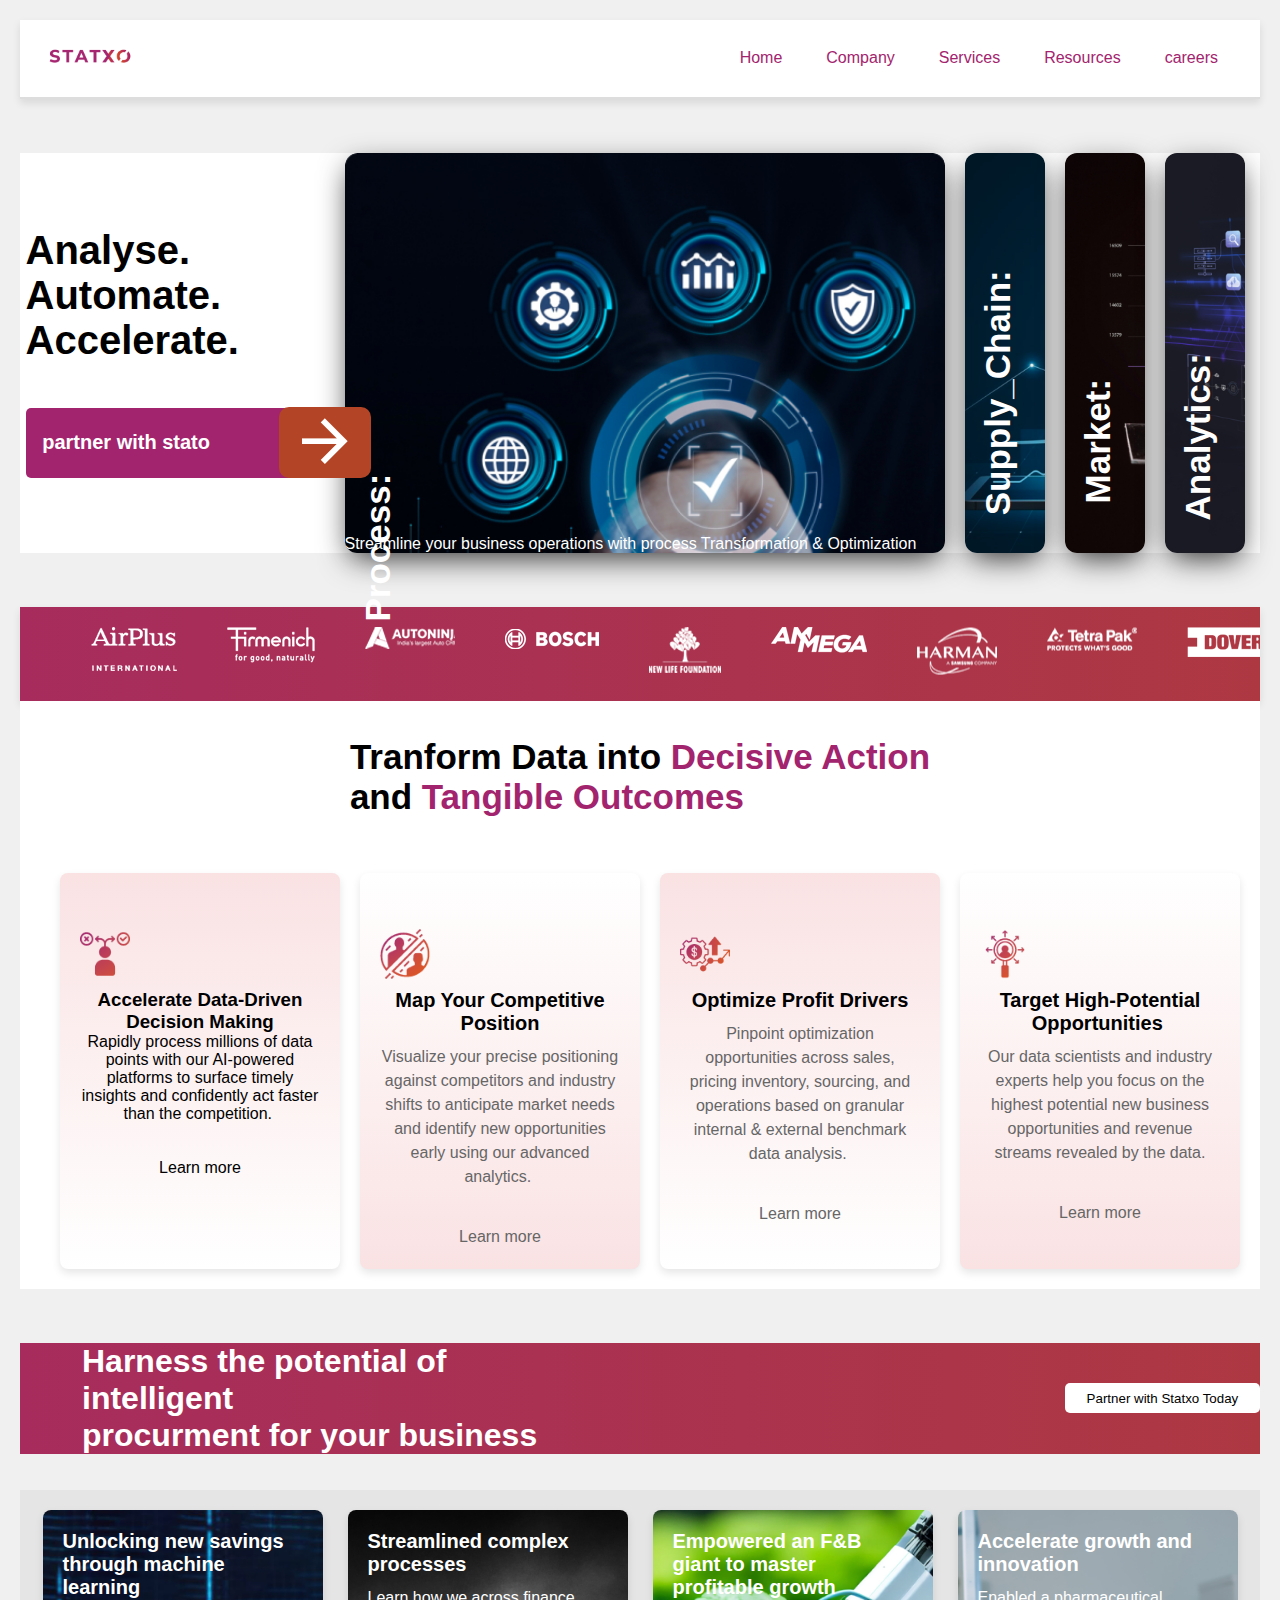
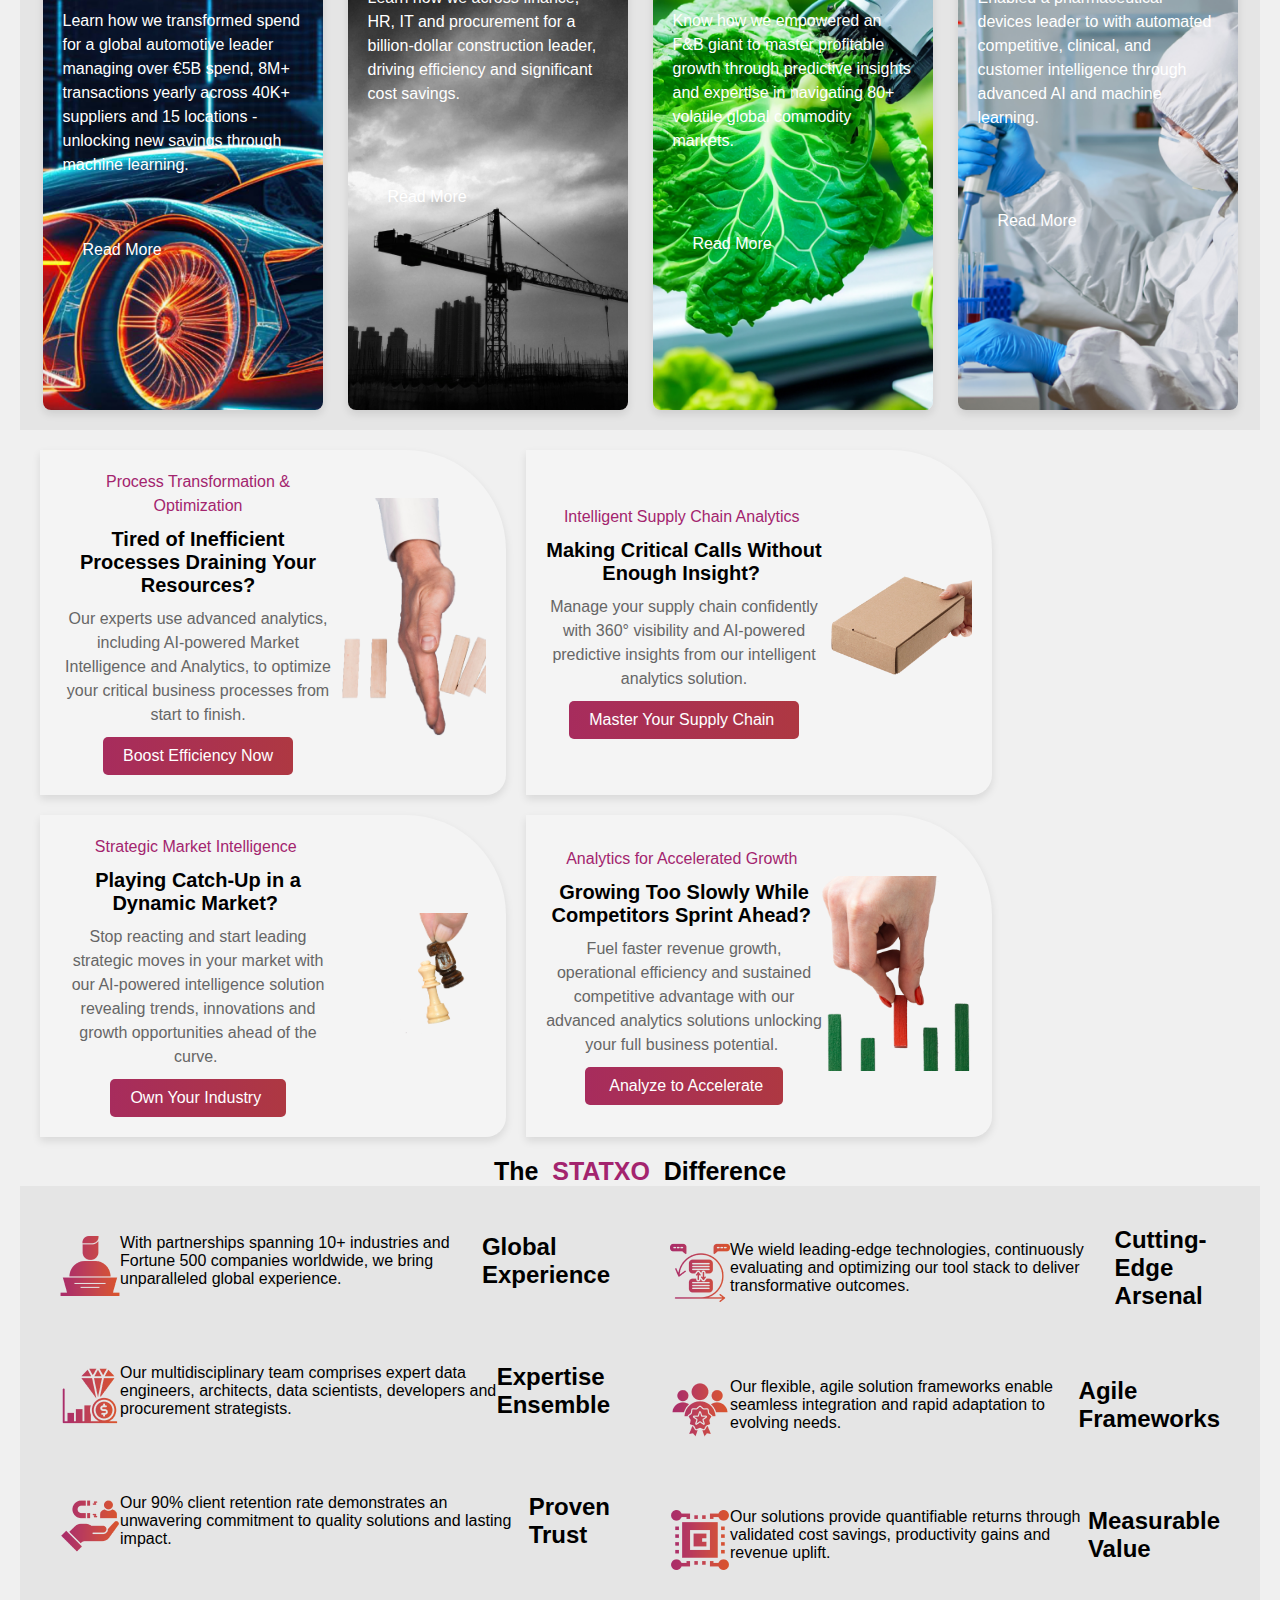
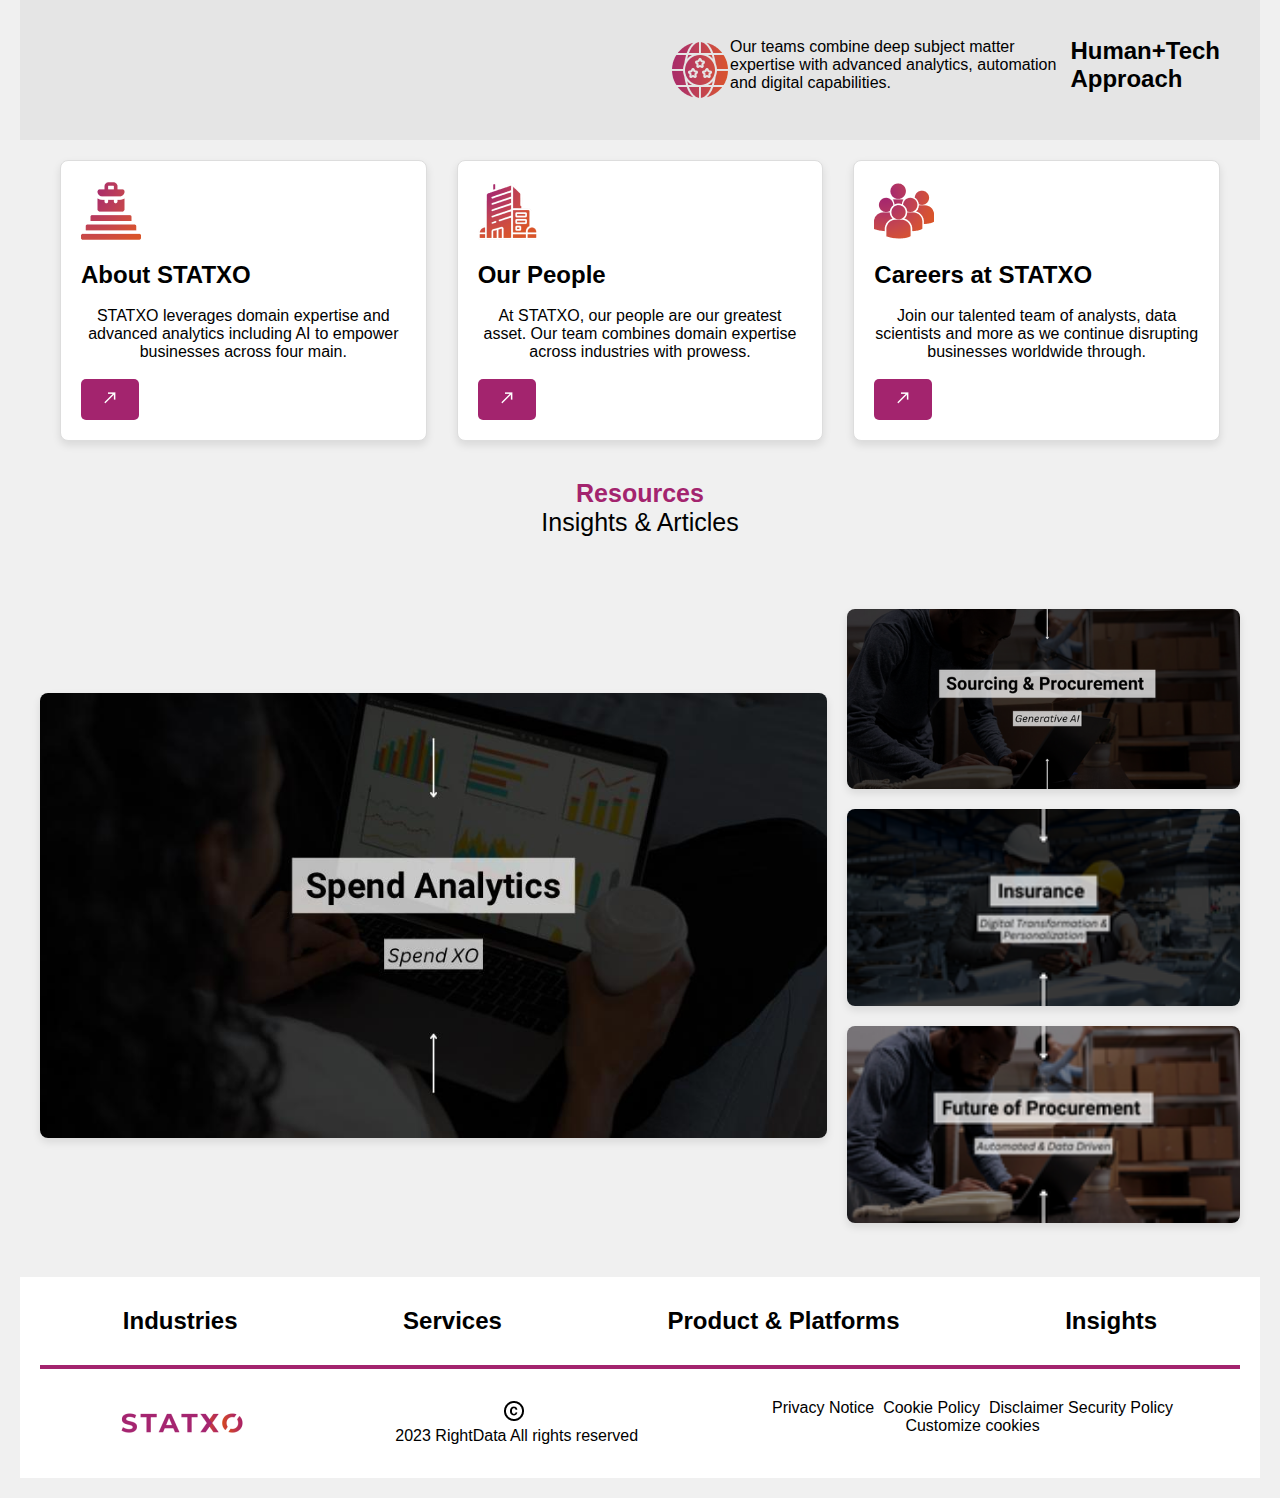
==== index.html @ 5c9d4c52 "Update index.html" ====
<!DOCTYPE html>
<html lang="en">
  <head>
    <meta charset="UTF-8" />
    <meta name="viewport" content="width=device-width, initial-scale=1.0" />
    <title>Responsive Header</title>
    <link rel="stylesheet" href="styles.css" />
  </head>
  <body>
    <!-- header section -->
    <header>    
      <div class="logo">
        <img src="./assets/logo.png" alt="STATX" />
      </div>
      <nav>
        <ul>
          <li><a href="#home">Home</a></li>
          <li><a href="#company">Company</a></li>
          <li><a href="./service.html">Services</a></li>
          <li><a href="#resources">Resources</a></li>
          <li><a href="#resources">careers</a></li>
        </ul>
      </nav>
    </header>
  <br>
  <br>
  <br>


    <!-- animation cards in second container -->
    <div>
      <div class="container">
        <br />
        <br />
        <br />
        <h1 style="font-size: 40px">
          Analyse.
          <br />
          Automate.
          <br />
          Accelerate.

          <br />
          <br />
          <button class="part_button">&nbsp;&nbsp;&nbsp;partner with stato <button class="part_button1"><img src="./assets/arrow_upward.png" alt="STATX" /></button></button>
        </h1>

      
        <label style="width: 600px;" for="c1" class="card">
          <div class="row">
            <div class="icon" id="icon1">Process:</div>
        <p>Streamline your business operations with process Transformation & Optimization</p>
            
          
          </div>
        </label>
        <input type="radio" name="slide" id="c2" />
        <label for="c2" class="card">
          <div class="row">
            <div class="icon" id="icon2">Supply_Chain:</div>
          
                <p class="more-text">Take control of procurement and supply chain tasks with AI-powered intelligence and analytics.</p>
         

         
          </div>
        </label>
        <input type="radio" name="slide" id="c3" />
        <label for="c3" class="card">
          <div class="row">
            <div class="icon" id="icon3">Market:</div>
          
                <p style="display: none;">Gain a competitive edge with AI-Powered Market Intelligence.</p>
        
 
           
          </div>
        </label>
        <input type="radio" name="slide" id="c4" />
        <label for="c4" class="card">
          <div class="row">
            <div class="icon" id="icon4">Analytics:</div>
       
                <p style="display: none;">Uncover hidden insights and boost revenue, efficiency, and innovation with Advanced Analytics & Automation</p>
           
          

          </div>
        </label>
      </div>
    </div>
    <br />
    <br />
    <br />

    <!-- scrolling container -->
    <div class="scrolling-container">
      <div class="scrolling-text">
        <span> <img src="./com-logo/GRADIENT LOGOS.png"  /></span>
        <span> <img src="./com-logo/Layer 1.png"  /></span>
        
        <span> <img src="./com-logo/Layer 11.png"  /></span>
        <span> <img src="./com-logo/Layer 13.png"  /></span>
       
        <span> <img src="./com-logo/Layer 2.png"  /></span>
        <span> <img src="./com-logo/Layer 3.png"  /></span>
        <span> <img src="./com-logo/Layer 4.png"  /></span>
        <span> <img src="./com-logo/Layer 6.png"  /></span>
        <span> <img src="./com-logo/Layer 7.png"  /></span>
        <span> <img src="./com-logo/Layer 8.png"  /></span>
       
        <span> <img src="./com-logo/Layer 9.png"  /></span>


      </div>
    </div>
  


    <!-- heading tag after scrolling -->
    <div class="data_heading">
        <br />
        <br />
      
      <p style="font-size: 35px; font-weight: bold;">
        Tranform Data into <span style="color: #a3246e;">Decisive Action</span> <br />
        and <span style="color: #a3246e;">Tangible Outcomes</span>
      </p>
      <br>
<br>
    </div>

    <!-- static cards container without animation -->
    <div class="cards-containers">
        <br>
        <br>
      <div class="cards">
        <br>
        <br>

        <div class="cards-logo">
          <img src="./assets/decision-making_11253598 1.png" alt="Logo 1" />
        </div>
        <div class="card-content">
          <h3>Accelerate Data-Driven Decision Making</h3>
          <p>Rapidly process millions of data points with our AI-powered platforms to surface timely insights and confidently act faster than the competition. </p>
      <br>
      <br>
     
      
          <p>Learn more</p>
        </div>
      </div>
      <div class="cards1">
        <br>
        <br>
        <div class="cards-logo">
          <img src="./assets/competitor_1642042 1.png" alt="Logo 2" />
        </div>
        <div class="cards-content">
          <h3>Map Your Competitive Position</h3>
          <p>Visualize your precise positioning against competitors and industry shifts to anticipate market needs and identify new opportunities early using our advanced analytics.   </p>
          <br>
          <br>
        
          <p>Learn more</p>
        
        </div>
      </div>
      <div class="cards">
        <br>
        <br>
        <div class="cards-logo">
          <img src="./assets/management_10842609 1.png" alt="Logo 3" />
        </div>
        <div class="cards-content">
          <h3>Optimize Profit Drivers</h3>
          <p>Pinpoint optimization opportunities across sales, pricing inventory, sourcing, and operations based on granular internal & external benchmark data analysis. </p>
          <br>
          <br>
     
          <p>Learn more</p>
       
        </div>
      </div>
      <div class="cards1">
        <br>
        <br>
        <div class="cards-logo">
          <img src="./assets/expansion_12366949 1.png" alt="Logo 4" />
        </div>
        <div class="cards-content">
          <h3>Target High-Potential Opportunities </h3>
          <p>Our data scientists and industry experts help you focus on the highest potential new business opportunities and revenue streams revealed by the data.</p>
          <br>
          <br>
         
          <p>Learn more</p>
       
        </div>
      </div>
    </div>
<br>
<br>
<br>

    <div class="harness">
      <br />
      <br />
      <h1 style="margin-left: 5%">Harness the potential of intelligent <br />procurment for your business</h1>
      <button style="margin-left: 38%; background-color: white; border: none; border-radius: 5px; width: 200px;
      height: 30px;">Partner with Statxo Today</button>
    </div>
    <br />
    <br />
    <!-- container animation -->
    <div class="container_anim">
      <div class="card_anim">
        <div class="card-image_anim" style="background-image: url('./assets/Rectangle\ 185.png')">
          <div class="card-content_anim">
            <h3>Unlocking new savings through machine learning </h3>
            <p>Learn how we transformed spend for a global automotive leader managing over €5B spend, 8M+ transactions yearly across 40K+ suppliers and 15 locations - unlocking new savings through machine learning. </p>
            <br>
            <br>
            <br>
            <a href="#link4" class="read-more-btn">Read More</a>
            <br>
            <br>
            <br>
            <br>
          </div>
        </div>
      </div>
      <div class="card_anim">
        <div class="card-image_anim" style="background-image: url('./assets/Rectangle\ 190.png')">
          <div class="card-content_anim">
            <h3>Streamlined complex processes</h3>
            <p>Learn how we across finance, HR, IT and procurement for a billion-dollar construction leader, driving efficiency and significant cost savings. </p>
            <br>
            <br>
            <br>
            <br>
            <a href="#link4" class="read-more-btn">Read More</a>
            <br>
            <br>
            <br>
            <br>
          </div>
        </div>
      </div>
      <div class="card_anim">
        <div class="card-image_anim" style="background-image: url('./assets/Rectangle\ 191.png')">
          <div class="card-content_anim">
          
            <h3>Empowered an F&B giant to master profitable growth  </h3>
            <p>Know how we empowered an F&B giant to master profitable growth through predictive insights and expertise in navigating 80+ volatile global commodity markets.</p>
            <br>
            <br>
            <br>
            <br>
            <a href="#link4" class="read-more-btn">Read More</a>
            <br>
            <br>
            <br>
            <br>
          </div>
        </div>
      </div>
      <div class="card_anim">
        <div class="card-image_anim" style="background-image: url('./assets/Rectangle\ 192.png')">
          <div class="card-content_anim">
            <h3>Accelerate growth and innovation</h3>
            <p>Enabled a pharmaceutical devices leader to with automated competitive, clinical, and customer intelligence through advanced AI and machine learning.</p>
            <br>
            <br>
            <br>
            <br>
            <a href="#link4"  class="read-more-btn">Read More</a>
            <br>
            <br>
            <br>
            <br>
          </div>
        </div>
      </div>
    </div>
    <!-- container border -->
    <div class="card-container_border">
      <div class="card_border">
        <div class="card-logo_border">
          <img src="./assets/chess1.png" alt="Logo 1" />
        </div>
        <div class="card-content_border">
            <p style="color: #a3246e;">Process Transformation & Optimization</p>
          <h3>Tired of Inefficient Processes Draining Your Resources?</h3>
          <p>Our experts use advanced analytics, including AI-powered Market Intelligence and Analytics, to optimize your critical business processes from start to finish.</p>
          <a href="#link1" class="read-more-btn_border">Boost Efficiency Now</a>
        </div>
      </div>
      <div class="card_border">
        <div class="card-logo_border">
          <img src="./assets/hand1.png" alt="Logo 2" />
        </div>
        <div class="card-content_border">
            <p style="color: #a3246e;">Intelligent Supply Chain Analytics </p>

          <h3>Making Critical Calls Without Enough Insight? </h3>
          <p>Manage your supply chain confidently with 360° visibility and AI-powered predictive insights from our intelligent analytics solution.</p>
          <a href="#link2" class="read-more-btn_border">Master Your Supply Chain </a>
        </div>
      </div>
      <div class="card_border">
        <div class="card-logo_border">
          <img src="./assets/chess.png" alt="Logo 3" />
        </div>
        <div class="card-content_border">
            <p style="color: #a3246e;">Strategic Market Intelligence </p>

          <h3>Playing Catch-Up in a Dynamic Market? </h3>
          <p>Stop reacting and start leading strategic moves in your market with our AI-powered intelligence solution revealing trends, innovations and growth opportunities ahead of the curve. </p>
          <a href="#link3" class="read-more-btn_border">Own Your Industry </a>
        </div>
      </div>
      <div class="card_border">
        <div class="card-logo_border">
          <img src="./assets/chess2.png" alt="Logo 4" />
        </div>
        <div class="card-content_border">
            <p style="color: #a3246e;">Analytics for Accelerated Growth </p>

          <h3>Growing Too Slowly While Competitors Sprint Ahead? </h3>
          <p>Fuel faster revenue growth, operational efficiency and sustained competitive advantage with our advanced analytics solutions unlocking your full business potential. </p>
          <a href="#link4" class="read-more-btn_border"> Analyze to Accelerate</a>
        </div>
      </div>
    </div>


<!-- single container with 4 titles -->
<p class="stat-head">The  &nbsp; <span style="color: #a3246e;">STATXO</span> &nbsp;  Difference</p>
    <div class="single-container">
      
        <div class="left-side">
            <div class="item">
                <h2>Global Experience</h2>
                <p>With partnerships spanning 10+ industries and Fortune 500 companies worldwide, we bring unparalleled global experience.</p>
                <img src="./single-container-asset/icon1.png" >
            </div>
            <div class="item">
                <h2>Expertise Ensemble</h2>
                <p>Our multidisciplinary team comprises expert data engineers, architects, data scientists, developers and procurement strategists.</p>
                <img src="./single-container-asset/icon2.png" >
            </div>
            <div class="item">
                <h2>Proven Trust</h2>
                <p>Our 90% client retention rate demonstrates an unwavering commitment to quality solutions and lasting impact.</p>
                <img src="./single-container-asset/icon3.png" >
            </div>
        </div>
        <div class="right-side">
            <div class="item">
                <h2>Cutting-Edge Arsenal</h2>
                <p>We wield leading-edge technologies, continuously evaluating and optimizing our tool stack to deliver transformative outcomes.</p>
                <img src="./single-container-asset/icon4.png" >
            </div>
            <div class="item">
                <h2>Agile Frameworks</h2>
                <p>Our flexible, agile solution frameworks enable seamless integration and rapid adaptation to evolving needs.</p>
                <img src="./single-container-asset/icon5.png" >
            </div>
            <div class="item">
                <h2>Measurable Value</h2>
                <p>Our solutions provide quantifiable returns through validated cost savings, productivity gains and revenue uplift.</p>
                <img src="./single-container-asset/icon6.png" >
            </div>
            <div class="item">
                <h2>Human+Tech Approach</h2>
                <p>Our teams combine deep subject matter expertise with advanced analytics, automation and digital capabilities.</p>
                <img src="./single-container-asset/icon7.png" >
            </div>
        </div>
    </div>

    <!-- threee footer container -->
    <div class="three-container">
        <div class="three-card">
            <img src="./assets/career-promotion_4033745 1.png" alt="Logo 1" class="three-logo">
            <h2>About STATXO </h2>
            <br>

            <p>STATXO leverages domain expertise and advanced analytics including AI to empower businesses across four main.</p>
            <br>

            <button class="three-button"><img src="./assets/call_made.png" /></button>
        </div>
        <div class="three-card">
            <img src="./assets/office-building_4300059 1.png" alt="Logo 2" class="three-logo">
            <h2>Our People</h2>
            <br>

            <p>At STATXO, our people are our greatest asset. Our team combines domain expertise across industries with prowess.</p>
            <br>

            <button class="three-button"><img src="./assets/call_made.png" /></button>
        </div>
        <div class="three-card">
            <img src="./assets/users-group_32441 1.png" alt="Logo 3" class="three-logo">
            <h2>Careers at STATXO </h2>
            <br>
            <p>Join our talented team of analysts, data scientists and more as we continue disrupting businesses worldwide through.</p>
            <br>
            <button class="three-button"><img src="./assets/call_made.png" /></button>
        </div>
    </div>
    <!-- image footer container -->
    <div>
        <br>
        <p class="stats-head">  <span style="color: #a3246e;">Resources</span> </p>
        <p class="stats-heads">Insights & Articles</p>
        <br>
        <br>
        <br>
        <br>

        <div class="image-footer-container">

            <div class="image-footer-left-side">
                <img src="./assets/Rectangle 22.png" alt="Big Image" class="big-image">
                
                 
               
            </div>
          
            <div class="image-footer-right-side">
                <img src="./assets/Rectangle 23.png" alt="Small Image 1" class="small-image">
                <img src="./assets/Rectangle 24.png" alt="Small Image 2" class="small-image">
                <img src="./assets/Rectangle 43.png" alt="Small Image 3" class="small-image">
            </div>
    </div>
   <br>
   <br>
   <br>
</div>
    <!-- Main content of the page -->
    <footer class="footer">
        <div class="footer-top">
            <h2> Industries</h2>
            <h2>Services</h2>
            <h2> Product & Platforms</h2>
            <h2> Insights</h2>
        </div>
        <div class="footer-line"></div>
        <div class="footer-bottom">
           <img src="./assets/logo.png"/>
           <div class="copyright">
            <img src="./assets/copyright.png" />  <p> 2023 RightData All rights reserved</p>
           </div>
            
         
            <p> Privacy Notice &nbsp;Cookie Policy &nbsp;Disclaimer&nbsp;Security Policy<br>Customize cookies</p>
         
        </div>
    </footer>
  </body>
</html>
---- styles.css ----
/* styles.css */
* {
    box-sizing: border-box;
    margin: 0;
    padding: 0;
  }
  body,
  html {
    margin: 0;
    padding: 0;
    font-family: Arial, sans-serif,;
    background-color: #fff;
  }
  .wrapper {
    display: flex;
    justify-content: center;
    align-items: center;
    height: 100vh;
  }
  
  header {
    display: flex;
    justify-content: space-between;
    align-items: center;
    background-color: #fff;
    padding: 20px 20px;
    color: #a3246e;
    /* Border around the header */
    border-bottom: 2px solid #ddd;
    box-shadow: 0 4px 8px rgba(0, 0, 0, 0.1);
  }
  h1 {
    display: flex;
    flex-direction: column;
    justify-content: center;
  }
  .part_button {
    display: flex;
    width: 309px;
    height: 70px;
    justify-content: flex-start;
    align-items: center;
    color: white;
    font-size: 20px;
    font-weight: bold;
    background-color: #a3246e;
    border-radius: 5px;
    border: none;
  }
  .part_button1 {
    margin-left: 82%;
    margin-left: 82%;
    margin-top: -23%;
    width: 92px;
    height: 71px;
    z-index: 1;
    border-radius: 10px;
    color: white;
    font-size: 20px;
    border: none;
    background-color: #b34526;
  }
  .wrapper {
    width: 100%;
    height: 100vh;
    display: flex;
    align-items: center;
    justify-content: center;
  }
  
  .container {
    height: 400px;
    display: flex;
    flex-wrap: nowrap;
    justify-content: center;
    background-color: white;
  }
  
  .card {
    width: 80px;
    border-radius: 0.75rem;
    background-size: cover;
    cursor: pointer;
    overflow: hidden;
    /* border-radius: 2rem; */
    margin: 0 10px;
    display: flex;
    align-items: flex-end;
    transition: 0.6s cubic-bezier(0.28, -0.03, 0, 0.99);
    box-shadow: 0px 10px 30px -5px rgba(0, 0, 0, 0.8);
  }
  
  .card > .row {
    color: white;
    display: flex;
    flex-wrap: nowrap;
  }
  
  .card > .row > .icon {
    background: transparent;
    color: white;
    /* border-radius: 50%; */
    width: 50px;
    font-size: 35px;
    font-weight: bold;
    display: flex;
    justify-content: center;
    align-items: center;
    margin: 15px;
  }

  input {
    display: none;
  }
  
  input:hover + label {
    width: 600px;
    transition-delay: 0.25s;
    
  }
.more-text {
    display: none;
    color: #fff;
 
}
  .card:hover + .more-text  {
   display: block;
    
  }

  #icon1 {
    position: absolute;
  
    transform: translate(-15%, -56%) rotate(-90deg);
    transform-origin: center;
    transition: transform 0.5s ease; /* Adding transition for smooth effect */
  }
  
  .card:hover #icon1 {
    transform: translate(125%, -400%) rotate(0deg);
    transition-delay: 0.25s;
  }
  #icon2 {
    position: absolute;
  
    transform: translate(-15%, -488%) rotate(-90deg);
    transform-origin: center;
    transition: transform 0.5s ease; /* Adding transition for smooth effect */
  }
  
  .card:hover #icon2 {
    transform: translate(190%, -400%) rotate(0deg);
    transition-delay: 0.25s;
  }
  #icon3 {
    position: absolute;
  
    transform: translate(-15%, -367%) rotate(-90deg);
    transform-origin: center;
    transition: transform 0.5s ease; /* Adding transition for smooth effect */
  }
  
  .card:hover #icon3 {
    transform: translate(125%, -400%) rotate(0deg);
    transition-delay: 0.25s;
  }
  #icon4 {
    position: absolute;
  
    transform: translate(-15%, -378%) rotate(-90deg);
    transform-origin: center;
    transition: transform 0.5s ease; /* Adding transition for smooth effect */
  }
  
  .card:hover #icon4 {
    transform: translate(125%, -400%) rotate(0deg);
    transition-delay: 0.25s;
  }
  
  input:checked + label .description {
    opacity: 1 !important;
    transform: translateY(0) !important;
  }
  .card[for="c1"] {
    background-image: url(./assets/process.png);
  }
  
  .card[for="c2"] {
    background-image: url(./assets/supplychain.png);
  }
  
  .card[for="c3"] {
    background-image: url(./assets/market.png);
  }
  
  .card[for="c4"] {
    background-image: url(./assets/analytics.png);
  }
  
  /* header section */
  
  .logo img {
    max-width: 100px;
    height: auto;
  }
  
  nav ul {
    list-style: none;
    margin: 0;
    padding: 0;
    display: flex;
  }
  
  nav ul li {
    margin: 0 10px;
  }
  
  nav ul li a {
    color: #a3246e;
    text-decoration: none;
    padding: 8px 12px;
    transition: background-color 0.3s ease;
  }
  
  nav ul li a:hover {
    background-color: #555;
    border-radius: 4px;
  }
  
  /* scrolling container */
  .scrolling-container {
    width: 100%;
    overflow: hidden;
background-color: #fff;
         /*  border: 1px solid #ccc; */
    box-shadow: 0 4px 8px rgba(0, 0, 0, 0.1);
    padding: 20px;
    box-sizing: border-box;
    background-color: #a72c5d; /* For browsers that do not support gradients */
    background-image: linear-gradient(to right, #a72c5d, #ae3842);
  }
  
  .scrolling-text {
    display: flex;
    animation: scroll 20s linear infinite;
  }
  
  .scrolling-text span {
    margin-right: 50px;
    white-space: nowrap;
    font-size: 1.5em;
  }
  
  @keyframes scroll {
    0% {
      transform: translateX(100%);
    }
    100% {
      transform: translateX(-100%);
    }
  }
  
  /* heading tag data after scrolling content */
  .data_heading {
    background-color: white;
    display: flex;
    flex-direction: column;
    align-items: center;
  }
  
  /* staic card container*/
  .cards-containers {
    display: flex;
    flex-wrap: wrap;
    justify-content: center;
    gap: 20px;
    background-color: #fff;
    padding: 20px;
  }
  
  .cards {
    background-color: #fff; /* For browsers that do not support gradients */
    background-image: linear-gradient(to bottom, #fae2e3, #fff);
  
    border-radius: 8px;
    box-shadow: 0 4px 8px rgba(0, 0, 0, 0.1);
    width: calc(25% - 20px);
    padding: 20px;
    box-sizing: border-box;
    text-align: center;
  }
  
  .cards1 {
    background-color: #fff; /* For browsers that do not support gradients */
    background-image: linear-gradient(to top, #fae2e3, #fff);
  
    border-radius: 8px;
    box-shadow: 0 4px 8px rgba(0, 0, 0, 0.1);
    width: calc(25% - 20px);
    padding: 20px;
    box-sizing: border-box;
    text-align: center;
  }

  .cards-logo img {
    max-width: 50px;
    margin-bottom: 10px;
    display: flex;
  }
  
  .cards-content h3 {
    margin-bottom: 10px;
    font-size: 1.25em;
  }
  
  .cards-content p {
    color: #666;
    line-height: 1.5;
  }
  
  /* harness */
  .harness {
    background-color: #a72c5d; /* For browsers that do not support gradients */
    background-image: linear-gradient(to right, #a72c5d, #ae3842);
    display: flex;
    color: white;
    height: auto;
    align-items: center;
  }
  
  /* card_anim */
  .container_anim {
    display: flex;
    flex-wrap: wrap;
    justify-content: space-around;
    gap: 20px;
    padding: 20px;
    background-color: #e5e5e5;
  }
  
  .card_anim {
    background-color: #f3efef;
    border-radius: 8px;
    box-shadow: 0 4px 8px rgba(0, 0, 0, 0.1);
    overflow: hidden;
    /* height: 400px; */
    width: calc(25% - 20px);
    transition: transform 0.3s ease;
  }
  
  .card_anim:hover {
    transform: translateY(-10px);
    transition-delay: 0.25s;
    transform: scale(1.1); /* Zoom in */
  }
  
  .card-image_anim {
    height: 100%;
    background-size: cover;
    background-position: center;
  }
  
  .card-content_anim {
    padding: 20px;
    color: white;
    height: 500px;
  }
  
  .card_anim h3 {
    margin-bottom: 10px;
    font-size: 1.25em;
    color: white;
  }
  
  .card_anim p {
    color: #fff;
    line-height: 1.5;
  }
  /* Read more button */
  .read-more-btn {
    display: inline-block;
    padding: 10px 20px;
    background-color: transparent;
    color: white;
    text-decoration: none;
    border: white;
    border-radius: 5px;
    transition: background-color 0.3s ease;
  }
  
  /* card boder 2x2 */
  
  .card-container_border {
    display: grid;
    grid-template-columns: repeat(2, 1fr);
    gap: 20px;
    padding: 20px;
    width: 80%;
    max-width: 1200px;
    
  }
  
  .card_border {
    display: flex;
    align-items: center;
    flex-direction: row-reverse;
    background-color: #f4f4f4;
    border-radius: 0 100px 20px 0;
    box-shadow: 0 4px 8px rgba(0, 0, 0, 0.1);
    padding: 20px;
    box-sizing: border-box;
    text-align: center;
    transition: transform 0.3s ease;
  }
  
  /* .card_border:hover {
      transform: translateY(-10px);
  } */
  
  .card-logo_border img {
    max-width: 150px;
  
  }
  
  .card-content_border h3 {
    margin-bottom: 10px;
    font-size: 1.25em;
  }
  
  .card-content_border p {
    color: #666;
    line-height: 1.5;
    margin-bottom: 10px;
  }
  
  .read-more-btn_border {
    display: inline-block;
    padding: 10px 20px;
    background-color: #a72c5d; /* For browsers that do not support gradients */
    background-image: linear-gradient(to right, #a72c5d, #ae3842);
    color: white;
    text-decoration: none;
    border-radius: 5px;
    transition: background-color 0.3s ease;
  }
  
  .read-more-btn_border:hover {
    background-color: #a72c5d; /* For browsers that do not support gradients */
    background-image: linear-gradient(to right, #a72c5d, #ae3842);
  }
  
  /* mobile view */
  @media (max-width: 768px) {
    header {
      flex-direction: column;
    }
    nav ul {
      flex-direction: column;
      align-items: center;
    }
    nav ul li {
      margin: 5px 0;
    }
    .cards {
      width: calc(50% - 20px);
    }
    .cards1 {
        width: calc(50% - 20px);
      }
    .card_anim {
      width: calc(50% - 20px);
    }
    .card-container_border {
      grid-template-columns: 1fr;
    }
  }
  
  /* ipad view */
  @media (max-width: 480px) {
    .card {
      width: 100%;
    }
    .card_anim {
      width: 100%;
    }
  }

  /* single container */

  /* styles.css */
.stat-head{
    display: flex;
    font-size: 25px;
    font-weight: bold;
    justify-content: center;
}
.single-container {
    display: grid;
    grid-template-columns: 1fr 1fr; /* Two equal columns */
    gap: 20px; /* Space between columns */
    padding: 20px;
    justify-items: center;
    background-color: #e5e5e5;
}

.left-side,
.right-side {
    display: flex;
    flex-direction: column;
    gap: 20px; /* Space between items */
}

.item {
    background-color: #e5e5e5;
    padding: 20px;
    display: flex;
    flex-direction: row-reverse;
    align-items: center;
  
}
.item > h2{
    display: flex;
}
.item img {
    max-width: 100%;
    height: auto;
    display: block;
    margin-top: 10px;
}

/* three footer container ---- flex end */
.three-container {
    display: flex;
    justify-content: space-between; /* Space between cards */
    gap: 20px; /* Space between cards */
    padding: 20px;
    max-width: 1200px;
    margin: 0 auto; /* Center container horizontally */
}

.three-card {
    display: grid;
    justify-items: start;
    background-color: #fff;
    padding: 20px;
    border: 1px solid #ddd;
    border-radius: 8px;
    box-shadow: 0 4px 8px rgba(0, 0, 0, 0.1);
    width: calc(33.333% - 20px); /* Adjust width to fit 3 cards in one row with space between */
    box-sizing: border-box; /* Ensure padding and border are included in the width */
    text-align: center;
    transition: transform 0.3s ease;
}
.three-card:hover{
    transform: translateY(-10px);
    transition-delay: 0.25s;
    transform: scale(1.1); /* Zoom in */
}
.three-logo {
    max-width: 100px;
    height: auto;
    margin-bottom: 20px;
}

.three-button {
    background-color:#a3246e;
    color: white;
    border: none;
    padding: 10px 20px;
    border-radius: 5px;
    cursor: pointer;
    transition: background-color 0.3s ease;
}
/* image footer conatainer */

/* styles.css */

body {
    font-family: Arial, sans-serif;
    margin: 0;
    padding: 20px;
    background-color: #f0f0f0;
}

.image-footer-container {
    display: grid;
    grid-template-columns: 2fr 1fr; /* Two columns: left side 2/3, right side 1/3 */
    gap: 20px; /* Space between columns */
    max-width: 1200px;
    margin: 0 auto; /* Center the container horizontally */
    align-items: center; /* Vertically align items */
}

.image-footer-left-side {
    display: flex;
    align-items: center;
    justify-content: center;
}

.big-image {
    max-width: 100%;
    height: auto;
    border-radius: 8px;
    box-shadow: 0 4px 8px rgba(0, 0, 0, 0.1);
}

.image-footer-right-side {
    display: flex;
    flex-direction: column;
    gap: 20px; /* Space between small images */
}

.small-image {
    width: 100%;
    height: auto;
    border-radius: 8px;
    box-shadow: 0 4px 8px rgba(0, 0, 0, 0.1);
}
.stats-head{
    display: flex;
    font-size: 25px;
    font-weight: bold;
    justify-content: center;
}
.stats-heads{
    display: flex;
    font-size: 25px;
    /* font-weight: bold; */
    justify-content: center;
}
/* footer bar main contetn */
.footer {
    background-color: #fff;
    color: black;
    padding: 20px;
    text-align: center;
}

.footer-top, .footer-bottom {
    display: flex;
    justify-content: space-around;
    padding: 10px 0;
}

.footer-line {
    border-top: 4px solid #a3246e;
    margin: 20px 0;
}
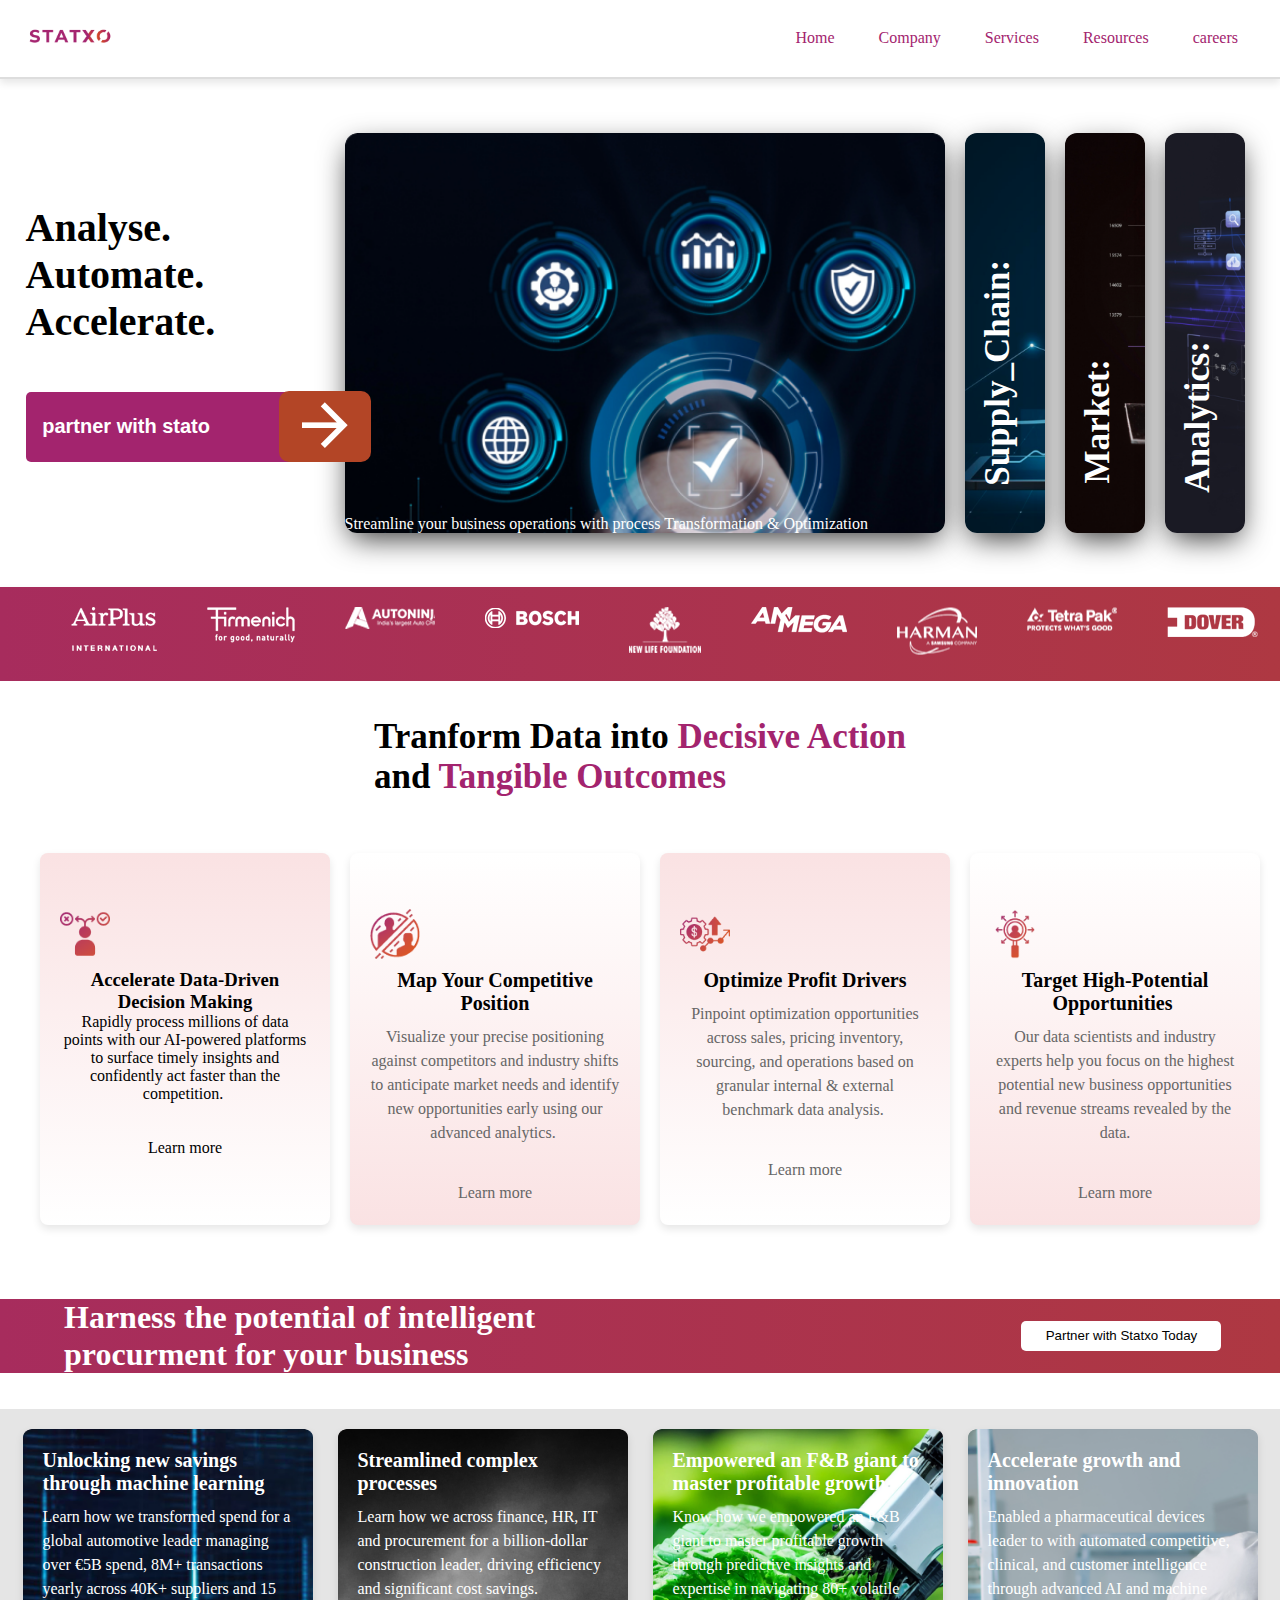
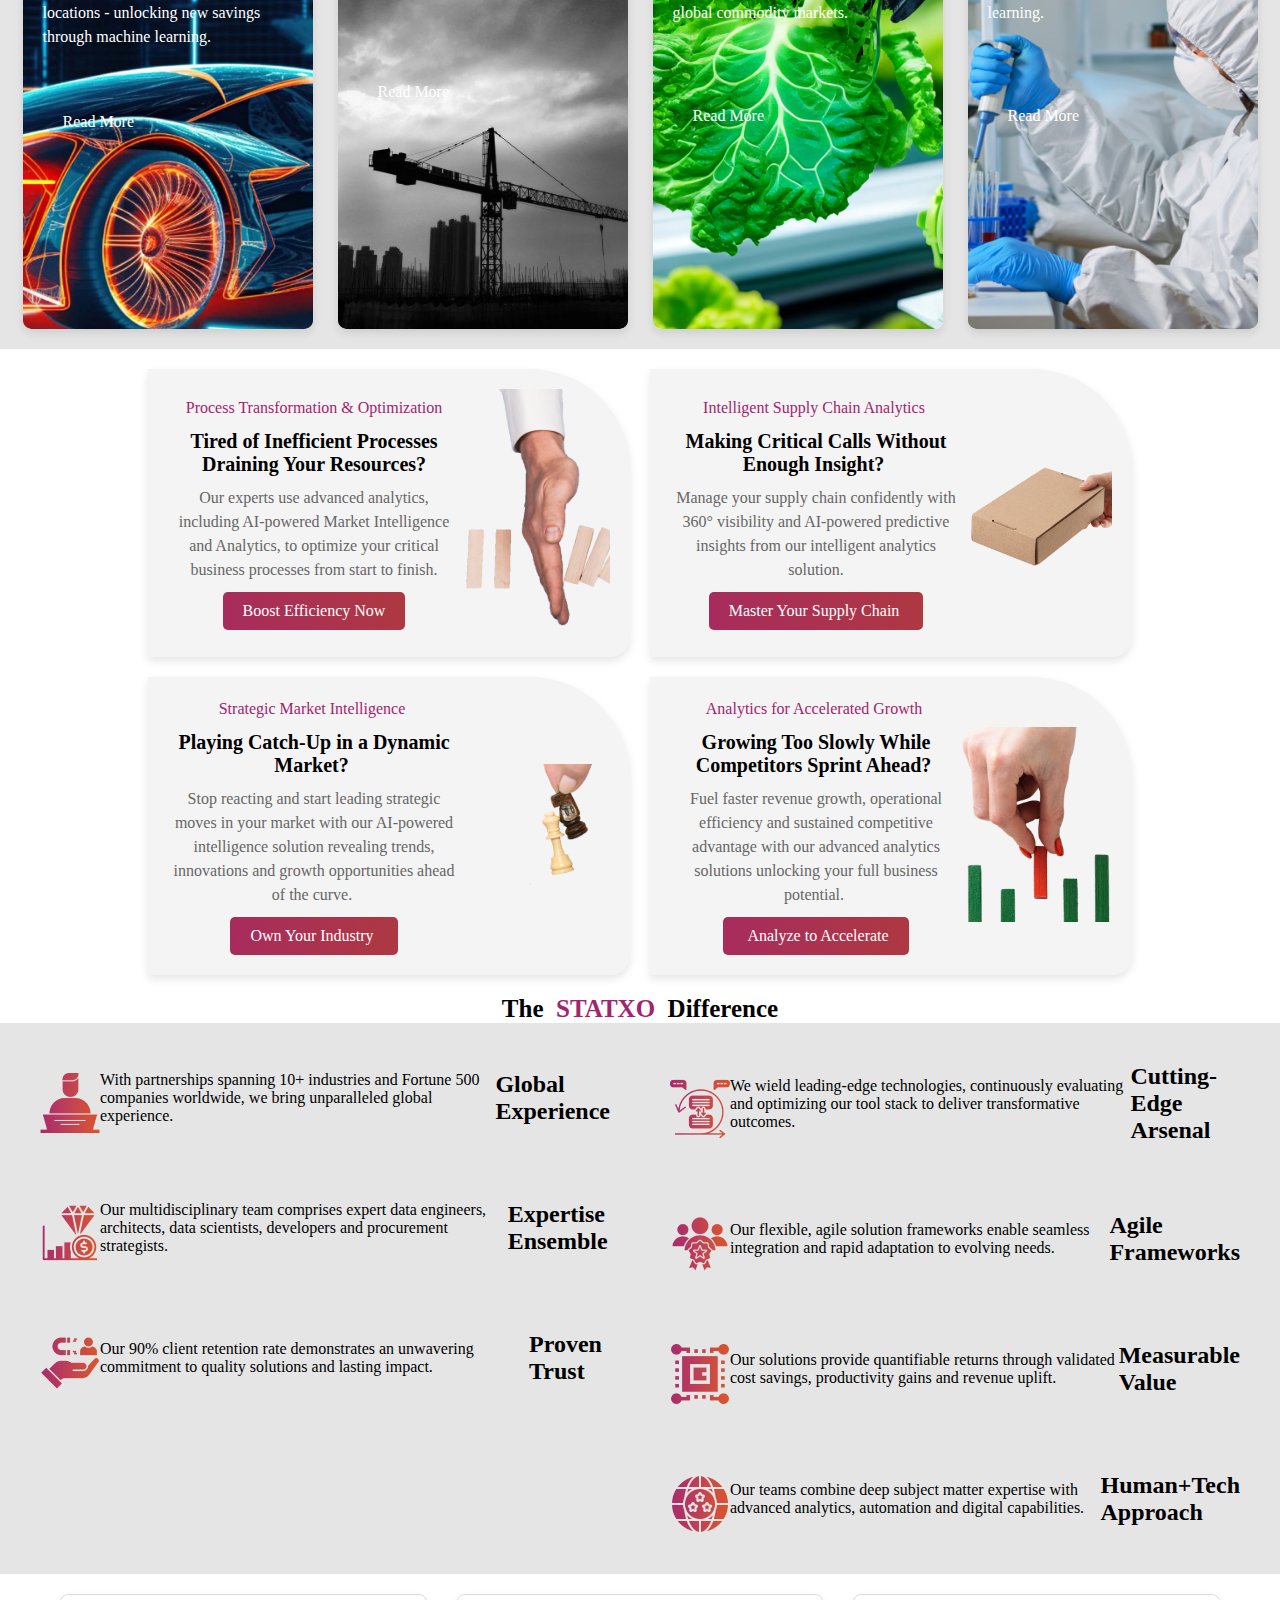
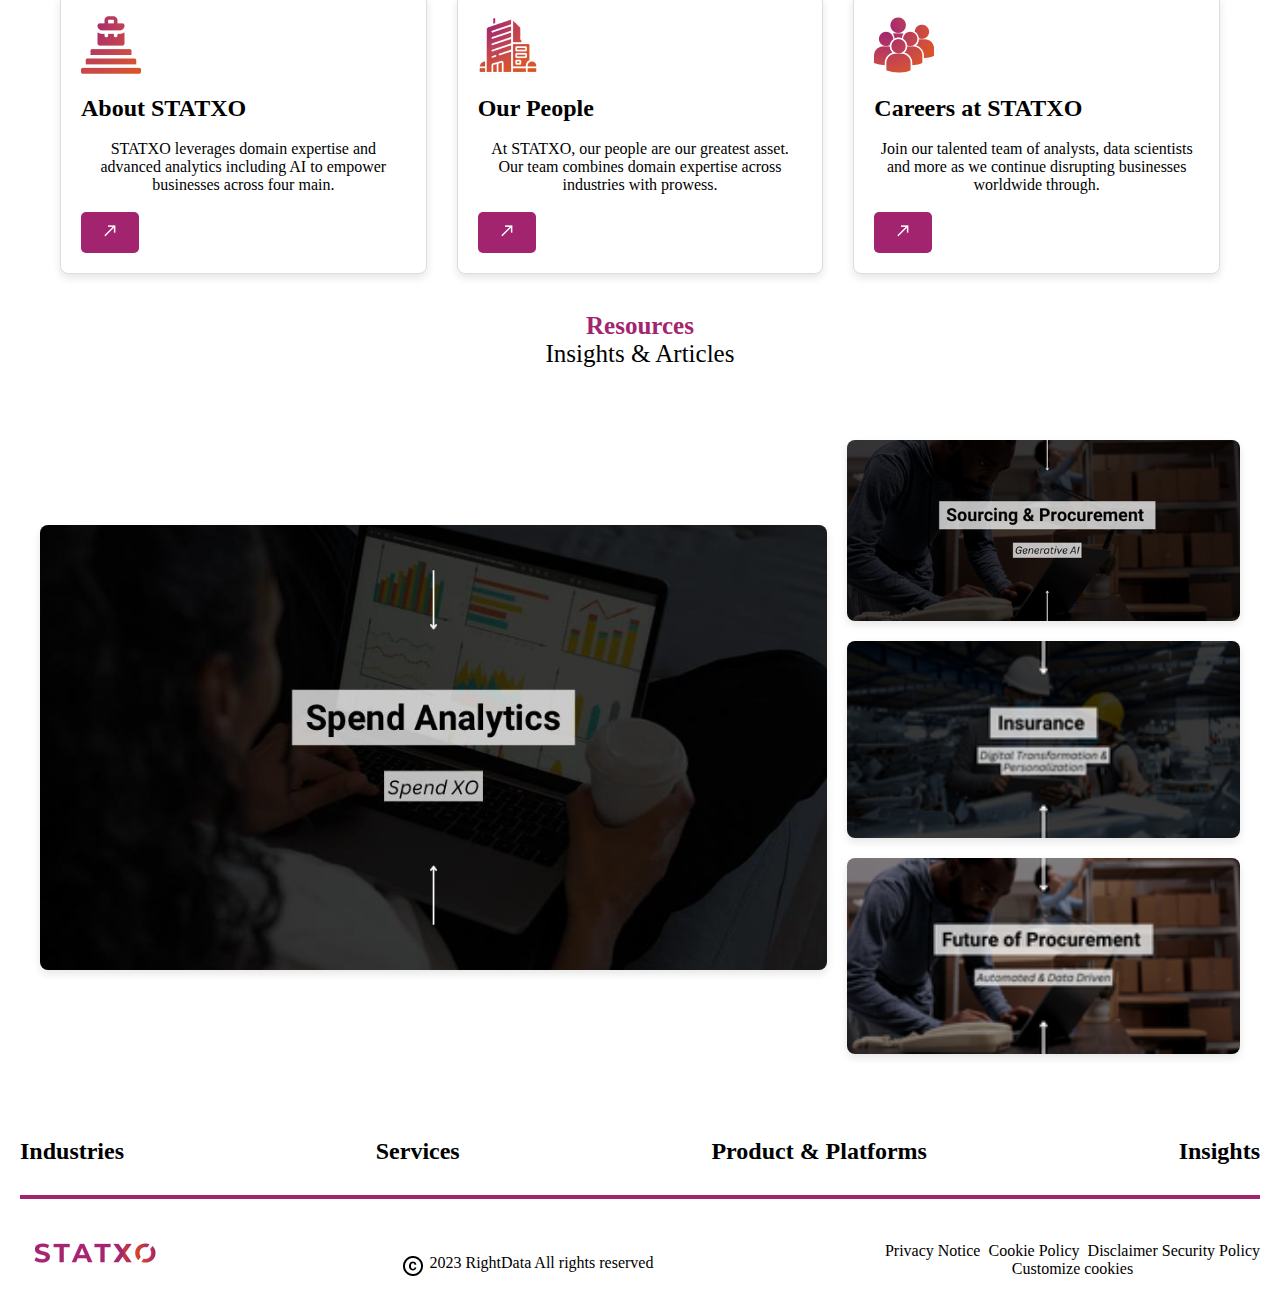
==== commit 765b53fa: "Update index.html" ====
--- a/index.html
+++ b/index.html
@@ -48,7 +48,7 @@
       
         <label style="width: 600px;" for="c1" class="card">
           <div class="row">
-            <div class="icon" id="icon1">Process:</div>
+            <div class="icon" id="icon1"></div>
         <p>Streamline your business operations with process Transformation & Optimization</p>
             
           
--- a/styles.css
+++ b/styles.css
@@ -29,6 +29,37 @@
     border-bottom: 2px solid #ddd;
     box-shadow: 0 4px 8px rgba(0, 0, 0, 0.1);
   }
+   /* header section */
+  
+   .logo img {
+    max-width: 100px;
+    height: auto;
+  }
+  
+  nav ul {
+    list-style: none;
+    margin: 0;
+    padding: 0;
+    display: flex;
+  }
+  
+  nav ul li {
+    margin: 0 10px;
+  }
+  
+  nav ul li a {
+    color: #a3246e;
+    text-decoration: none;
+    padding: 8px 12px;
+    transition: background-color 0.3s ease;
+  }
+  
+  /* nav ul li a:hover {
+    background-color: #555;
+    border-radius: 4px;
+  } */
+
+  /* scrolling container */
   h1 {
     display: flex;
     flex-direction: column;
@@ -118,6 +149,8 @@
     transition-delay: 0.25s;
     
   }
+
+  
 .more-text {
     display: none;
     color: #fff;
@@ -197,35 +230,7 @@
     background-image: url(./assets/analytics.png);
   }
   
-  /* header section */
-  
-  .logo img {
-    max-width: 100px;
-    height: auto;
-  }
-  
-  nav ul {
-    list-style: none;
-    margin: 0;
-    padding: 0;
-    display: flex;
-  }
-  
-  nav ul li {
-    margin: 0 10px;
-  }
-  
-  nav ul li a {
-    color: #a3246e;
-    text-decoration: none;
-    padding: 8px 12px;
-    transition: background-color 0.3s ease;
-  }
-  
-  nav ul li a:hover {
-    background-color: #555;
-    border-radius: 4px;
-  }
+ 
   
   /* scrolling container */
   .scrolling-container {
@@ -394,6 +399,7 @@
     display: grid;
     grid-template-columns: repeat(2, 1fr);
     gap: 20px;
+    margin: 0 auto;
     padding: 20px;
     width: 80%;
     max-width: 1200px;
@@ -448,42 +454,7 @@
     background-color: #a72c5d; /* For browsers that do not support gradients */
     background-image: linear-gradient(to right, #a72c5d, #ae3842);
   }
-  
-  /* mobile view */
-  @media (max-width: 768px) {
-    header {
-      flex-direction: column;
-    }
-    nav ul {
-      flex-direction: column;
-      align-items: center;
-    }
-    nav ul li {
-      margin: 5px 0;
-    }
-    .cards {
-      width: calc(50% - 20px);
-    }
-    .cards1 {
-        width: calc(50% - 20px);
-      }
-    .card_anim {
-      width: calc(50% - 20px);
-    }
-    .card-container_border {
-      grid-template-columns: 1fr;
-    }
-  }
-  
-  /* ipad view */
-  @media (max-width: 480px) {
-    .card {
-      width: 100%;
-    }
-    .card_anim {
-      width: 100%;
-    }
-  }
+
 
   /* single container */
 
@@ -575,12 +546,6 @@
 
 /* styles.css */
 
-body {
-    font-family: Arial, sans-serif;
-    margin: 0;
-    padding: 20px;
-    background-color: #f0f0f0;
-}
 
 .image-footer-container {
     display: grid;
@@ -638,11 +603,56 @@
 
 .footer-top, .footer-bottom {
     display: flex;
-    justify-content: space-around;
+    justify-content: space-between;
     padding: 10px 0;
+    align-items: flex-end;
 }
 
 .footer-line {
     border-top: 4px solid #a3246e;
     margin: 20px 0;
 }
+
+
+.copyright{
+    display: flex;
+}
+
+
+/* **********Mobile View******** */
+
+
+  @media (max-width: 768px) {
+    header {
+      flex-direction: column;
+    }
+    nav ul {
+      flex-direction: column;
+      align-items: center;
+    }
+    nav ul li {
+      margin: 5px 0;
+    }
+    .cards {
+      width: calc(50% - 20px);
+    }
+    .cards1 {
+        width: calc(50% - 20px);
+      }
+    .card_anim {
+      width: calc(50% - 20px);
+    }
+    .card-container_border {
+      grid-template-columns: 1fr;
+    }
+  }
+  
+  /* ipad view */
+  @media (max-width: 480px) {
+    .card {
+      width: 100%;
+    }
+    .card_anim {
+      width: 100%;
+    }
+  }
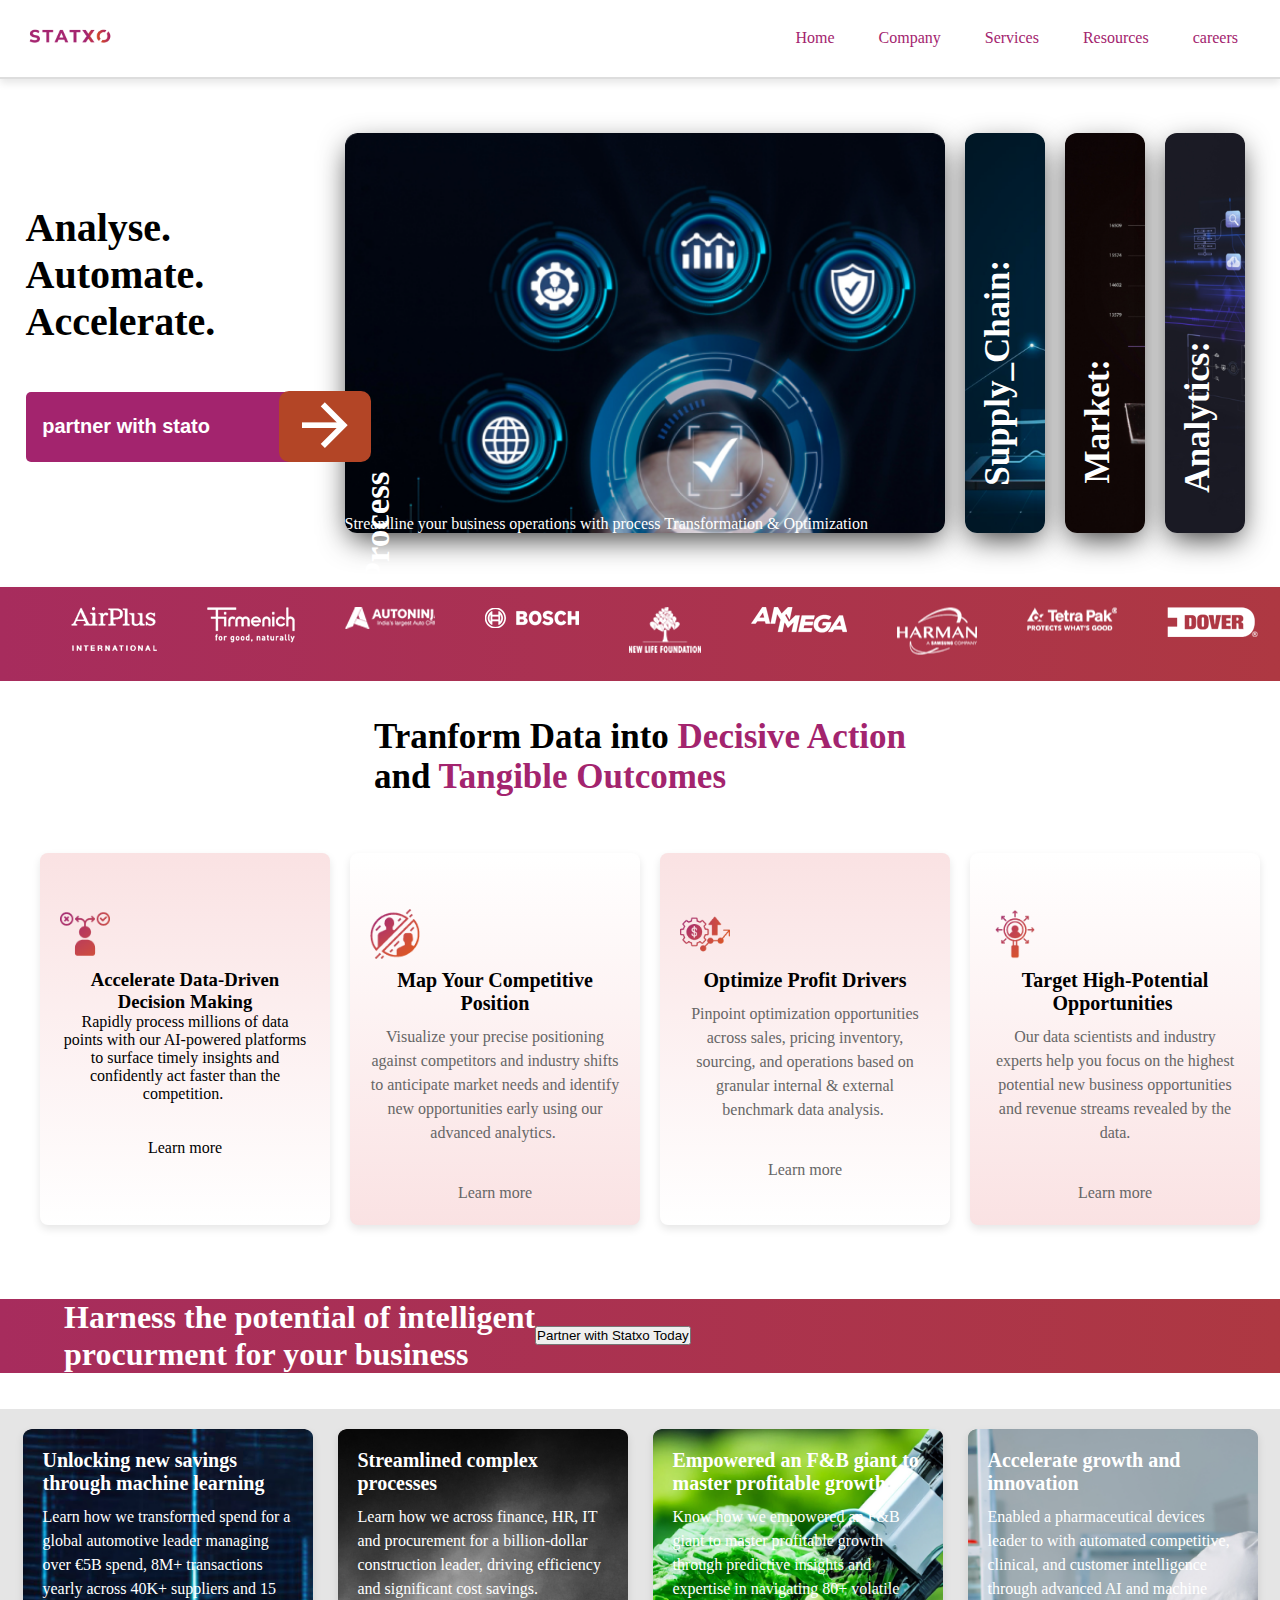
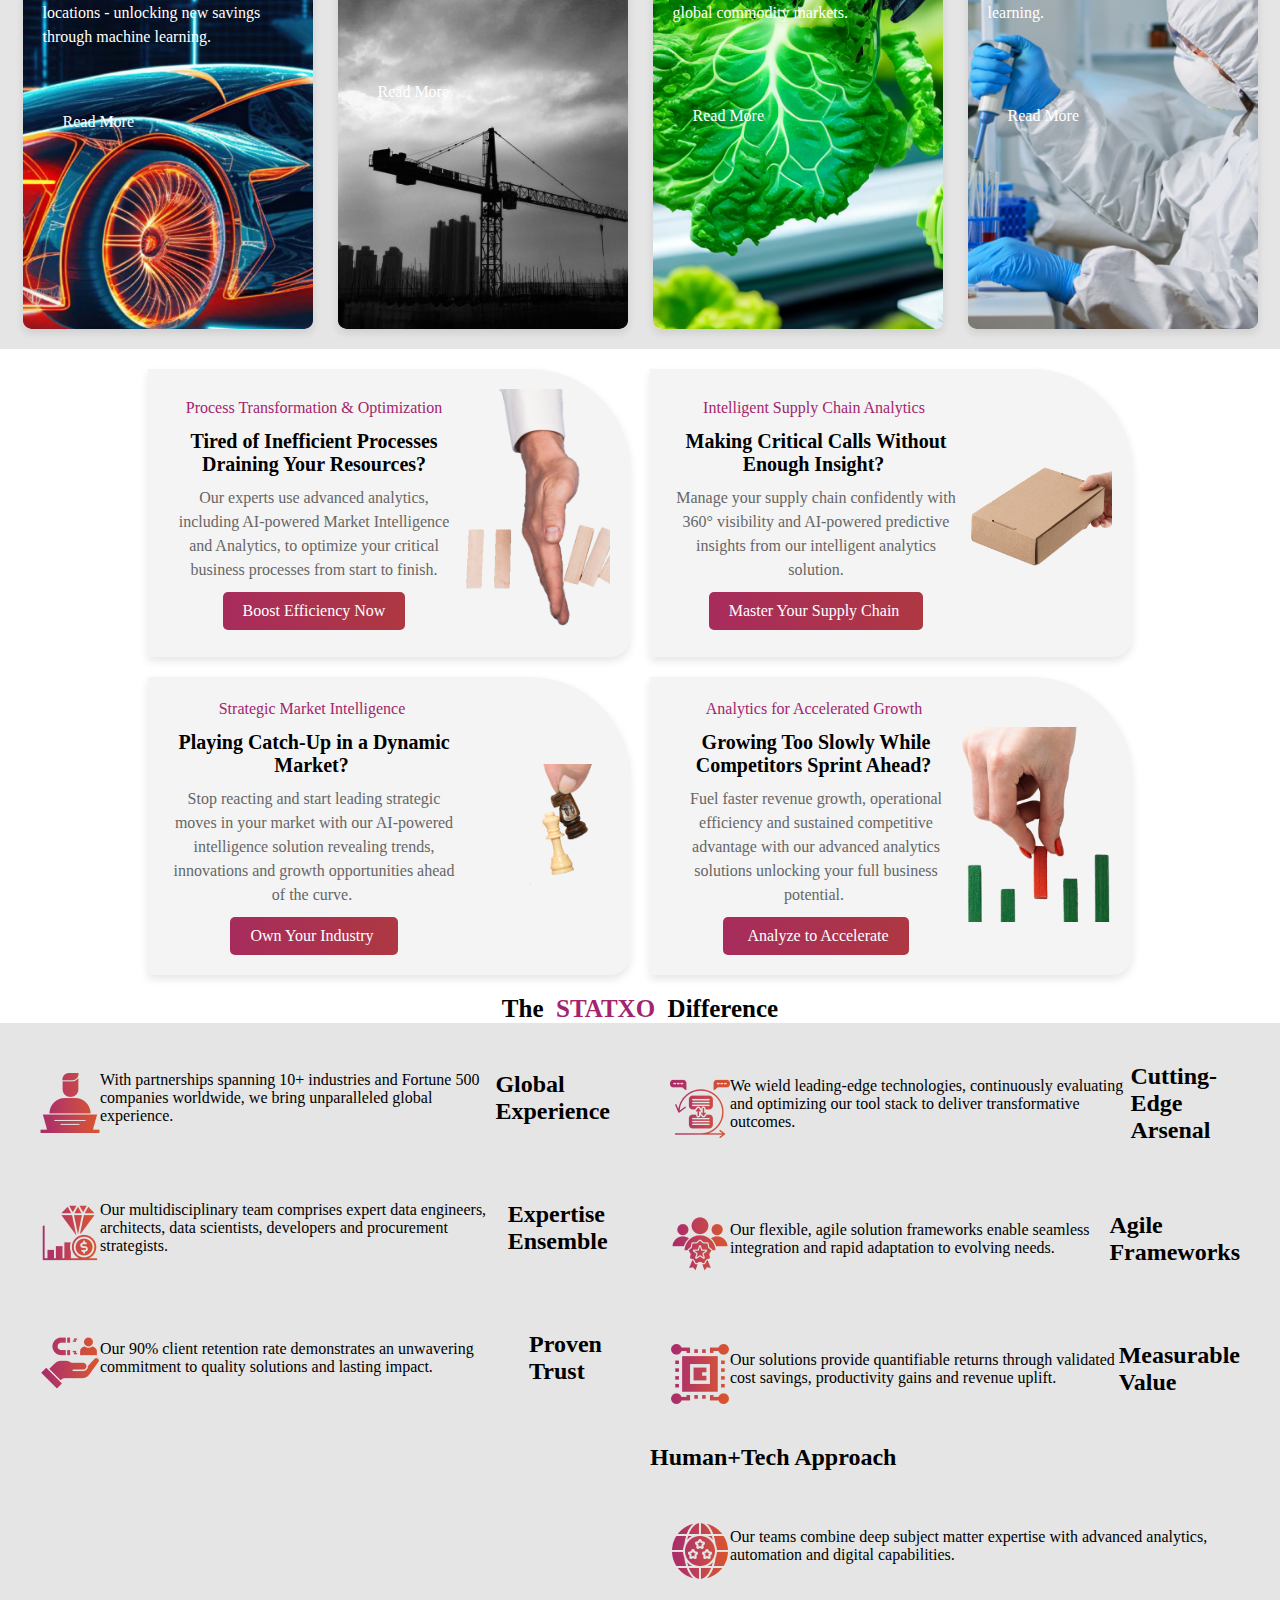
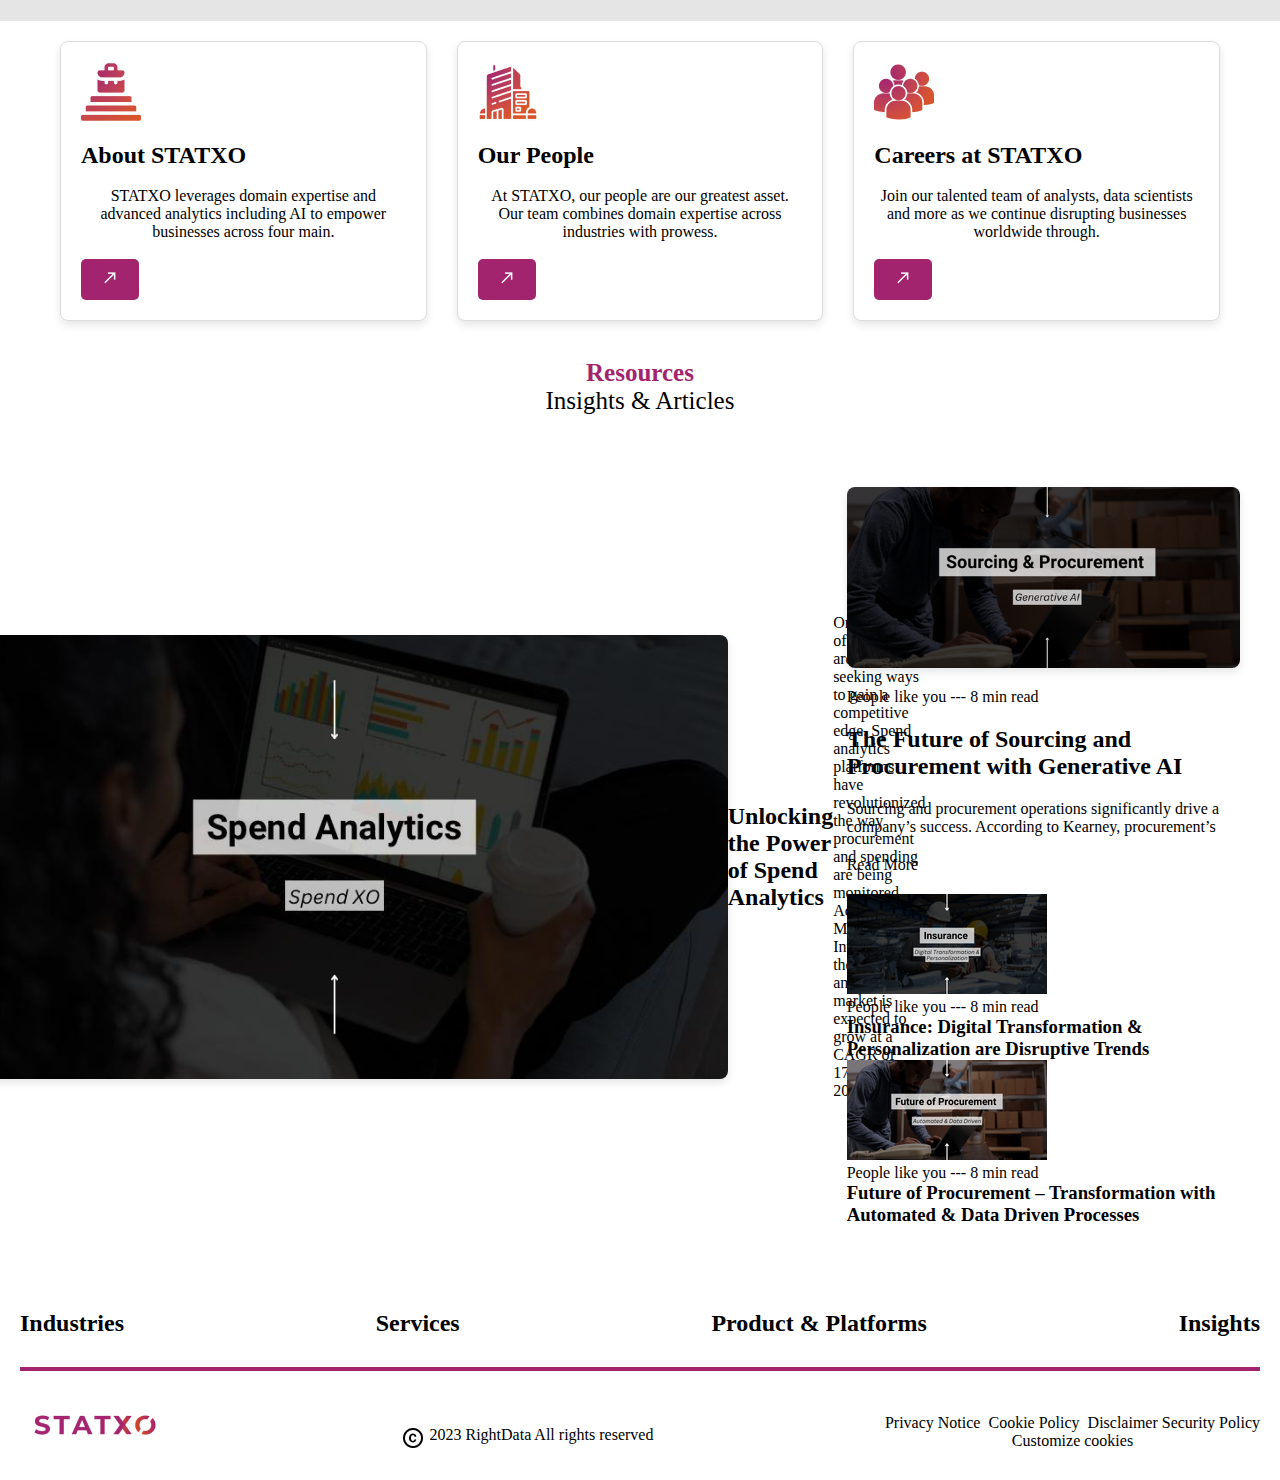
==== commit 846a0beb: "Update index.html" ====
--- a/index.html
+++ b/index.html
@@ -4,9 +4,11 @@
     <meta charset="UTF-8" />
     <meta name="viewport" content="width=device-width, initial-scale=1.0" />
     <title>Responsive Header</title>
+    <link href="https://api.fontshare.com/v2/css?f[]=satoshi@400,500,700&display=swap" rel="stylesheet">
     <link rel="stylesheet" href="styles.css" />
   </head>
   <body>
+    <!-- <script src="script.js"></script> -->
     <!-- header section -->
     <header>    
       <div class="logo">
@@ -45,43 +47,44 @@
           <button class="part_button">&nbsp;&nbsp;&nbsp;partner with stato <button class="part_button1"><img src="./assets/arrow_upward.png" alt="STATX" /></button></button>
         </h1>
 
-      
-        <label style="width: 600px;" for="c1" class="card">
+
+        <label style="width: 600px;" for="c1" id="cards" class="card">
           <div class="row">
-            <div class="icon" id="icon1"></div>
-        <p>Streamline your business operations with process Transformation & Optimization</p>
+            <div class="icon" id="icon1">Process</div>
+        <p id="displayText">Streamline your business operations with process Transformation & Optimization</p>
             
           
           </div>
         </label>
         <input type="radio" name="slide" id="c2" />
-        <label for="c2" class="card">
+        <label for="c2" id="cards1" class="card">
           <div class="row">
             <div class="icon" id="icon2">Supply_Chain:</div>
           
-                <p class="more-text">Take control of procurement and supply chain tasks with AI-powered intelligence and analytics.</p>
+               
+
          
-
+          </div>
+          <p id="displayText1" style="display: none; color: #fff;">Take control of procurement and supply chain tasks with AI-powered intelligence and analytics.</p>
          
-          </div>
         </label>
         <input type="radio" name="slide" id="c3" />
-        <label for="c3" class="card">
+        <label for="c3" id="cards2" class="card">
           <div class="row">
             <div class="icon" id="icon3">Market:</div>
           
-                <p style="display: none;">Gain a competitive edge with AI-Powered Market Intelligence.</p>
+                <p id="displayText2"   style="display: none; color: #fff;">Gain a competitive edge with AI-Powered Market Intelligence.</p>
         
  
            
           </div>
         </label>
         <input type="radio" name="slide" id="c4" />
-        <label for="c4" class="card">
+        <label for="c4" id="cards3" class="card">
           <div class="row">
             <div class="icon" id="icon4">Analytics:</div>
        
-                <p style="display: none;">Uncover hidden insights and boost revenue, efficiency, and innovation with Advanced Analytics & Automation</p>
+                <p id="displayText3" style="display: none; color: #fff;">Uncover hidden insights and boost revenue, efficiency, and innovation with Advanced Analytics & Automation</p>
            
           
 
@@ -208,8 +211,7 @@
       <br />
       <br />
       <h1 style="margin-left: 5%">Harness the potential of intelligent <br />procurment for your business</h1>
-      <button style="margin-left: 38%; background-color: white; border: none; border-radius: 5px; width: 200px;
-      height: 30px;">Partner with Statxo Today</button>
+      <button class="partner-button">Partner with Statxo Today</button>
     </div>
     <br />
     <br />
@@ -373,8 +375,9 @@
                 <p>Our solutions provide quantifiable returns through validated cost savings, productivity gains and revenue uplift.</p>
                 <img src="./single-container-asset/icon6.png" >
             </div>
-            <div class="item">
-                <h2>Human+Tech Approach</h2>
+            <h2>Human+Tech Approach</h2>
+            <div class="item">
+              
                 <p>Our teams combine deep subject matter expertise with advanced analytics, automation and digital capabilities.</p>
                 <img src="./single-container-asset/icon7.png" >
             </div>
@@ -426,15 +429,30 @@
 
             <div class="image-footer-left-side">
                 <img src="./assets/Rectangle 22.png" alt="Big Image" class="big-image">
-                
-                 
+                <div></div>
+                 <br>
+                 <br>
                
-            </div>
-          
+                <h2>Unlocking the Power of Spend Analytics</h2>
+                <p> Organizations of all scales are constantly seeking ways to gain a competitive edge. Spend analytics platforms have revolutionized the way procurement and spending are being monitored. According to Mordor Intelligence, the spend analytics market is expected to grow at a CAGR of 17.9% from 2022 to 2027.</p>
+            </div>
+            
             <div class="image-footer-right-side">
                 <img src="./assets/Rectangle 23.png" alt="Small Image 1" class="small-image">
-                <img src="./assets/Rectangle 24.png" alt="Small Image 2" class="small-image">
-                <img src="./assets/Rectangle 43.png" alt="Small Image 3" class="small-image">
+                <p>People like you --- 8 min read</p>
+                <h2>The Future of Sourcing and Procurement with Generative AI</h2>
+                <p>Sourcing and procurement operations significantly drive a company’s success. According to Kearney, procurement’s</p>
+                <p>Read More</p>
+                <div class="image-footer-right-side-down">
+                    <img src="./assets/Rectangle 24.png" alt="Small Image 2" class="small-image-down">
+                    <p>People like you --- 8 min read</p>
+                    <h3>Insurance: Digital Transformation & Personalization are Disruptive Trends</h3>
+                    <img src="./assets/Rectangle 43.png" alt="Small Image 3" class="small-image-down">
+                    <p>People like you --- 8 min read</p>
+
+                    <h3>Future of Procurement – Transformation with Automated & Data Driven Processes</h3>
+                </div>
+            
             </div>
     </div>
    <br>
@@ -460,6 +478,80 @@
             <p> Privacy Notice &nbsp;Cookie Policy &nbsp;Disclaimer&nbsp;Security Policy<br>Customize cookies</p>
          
         </div>
+
+        <script>
+
+            const process = document.getElementById('icon1');
+            const button = document.getElementById('cards');
+
+            const button1 = document.getElementById('cards1');
+            const button2 = document.getElementById('cards2');
+            const button3 = document.getElementById('cards3');
+            const displayText= document.getElementById('displayText');
+
+            const displayText1= document.getElementById('displayText1');
+            const displayText2 = document.getElementById('displayText2');
+            const displayText3 = document.getElementById('displayText3');
+
+            button.addEventListener('mouseover', function() {
+                displayText.style.display = 'block';
+          
+            });
+    
+            button1.addEventListener('mouseover', function() {
+                displayText1.style.display = 'block';
+                displayText.style.display = 'none';
+                process.style.transform ='translate(-15%, -488%) rotate(-90deg)';
+                button.style.width='100px';
+            });
+    
+            button2.addEventListener('mouseover', function() {
+                displayText2.style.display = 'block';
+                displayText.style.display = 'none';
+                process.style.transform ='translate(-15%, -488%) rotate(-90deg)';
+
+                button.style.width='100px';
+
+            });
+            button3.addEventListener('mouseover', function() {
+                displayText3.style.display = 'block';
+                displayText.style.display = 'none';
+                process.style.transform ='translate(-15%, -488%) rotate(-90deg)';
+
+                button.style.width='100px';
+
+            });
+
+            button.addEventListener('mouseout', function() {
+                displayText.style.display = 'block';
+          
+            });
+
+            button1.addEventListener('mouseout', function() {
+                displayText1.style.display = 'none';
+                button.style.width='600px';
+                process.style.transform ='translate(125%, -488%) rotate(0deg)';
+                displayText.style.display = 'block';
+
+
+
+            });
+    
+            button2.addEventListener('mouseout', function() {
+                displayText2.style.display = 'none';
+                process.style.transform ='translate(125%, -488%) rotate(0deg)';
+                displayText.style.display = 'block';
+
+                button.style.width='600px';
+            });
+            button3.addEventListener('mouseout', function() {
+                displayText3.style.display = 'none';
+                process.style.transform ='translate(125%, -488%) rotate(0deg)';
+                displayText.style.display = 'block';
+
+                button.style.width='600px';
+            });
+        </script>
     </footer>
   </body>
 </html>
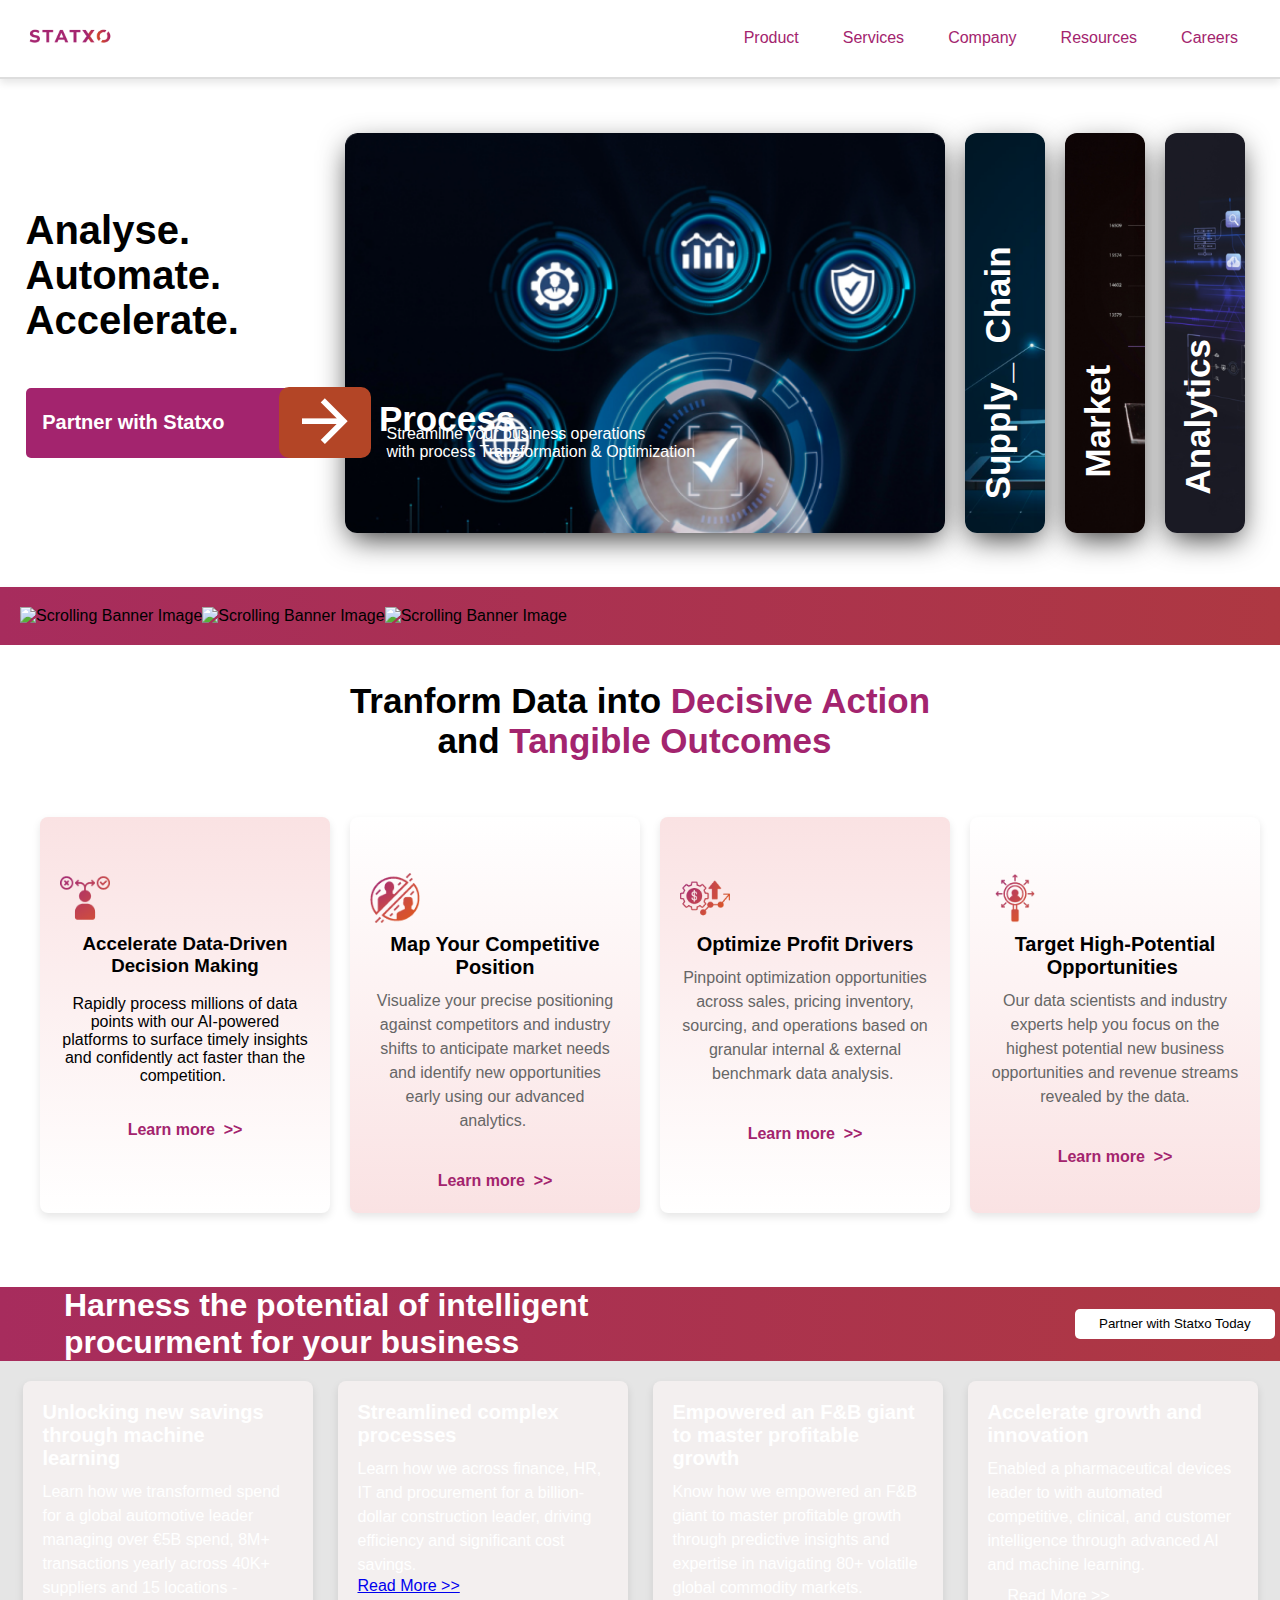
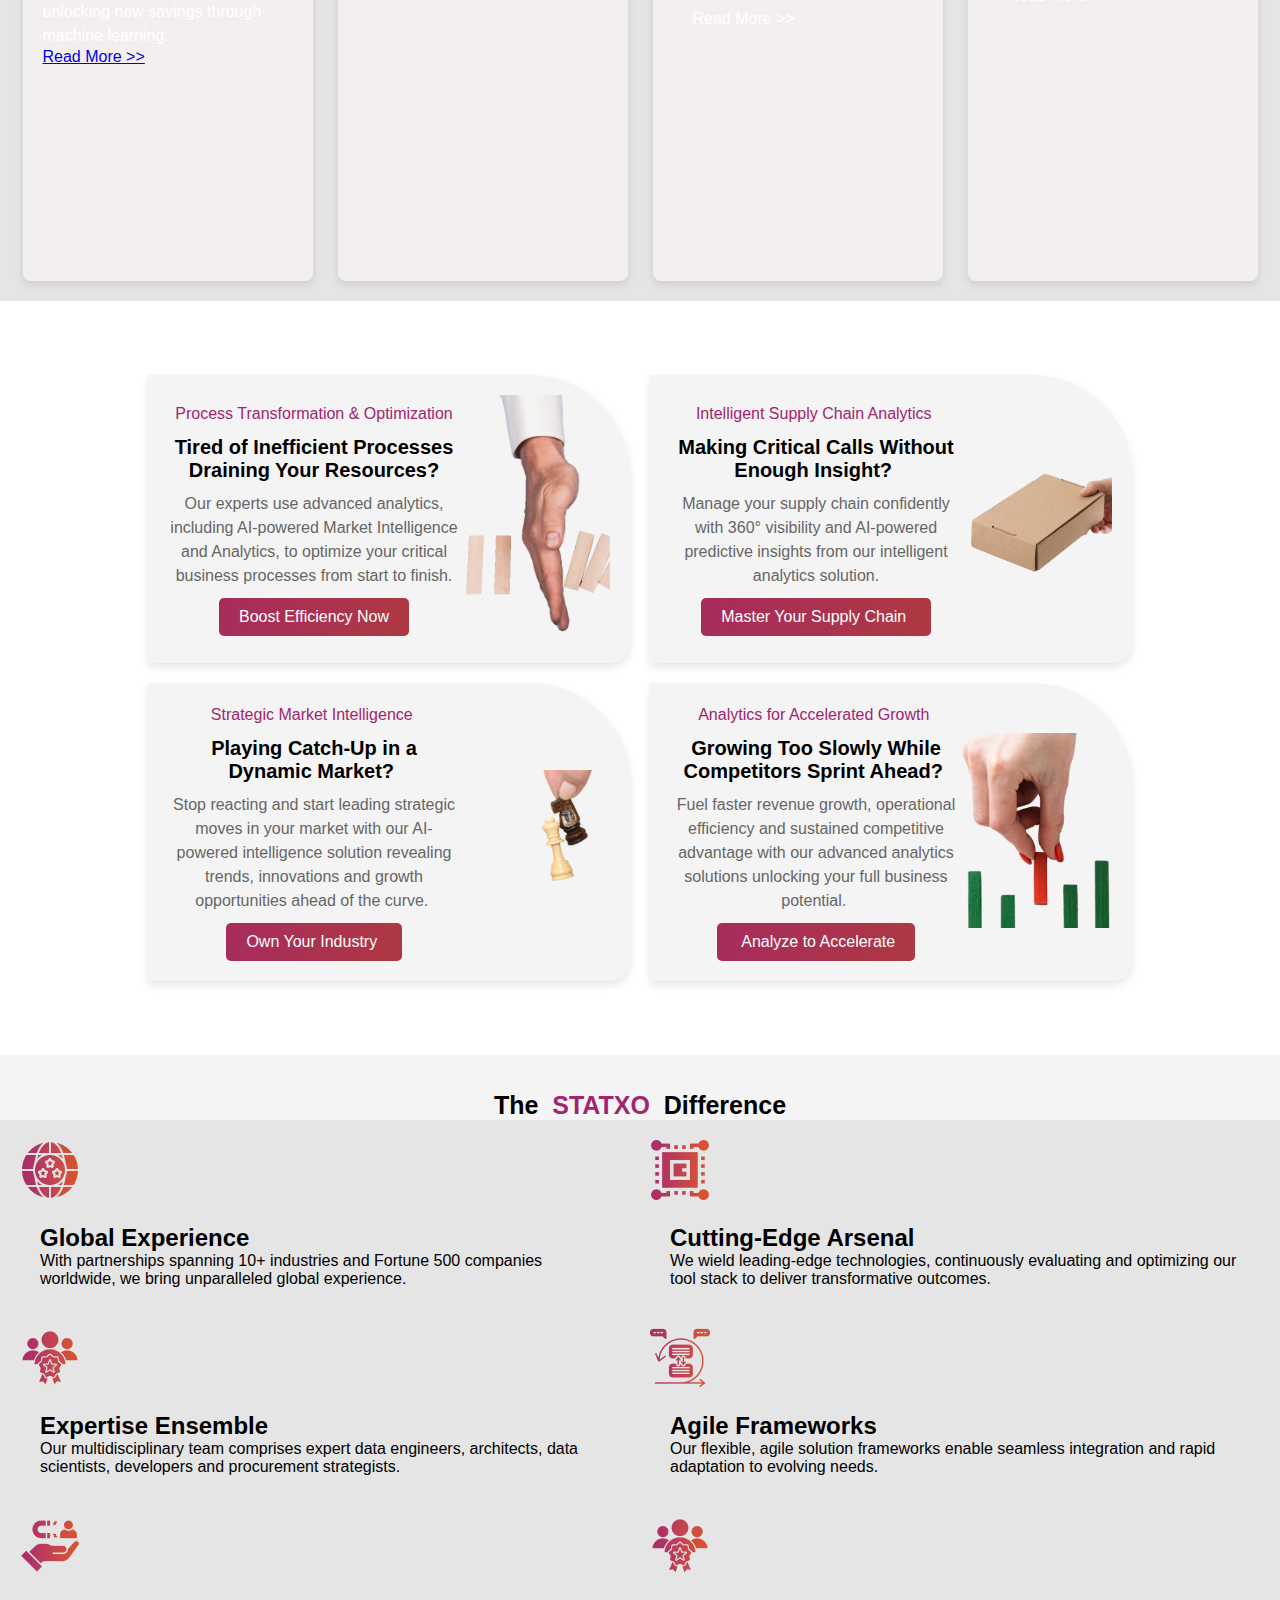
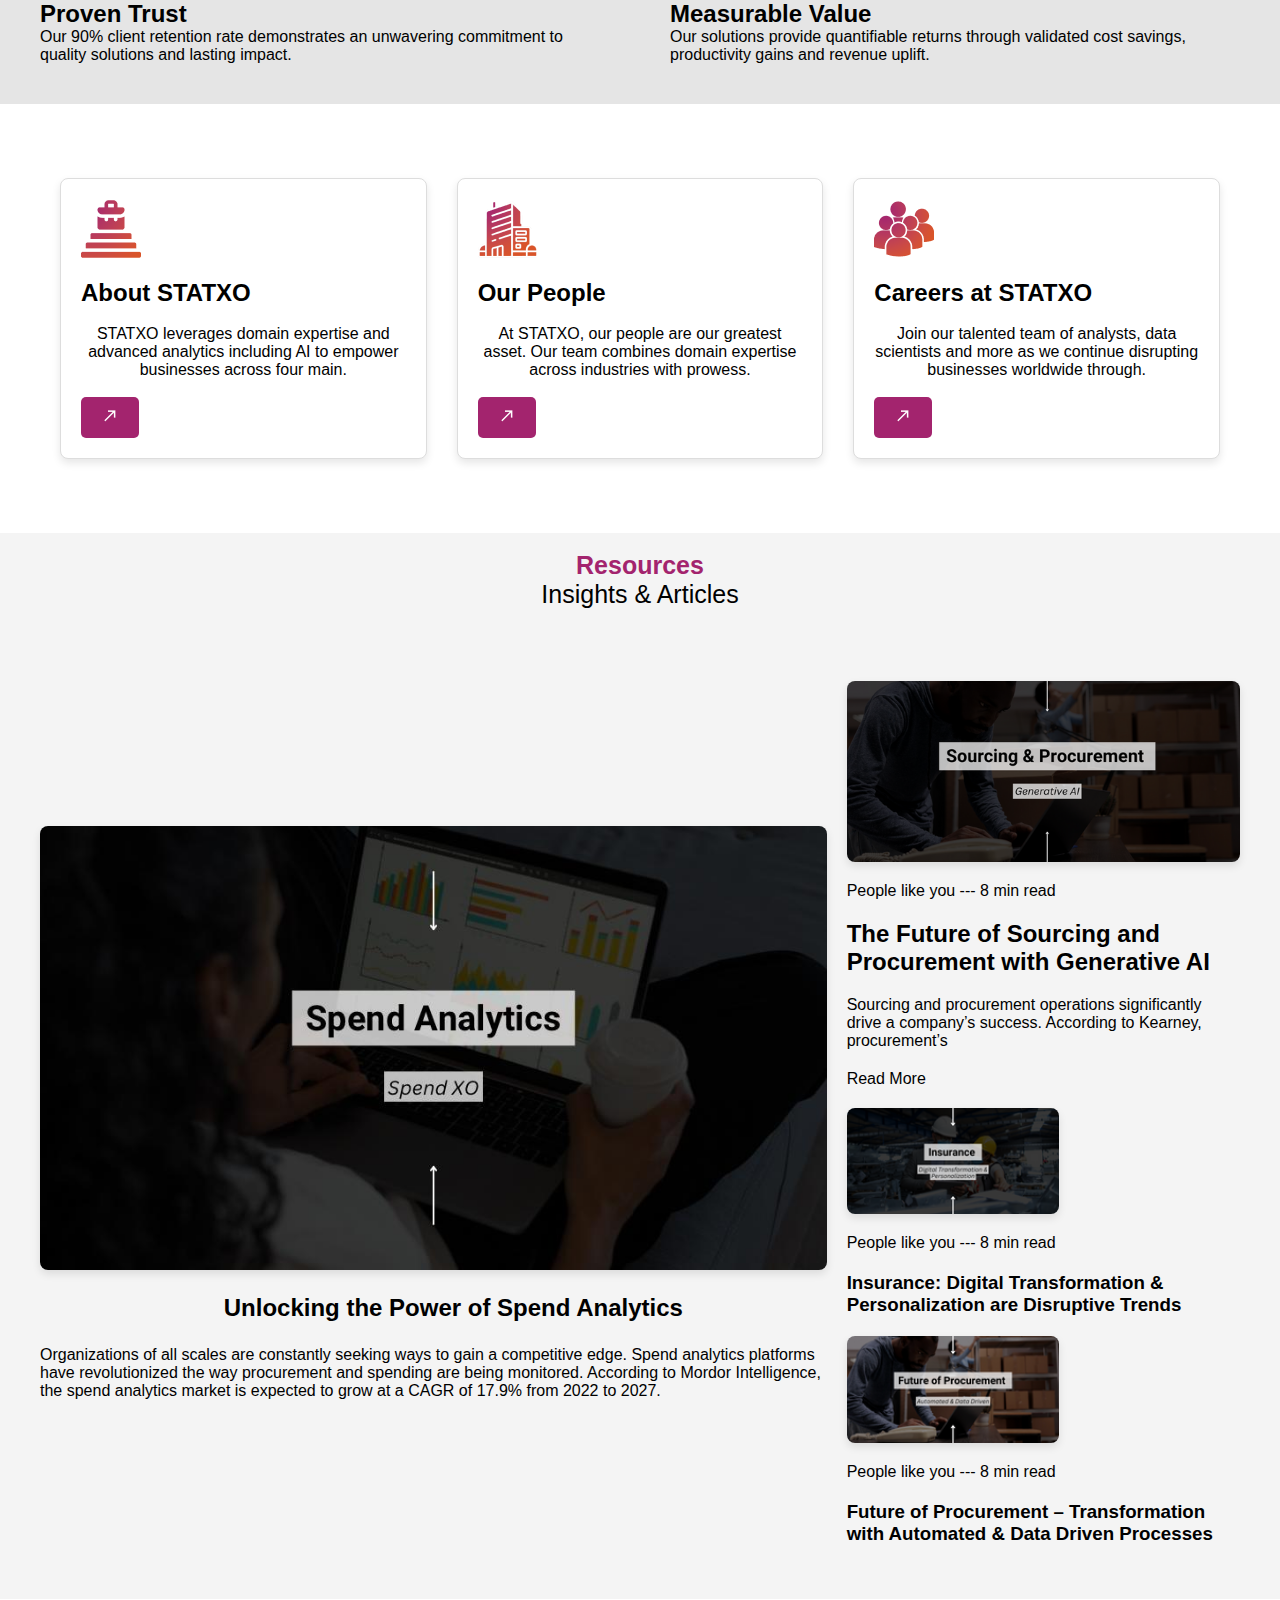
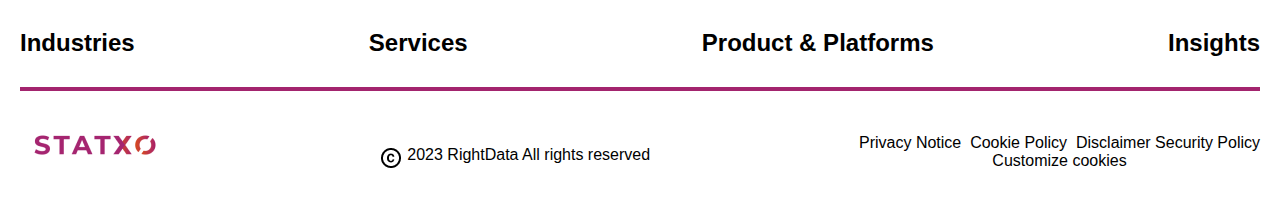
==== commit 6e6a04d5: "Update index.html" ====
--- a/index.html
+++ b/index.html
@@ -16,11 +16,11 @@
       </div>
       <nav>
         <ul>
-          <li><a href="#home">Home</a></li>
+          <li><a href="#home">Product</a></li>
+          <li><a href="./service.html">Services</a></li>
           <li><a href="#company">Company</a></li>
-          <li><a href="./service.html">Services</a></li>
           <li><a href="#resources">Resources</a></li>
-          <li><a href="#resources">careers</a></li>
+          <li><a href="#resources">Careers</a></li>
         </ul>
       </nav>
     </header>
@@ -44,51 +44,51 @@
 
           <br />
           <br />
-          <button class="part_button">&nbsp;&nbsp;&nbsp;partner with stato <button class="part_button1"><img src="./assets/arrow_upward.png" alt="STATX" /></button></button>
+          <button class="part_button">&nbsp;&nbsp;&nbsp;Partner with Statxo <button class="part_button1"><img src="./assets/arrow_upward.png" alt="STATX" /></button></button>
         </h1>
 
 
         <label style="width: 600px;" for="c1" id="cards" class="card">
           <div class="row">
-            <div class="icon" id="icon1">Process</div>
-        <p id="displayText">Streamline your business operations with process Transformation & Optimization</p>
+            <div class="icon" id="icon1" style="transform: translate(125%,-372%);" >Process</div>
+                </div>
+                <p id="displayText" style="margin-bottom: 12%;
+                margin-left: 7%;color: white;" >Streamline your business operations <br>with process Transformation & Optimization</p>
             
           
-          </div>
+
         </label>
         <input type="radio" name="slide" id="c2" />
-        <label for="c2" id="cards1" class="card">
+        <label  for="c2" id="cards1" class="card">
           <div class="row">
-            <div class="icon" id="icon2">Supply_Chain:</div>
+            <div class="icon" id="icon2">Supply<span class="hidden-letter">_</span>&nbsp;&nbsp;Chain</div>
           
                
 
          
           </div>
-          <p id="displayText1" style="display: none; color: #fff;">Take control of procurement and supply chain tasks with AI-powered intelligence and analytics.</p>
+          <p id="displayText1" style="display: none; color: #fff; margin-bottom: 13%;
+                margin-left: 7%;">Take control of procurement and supply chain tasks with AI-powered intelligence and analytics.</p>
          
         </label>
         <input type="radio" name="slide" id="c3" />
         <label for="c3" id="cards2" class="card">
           <div class="row">
-            <div class="icon" id="icon3">Market:</div>
-          
-                <p id="displayText2"   style="display: none; color: #fff;">Gain a competitive edge with AI-Powered Market Intelligence.</p>
-        
+            <div class="icon" id="icon3">Market</div>
+          
  
-           
-          </div>
+          </div>
+          <p id="displayText2"   style="display: none; color: #fff; margin-bottom: 13%;
+          margin-left: 7%;">Gain a competitive edge with AI-Powered Market Intelligence.</p>
         </label>
         <input type="radio" name="slide" id="c4" />
         <label for="c4" id="cards3" class="card">
           <div class="row">
-            <div class="icon" id="icon4">Analytics:</div>
-       
-                <p id="displayText3" style="display: none; color: #fff;">Uncover hidden insights and boost revenue, efficiency, and innovation with Advanced Analytics & Automation</p>
-           
-          
-
-          </div>
+            <div class="icon" id="icon4">Analytics</div>
+            
+          </div>
+          <p id="displayText3" style="display: none; color: #fff; margin-bottom: 13%;
+          margin-left: 7%;">Uncover hidden insights and boost revenue, efficiency, and innovation with Advanced Analytics & Automation</p>
         </label>
       </div>
     </div>
@@ -99,8 +99,12 @@
     <!-- scrolling container -->
     <div class="scrolling-container">
       <div class="scrolling-text">
-        <span> <img src="./com-logo/GRADIENT LOGOS.png"  /></span>
-        <span> <img src="./com-logo/Layer 1.png"  /></span>
+      <img src="./assets/Component 45.png" alt="Scrolling Banner Image">
+      <img src="./assets/Component 45.png" alt="Scrolling Banner Image">
+      <img src="./assets/Component 45.png" alt="Scrolling Banner Image">
+
+        <!-- <span> <img src="./com-logo/GRADIENT LOGOS.png"  /></span>
+      <span> <img src="./com-logo/Layer 1.png"  /></span>
         
         <span> <img src="./com-logo/Layer 11.png"  /></span>
         <span> <img src="./com-logo/Layer 13.png"  /></span>
@@ -112,8 +116,7 @@
         <span> <img src="./com-logo/Layer 7.png"  /></span>
         <span> <img src="./com-logo/Layer 8.png"  /></span>
        
-        <span> <img src="./com-logo/Layer 9.png"  /></span>
-
+        <span> <img src="./com-logo/Layer 9.png"  /></span> -->
 
       </div>
     </div>
@@ -127,7 +130,7 @@
       
       <p style="font-size: 35px; font-weight: bold;">
         Tranform Data into <span style="color: #a3246e;">Decisive Action</span> <br />
-        and <span style="color: #a3246e;">Tangible Outcomes</span>
+        &nbsp;&nbsp;&nbsp;&nbsp;&nbsp;&nbsp;&nbsp;&nbsp;&nbsp;and <span style="color: #a3246e;">Tangible Outcomes</span>
       </p>
       <br>
 <br>
@@ -146,12 +149,13 @@
         </div>
         <div class="card-content">
           <h3>Accelerate Data-Driven Decision Making</h3>
+          <br>
           <p>Rapidly process millions of data points with our AI-powered platforms to surface timely insights and confidently act faster than the competition. </p>
       <br>
       <br>
      
       
-          <p>Learn more</p>
+          <p style="color: #a3246e; font-weight: bold;">Learn more &nbsp;>></p>
         </div>
       </div>
       <div class="cards1">
@@ -166,7 +170,7 @@
           <br>
           <br>
         
-          <p>Learn more</p>
+          <p style="color: #a3246e; font-weight: bold;">Learn more &nbsp;>></p>
         
         </div>
       </div>
@@ -182,7 +186,7 @@
           <br>
           <br>
      
-          <p>Learn more</p>
+          <p style="color: #a3246e; font-weight: bold;">Learn more &nbsp;>></p>
        
         </div>
       </div>
@@ -198,7 +202,7 @@
           <br>
           <br>
          
-          <p>Learn more</p>
+          <p style="color: #a3246e; font-weight: bold;">Learn more &nbsp;>></p>
        
         </div>
       </div>
@@ -212,85 +216,69 @@
       <br />
       <h1 style="margin-left: 5%">Harness the potential of intelligent <br />procurment for your business</h1>
       <button class="partner-button">Partner with Statxo Today</button>
-    </div>
-    <br />
-    <br />
+      
+    </div>
+
     <!-- container animation -->
     <div class="container_anim">
+  
       <div class="card_anim">
-        <div class="card-image_anim" style="background-image: url('./assets/Rectangle\ 185.png')">
+        <div class="card-image_anim" style="background-image: url('./assets/1.jpg')">
+         
           <div class="card-content_anim">
             <h3>Unlocking new savings through machine learning </h3>
             <p>Learn how we transformed spend for a global automotive leader managing over €5B spend, 8M+ transactions yearly across 40K+ suppliers and 15 locations - unlocking new savings through machine learning. </p>
-            <br>
-            <br>
-            <br>
-            <a href="#link4" class="read-more-btn">Read More</a>
-            <br>
-            <br>
-            <br>
-            <br>
+          
+            <a href="#link4" class="read-more-btn1">Read More >></a>
+       
           </div>
         </div>
       </div>
       <div class="card_anim">
-        <div class="card-image_anim" style="background-image: url('./assets/Rectangle\ 190.png')">
+        <div class="card-image_anim" style="background-image: url('./assets/3.jpg')">
           <div class="card-content_anim">
             <h3>Streamlined complex processes</h3>
             <p>Learn how we across finance, HR, IT and procurement for a billion-dollar construction leader, driving efficiency and significant cost savings. </p>
-            <br>
-            <br>
-            <br>
-            <br>
-            <a href="#link4" class="read-more-btn">Read More</a>
-            <br>
-            <br>
-            <br>
-            <br>
+          
+            <a href="#link4" class="read-more-btn2">Read More >></a>
+           
           </div>
         </div>
       </div>
       <div class="card_anim">
-        <div class="card-image_anim" style="background-image: url('./assets/Rectangle\ 191.png')">
+        <div class="card-image_anim" style="background-image: url('./assets/2.jpg')">
           <div class="card-content_anim">
           
             <h3>Empowered an F&B giant to master profitable growth  </h3>
             <p>Know how we empowered an F&B giant to master profitable growth through predictive insights and expertise in navigating 80+ volatile global commodity markets.</p>
-            <br>
-            <br>
-            <br>
-            <br>
-            <a href="#link4" class="read-more-btn">Read More</a>
-            <br>
-            <br>
-            <br>
-            <br>
+          
+            <a href="#link4" class="read-more-btn">Read More >></a>
+           
           </div>
         </div>
       </div>
       <div class="card_anim">
-        <div class="card-image_anim" style="background-image: url('./assets/Rectangle\ 192.png')">
+        <div class="card-image_anim" style="background-image: url('./assets/4.jpg')">
           <div class="card-content_anim">
             <h3>Accelerate growth and innovation</h3>
             <p>Enabled a pharmaceutical devices leader to with automated competitive, clinical, and customer intelligence through advanced AI and machine learning.</p>
-            <br>
-            <br>
-            <br>
-            <br>
-            <a href="#link4"  class="read-more-btn">Read More</a>
-            <br>
-            <br>
-            <br>
-            <br>
-          </div>
-        </div>
-      </div>
-    </div>
+           
+
+            <a href="#link4"  class="read-more-btn">Read More >></a>
+          
+          </div>
+        </div>
+      </div>
+    </div>
+    <br>
+    <br>
+    
+    <br>
     <!-- container border -->
     <div class="card-container_border">
       <div class="card_border">
         <div class="card-logo_border">
-          <img src="./assets/chess1.png" alt="Logo 1" />
+          <img class="img1" src="./assets/chess1.png" alt="Logo 1" />
         </div>
         <div class="card-content_border">
             <p style="color: #a3246e;">Process Transformation & Optimization</p>
@@ -301,7 +289,7 @@
       </div>
       <div class="card_border">
         <div class="card-logo_border">
-          <img src="./assets/hand1.png" alt="Logo 2" />
+          <img class="img2" src="./assets/hand1.png" alt="Logo 2" />
         </div>
         <div class="card-content_border">
             <p style="color: #a3246e;">Intelligent Supply Chain Analytics </p>
@@ -313,7 +301,7 @@
       </div>
       <div class="card_border">
         <div class="card-logo_border">
-          <img src="./assets/chess.png" alt="Logo 3" />
+          <img class="img3" src="./assets/chess.png" alt="Logo 3" />
         </div>
         <div class="card-content_border">
             <p style="color: #a3246e;">Strategic Market Intelligence </p>
@@ -325,7 +313,7 @@
       </div>
       <div class="card_border">
         <div class="card-logo_border">
-          <img src="./assets/chess2.png" alt="Logo 4" />
+          <img class="img4" src="./assets/chess2.png" alt="Logo 4" />
         </div>
         <div class="card-content_border">
             <p style="color: #a3246e;">Analytics for Accelerated Growth </p>
@@ -337,53 +325,84 @@
       </div>
     </div>
 
-
+    <br>
+    <br>
+    <br>
 <!-- single container with 4 titles -->
-<p class="stat-head">The  &nbsp; <span style="color: #a3246e;">STATXO</span> &nbsp;  Difference</p>
+<div style="background-color: #F4F4F4">
+  <br>
+  <br>
+
+  <p class="stat-head">The  &nbsp; <span style="color: #a3246e;">STATXO</span> &nbsp;  Difference</p>
     <div class="single-container">
       
         <div class="left-side">
+          <div class="left-side-card">
+            <img src="./single-container-asset/icon7.png" alt="Image" class="left-image">
             <div class="item">
                 <h2>Global Experience</h2>
                 <p>With partnerships spanning 10+ industries and Fortune 500 companies worldwide, we bring unparalleled global experience.</p>
-                <img src="./single-container-asset/icon1.png" >
-            </div>
+              </p>
+            </div>
+        </div>
+        <div class="left-side-card">
+          <img src="./single-container-asset/icon5.png" class="left-image">
+      
             <div class="item">
                 <h2>Expertise Ensemble</h2>
                 <p>Our multidisciplinary team comprises expert data engineers, architects, data scientists, developers and procurement strategists.</p>
-                <img src="./single-container-asset/icon2.png" >
-            </div>
+           
+            </div>
+          </div>
+   
+        <div class="left-side-card">
+           <img src="./single-container-asset/icon3.png" class="left-image">
+      
+
             <div class="item">
+
                 <h2>Proven Trust</h2>
                 <p>Our 90% client retention rate demonstrates an unwavering commitment to quality solutions and lasting impact.</p>
-                <img src="./single-container-asset/icon3.png" >
+              </div>
             </div>
         </div>
         <div class="right-side">
+          <div class="left-side-card">
+            <img src="./single-container-asset/icon6.png" class="left-image">
             <div class="item">
                 <h2>Cutting-Edge Arsenal</h2>
                 <p>We wield leading-edge technologies, continuously evaluating and optimizing our tool stack to deliver transformative outcomes.</p>
-                <img src="./single-container-asset/icon4.png" >
-            </div>
+            </div>
+            </div>
+            <div class="left-side-card">
+              <img src="./single-container-asset/icon4.png" class="left-image">
             <div class="item">
                 <h2>Agile Frameworks</h2>
                 <p>Our flexible, agile solution frameworks enable seamless integration and rapid adaptation to evolving needs.</p>
-                <img src="./single-container-asset/icon5.png" >
-            </div>
+            </div>
+            </div>
+            <div class="left-side-card">
+              <img src="./single-container-asset/icon5.png" class="left-image">
             <div class="item">
                 <h2>Measurable Value</h2>
                 <p>Our solutions provide quantifiable returns through validated cost savings, productivity gains and revenue uplift.</p>
-                <img src="./single-container-asset/icon6.png" >
-            </div>
-            <h2>Human+Tech Approach</h2>
-            <div class="item">
+            </div>
+            </div>
+            <!-- <div class="left-side-card">
+              <img src="./single-container-asset/icon1.png" class="left-image" >
+              <div class="item">
+              <h2>Human+Tech Approach</h2>
               
                 <p>Our teams combine deep subject matter expertise with advanced analytics, automation and digital capabilities.</p>
-                <img src="./single-container-asset/icon7.png" >
-            </div>
-        </div>
-    </div>
-
+            </div>
+            </div> -->
+        </div>
+    </div>
+</div>
+
+<br>
+<br>
+<br>
     <!-- threee footer container -->
     <div class="three-container">
         <div class="three-card">
@@ -415,8 +434,11 @@
             <button class="three-button"><img src="./assets/call_made.png" /></button>
         </div>
     </div>
+    <br>
+    <br>
+    <br>
     <!-- image footer container -->
-    <div>
+    <div style="background-color: #F4F4F4;">
         <br>
         <p class="stats-head">  <span style="color: #a3246e;">Resources</span> </p>
         <p class="stats-heads">Insights & Articles</p>
@@ -530,7 +552,7 @@
             button1.addEventListener('mouseout', function() {
                 displayText1.style.display = 'none';
                 button.style.width='600px';
-                process.style.transform ='translate(125%, -488%) rotate(0deg)';
+                process.style.transform ='translate(125%,-372%) rotate(0deg)';
                 displayText.style.display = 'block';
 
 
@@ -539,14 +561,14 @@
     
             button2.addEventListener('mouseout', function() {
                 displayText2.style.display = 'none';
-                process.style.transform ='translate(125%, -488%) rotate(0deg)';
+                process.style.transform ='translate(125%, -372%) rotate(0deg)';
                 displayText.style.display = 'block';
 
                 button.style.width='600px';
             });
             button3.addEventListener('mouseout', function() {
                 displayText3.style.display = 'none';
-                process.style.transform ='translate(125%, -488%) rotate(0deg)';
+                process.style.transform ='translate(125%, -372%) rotate(0deg)';
                 displayText.style.display = 'block';
 
                 button.style.width='600px';
--- a/styles.css
+++ b/styles.css
@@ -8,7 +8,7 @@
   html {
     margin: 0;
     padding: 0;
-    font-family: Arial, sans-serif,;
+    font-family: 'Satoshi', sans-serif;
     background-color: #fff;
   }
   .wrapper {
@@ -146,16 +146,12 @@
   
   input:hover + label {
     width: 600px;
-    transition-delay: 0.25s;
+    /* transition-delay: 0.25s; */
     
   }
 
   
-.more-text {
-    display: none;
-    color: #fff;
- 
-}
+
   .card:hover + .more-text  {
    display: block;
     
@@ -164,7 +160,7 @@
   #icon1 {
     position: absolute;
   
-    transform: translate(-15%, -56%) rotate(-90deg);
+    transform: translate(100%, -400%) ;
     transform-origin: center;
     transition: transform 0.5s ease; /* Adding transition for smooth effect */
   }
@@ -332,6 +328,10 @@
     height: auto;
     align-items: center;
   }
+  .partner-button{
+    margin-left: 38%; background-color: white; border: none; border-radius: 5px; width: 200px;
+      height: 30px;
+  }
   
   /* card_anim */
   .container_anim {
@@ -484,9 +484,7 @@
 .item {
     background-color: #e5e5e5;
     padding: 20px;
-    display: flex;
-    flex-direction: row-reverse;
-    align-items: center;
+   
   
 }
 .item > h2{
@@ -559,7 +557,9 @@
 .image-footer-left-side {
     display: flex;
     align-items: center;
-    justify-content: center;
+    flex-wrap: wrap;
+    justify-content: center;
+    gap: 20px;
 }
 
 .big-image {
@@ -581,6 +581,21 @@
     border-radius: 8px;
     box-shadow: 0 4px 8px rgba(0, 0, 0, 0.1);
 }
+
+
+.image-footer-right-side-down {
+    display: flex;
+    flex-direction: column;
+    gap: 20px; /* Space between small images */
+}
+
+.small-image-down{
+    width: 54%;
+    height: auto;
+    border-radius: 8px;
+    box-shadow: 0 4px 8px rgba(0, 0, 0, 0.1);
+}
+
 .stats-head{
     display: flex;
     font-size: 25px;
@@ -634,10 +649,10 @@
       margin: 5px 0;
     }
     .cards {
-      width: calc(50% - 20px);
+      width: calc(90% - 20px);
     }
     .cards1 {
-        width: calc(50% - 20px);
+        width: calc(90% - 20px);
       }
     .card_anim {
       width: calc(50% - 20px);
@@ -645,6 +660,35 @@
     .card-container_border {
       grid-template-columns: 1fr;
     }
+     /* harness */
+  .harness {
+    background-color: #a72c5d;
+    background-image: linear-gradient(to right, #a72c5d, #ae3842);
+    /* display: flex; */
+    color: white;
+    height: auto;
+  }
+  .partner-button{
+    margin-left: 0%;
+    background-color: white;
+    border: none;
+    border-radius: 5px;
+    width: 200px;
+    height: 63px;
+  }
+
+  .card_border {
+    display: flex;
+    align-items: center;
+    flex-direction: row-reverse;
+    background-color: #f4f4f4;
+    border-radius: 0 100px 20px 0;
+    box-shadow: 0 4px 8px rgba(0, 0, 0, 0.1);
+    padding: 20px;
+    box-sizing: border-box;
+    text-align: center;
+    transition: transform 0.3s ease;
+  }
   }
   
   /* ipad view */
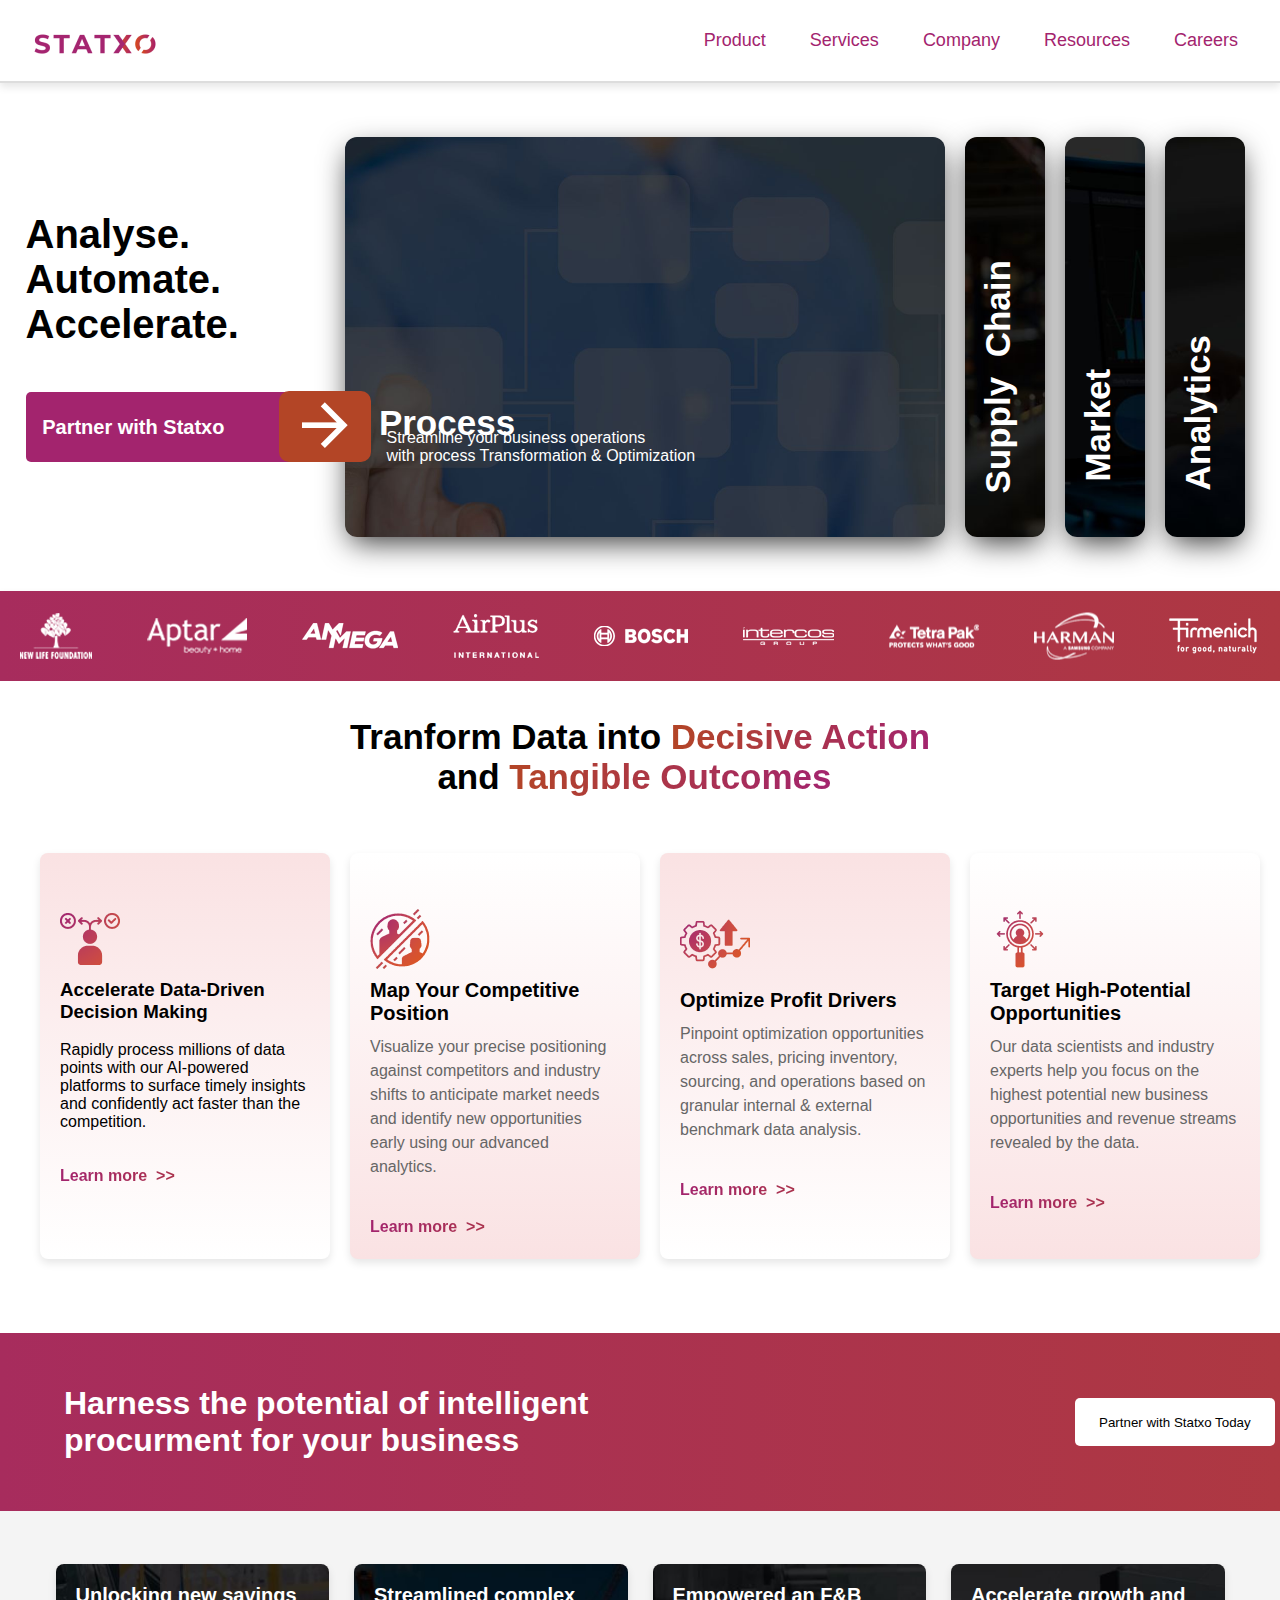
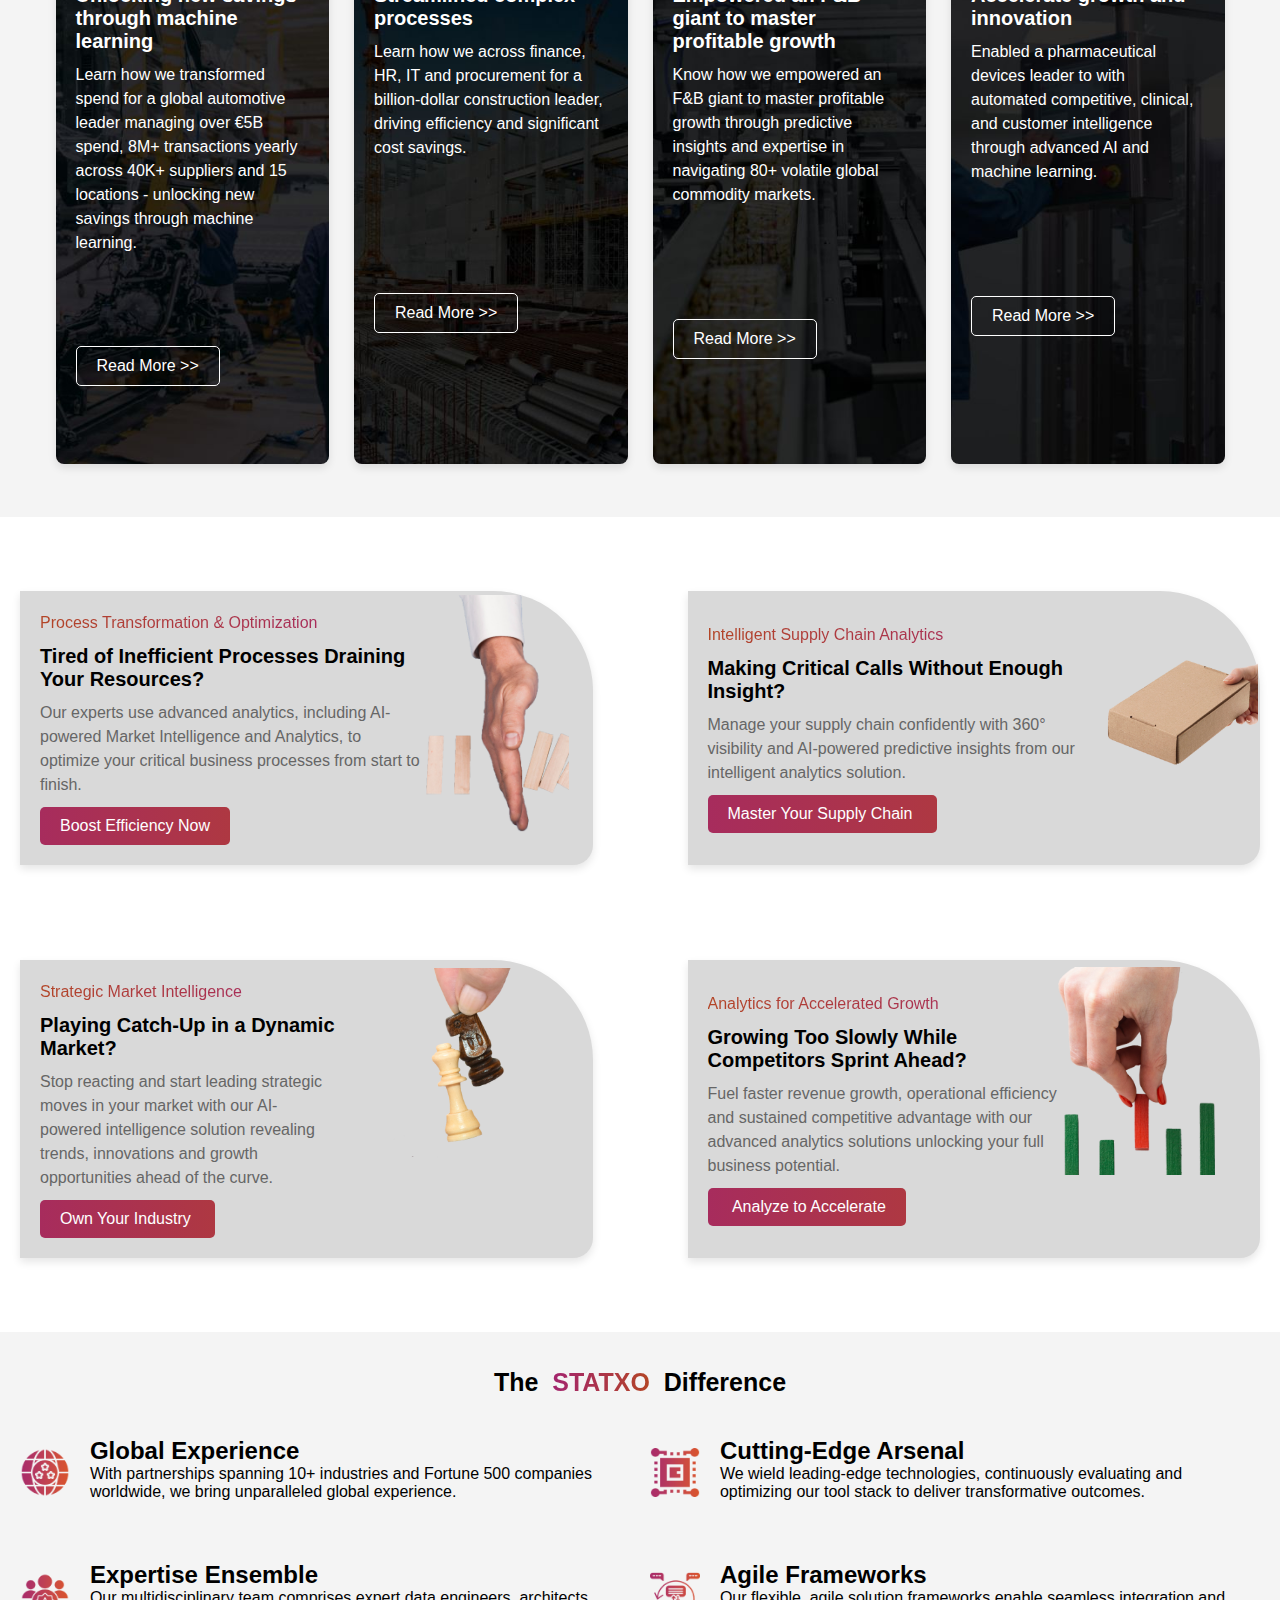
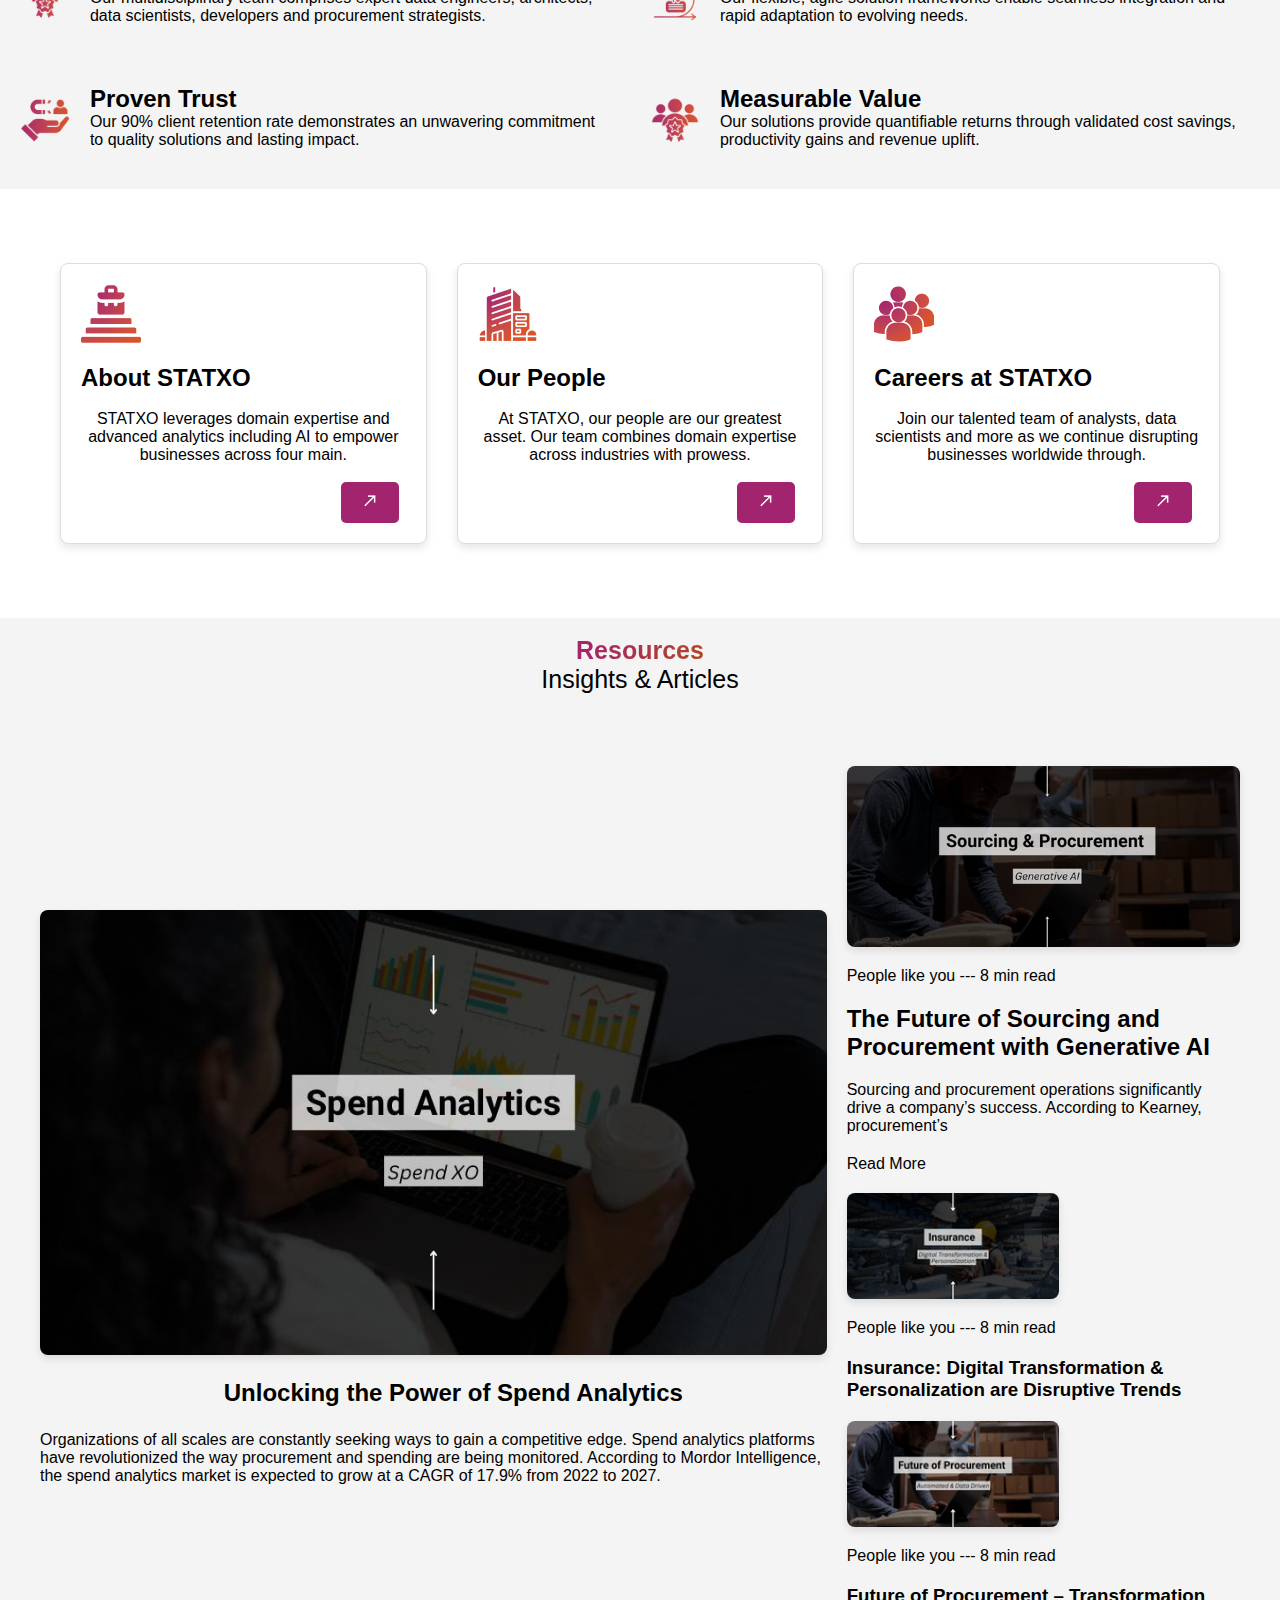
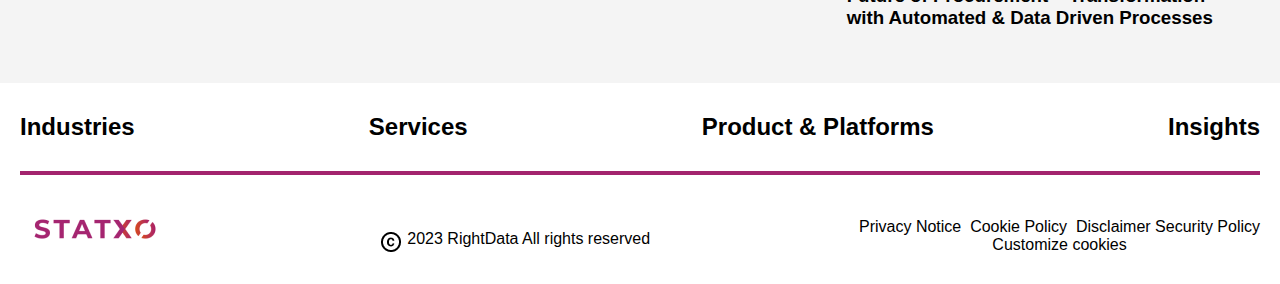
==== commit f9707425: "Update index.html" ====
--- a/index.html
+++ b/index.html
@@ -27,7 +27,20 @@
   <br>
   <br>
   <br>
-
+  <div class="slider" style="display: none;" >
+    <div class="slide">
+      <img src="./assets/Untitled design.jpg" alt="Image 1">
+    </div>
+    <div class="slide">
+      <img src="./assets/Untitled design (4).jpg" alt="Image 2">
+    </div>
+    <div class="slide">
+      <img src="./assets/Untitled design (2).jpg" alt="Image 3">
+    </div>
+    <div class="slide">
+      <img src="./assets/Untitled design (1).jpg" alt="Image 4">
+    </div>
+  </div>
 
     <!-- animation cards in second container -->
     <div>
@@ -129,8 +142,10 @@
         <br />
       
       <p style="font-size: 35px; font-weight: bold;">
-        Tranform Data into <span style="color: #a3246e;">Decisive Action</span> <br />
-        &nbsp;&nbsp;&nbsp;&nbsp;&nbsp;&nbsp;&nbsp;&nbsp;&nbsp;and <span style="color: #a3246e;">Tangible Outcomes</span>
+        Tranform Data into <span style="background: linear-gradient(270deg, #A3246E, #B34526); -webkit-background-clip: text;
+        background-clip: text;  color: transparent;">Decisive Action</span> <br />
+        &nbsp;&nbsp;&nbsp;&nbsp;&nbsp;&nbsp;&nbsp;&nbsp;&nbsp;and <span style="background: linear-gradient(270deg, #A3246E, #B34526); -webkit-background-clip: text;
+        background-clip: text;  color: transparent;">Tangible Outcomes</span>
       </p>
       <br>
 <br>
@@ -155,7 +170,8 @@
       <br>
      
       
-          <p style="color: #a3246e; font-weight: bold;">Learn more &nbsp;>></p>
+          <p style="background: linear-gradient(90deg, #A3246E, #B34526); -webkit-background-clip: text;
+          background-clip: text;  color: transparent; font-weight: bold;">Learn more &nbsp;>></p>
         </div>
       </div>
       <div class="cards1">
@@ -170,7 +186,8 @@
           <br>
           <br>
         
-          <p style="color: #a3246e; font-weight: bold;">Learn more &nbsp;>></p>
+          <p style="background: linear-gradient(90deg, #A3246E, #B34526); -webkit-background-clip: text;
+          background-clip: text;  color: transparent; font-weight: bold;">Learn more &nbsp;>></p>
         
         </div>
       </div>
@@ -186,7 +203,8 @@
           <br>
           <br>
      
-          <p style="color: #a3246e; font-weight: bold;">Learn more &nbsp;>></p>
+          <p style="background: linear-gradient(90deg, #A3246E, #B34526); -webkit-background-clip: text;
+          background-clip: text;  color: transparent; font-weight: bold;">Learn more &nbsp;>></p>
        
         </div>
       </div>
@@ -202,7 +220,8 @@
           <br>
           <br>
          
-          <p style="color: #a3246e; font-weight: bold;">Learn more &nbsp;>></p>
+          <p style="background: linear-gradient(90deg, #A3246E, #B34526); -webkit-background-clip: text;
+          background-clip: text;  color: transparent; font-weight: bold;">Learn more &nbsp;>></p>
        
         </div>
       </div>
@@ -281,7 +300,8 @@
           <img class="img1" src="./assets/chess1.png" alt="Logo 1" />
         </div>
         <div class="card-content_border">
-            <p style="color: #a3246e;">Process Transformation & Optimization</p>
+            <p style="background: linear-gradient(270deg, #A3246E, #B34526); -webkit-background-clip: text;
+            background-clip: text;  color: transparent;">Process Transformation & Optimization</p>
           <h3>Tired of Inefficient Processes Draining Your Resources?</h3>
           <p>Our experts use advanced analytics, including AI-powered Market Intelligence and Analytics, to optimize your critical business processes from start to finish.</p>
           <a href="#link1" class="read-more-btn_border">Boost Efficiency Now</a>
@@ -292,7 +312,8 @@
           <img class="img2" src="./assets/hand1.png" alt="Logo 2" />
         </div>
         <div class="card-content_border">
-            <p style="color: #a3246e;">Intelligent Supply Chain Analytics </p>
+            <p style="background: linear-gradient(270deg, #A3246E, #B34526); -webkit-background-clip: text;
+            background-clip: text;  color: transparent;">Intelligent Supply Chain Analytics </p>
 
           <h3>Making Critical Calls Without Enough Insight? </h3>
           <p>Manage your supply chain confidently with 360° visibility and AI-powered predictive insights from our intelligent analytics solution.</p>
@@ -304,7 +325,8 @@
           <img class="img3" src="./assets/chess.png" alt="Logo 3" />
         </div>
         <div class="card-content_border">
-            <p style="color: #a3246e;">Strategic Market Intelligence </p>
+            <p style="background: linear-gradient(270deg, #A3246E, #B34526); -webkit-background-clip: text;
+            background-clip: text;  color: transparent;">Strategic Market Intelligence </p>
 
           <h3>Playing Catch-Up in a Dynamic Market? </h3>
           <p>Stop reacting and start leading strategic moves in your market with our AI-powered intelligence solution revealing trends, innovations and growth opportunities ahead of the curve. </p>
@@ -316,7 +338,8 @@
           <img class="img4" src="./assets/chess2.png" alt="Logo 4" />
         </div>
         <div class="card-content_border">
-            <p style="color: #a3246e;">Analytics for Accelerated Growth </p>
+            <p style="background: linear-gradient(270deg, #A3246E, #B34526); -webkit-background-clip: text;
+            background-clip: text;  color: transparent;">Analytics for Accelerated Growth </p>
 
           <h3>Growing Too Slowly While Competitors Sprint Ahead? </h3>
           <p>Fuel faster revenue growth, operational efficiency and sustained competitive advantage with our advanced analytics solutions unlocking your full business potential. </p>
@@ -333,7 +356,8 @@
   <br>
   <br>
 
-  <p class="stat-head">The  &nbsp; <span style="color: #a3246e;">STATXO</span> &nbsp;  Difference</p>
+  <p class="stat-head">The  &nbsp; <span style="background: linear-gradient(90deg, #A3246E, #B34526); -webkit-background-clip: text;
+    background-clip: text;  color: transparent;">STATXO</span> &nbsp;  Difference</p>
     <div class="single-container">
       
         <div class="left-side">
@@ -440,7 +464,8 @@
     <!-- image footer container -->
     <div style="background-color: #F4F4F4;">
         <br>
-        <p class="stats-head">  <span style="color: #a3246e;">Resources</span> </p>
+        <p class="stats-head">  <span style="background: linear-gradient(90deg, #A3246E, #B34526); -webkit-background-clip: text;
+          background-clip: text;  color: transparent;">Resources</span> </p>
         <p class="stats-heads">Insights & Articles</p>
         <br>
         <br>
--- a/styles.css
+++ b/styles.css
@@ -32,8 +32,7 @@
    /* header section */
   
    .logo img {
-    max-width: 100px;
-    height: auto;
+    margin-bottom: -8%;
   }
   
   nav ul {
@@ -50,6 +49,8 @@
   nav ul li a {
     color: #a3246e;
     text-decoration: none;
+   
+    font-size: 18px;
     padding: 8px 12px;
     transition: background-color 0.3s ease;
   }
@@ -178,7 +179,7 @@
   }
   
   .card:hover #icon2 {
-    transform: translate(190%, -400%) rotate(0deg);
+    transform: translate(220%, -400%) rotate(0deg);
     transition-delay: 0.25s;
   }
   #icon3 {
@@ -190,19 +191,19 @@
   }
   
   .card:hover #icon3 {
-    transform: translate(125%, -400%) rotate(0deg);
+    transform: translate(110%, -350%) rotate(0deg);
     transition-delay: 0.25s;
   }
   #icon4 {
     position: absolute;
   
-    transform: translate(-15%, -378%) rotate(-90deg);
+    transform: translate(-15%, -398%) rotate(-90deg);
     transform-origin: center;
     transition: transform 0.5s ease; /* Adding transition for smooth effect */
   }
   
   .card:hover #icon4 {
-    transform: translate(125%, -400%) rotate(0deg);
+    transform: translate(150%, -400%) rotate(0deg);
     transition-delay: 0.25s;
   }
   
@@ -211,22 +212,25 @@
     transform: translateY(0) !important;
   }
   .card[for="c1"] {
-    background-image: url(./assets/process.png);
-  }
+    background-image: url(./assets/Untitled\ design.jpg);
+    /* background-size: auto; */
+    }
   
   .card[for="c2"] {
-    background-image: url(./assets/supplychain.png);
+    background-image: url(./assets/Untitled\ design\ \(4\).jpg);
   }
   
   .card[for="c3"] {
-    background-image: url(./assets/market.png);
+    background-image: url(./assets/Untitled\ design\ \(2\).jpg);
   }
   
   .card[for="c4"] {
-    background-image: url(./assets/analytics.png);
-  }
-  
- 
+    background-image: url(./assets/Untitled\ design\ \(1\).jpg);
+  }
+  
+.hidden-letter{
+  display: none;
+}
   
   /* scrolling container */
   .scrolling-container {
@@ -243,22 +247,23 @@
   
   .scrolling-text {
     display: flex;
-    animation: scroll 20s linear infinite;
-  }
-  
-  .scrolling-text span {
-    margin-right: 50px;
-    white-space: nowrap;
-    font-size: 1.5em;
-  }
-  
+    animation: scroll 20s infinite linear;
+  }
+
+  .scrolling-text img{
+    height: 100%;
+    margin: 0; /* Ensure there's no margin that could create gaps */
+    padding: 0;
+  }
+  
+
   @keyframes scroll {
-    0% {
-      transform: translateX(100%);
-    }
-    100% {
-      transform: translateX(-100%);
-    }
+    from {
+      transform: translateX(0%);
+  }
+  to {
+      transform: translateX(-150%);
+  }
   }
   
   /* heading tag data after scrolling content */
@@ -288,7 +293,7 @@
     width: calc(25% - 20px);
     padding: 20px;
     box-sizing: border-box;
-    text-align: center;
+    
   }
   
   .cards1 {
@@ -300,11 +305,11 @@
     width: calc(25% - 20px);
     padding: 20px;
     box-sizing: border-box;
-    text-align: center;
+
   }
 
   .cards-logo img {
-    max-width: 50px;
+    max-width: 72px;
     margin-bottom: 10px;
     display: flex;
   }
@@ -325,12 +330,12 @@
     background-image: linear-gradient(to right, #a72c5d, #ae3842);
     display: flex;
     color: white;
-    height: auto;
+    height: 178px;
     align-items: center;
   }
   .partner-button{
     margin-left: 38%; background-color: white; border: none; border-radius: 5px; width: 200px;
-      height: 30px;
+      height: 48px;
   }
   
   /* card_anim */
@@ -339,8 +344,8 @@
     flex-wrap: wrap;
     justify-content: space-around;
     gap: 20px;
-    padding: 20px;
-    background-color: #e5e5e5;
+    padding: 53px ;
+    background-color: #F4F4F4;
   }
   
   .card_anim {
@@ -388,8 +393,33 @@
     background-color: transparent;
     color: white;
     text-decoration: none;
-    border: white;
+    border: 1px solid;
     border-radius: 5px;
+    margin-top: 48%;
+    transition: background-color 0.3s ease;
+  }
+    /* Read more button */
+    .read-more-btn1 {
+      display: inline-block;
+      padding: 10px 20px;
+      background-color: transparent;
+      color: white;
+      text-decoration: none;
+      border: 1px solid;
+      border-radius: 5px;
+      margin-top: 39%;
+      transition: background-color 0.3s ease;
+    }
+      /* Read more button */
+  .read-more-btn2 {
+    display: inline-block;
+    padding: 10px 20px;
+    background-color: transparent;
+    color: white;
+    text-decoration: none;
+    border: 1px solid;
+    border-radius: 5px;
+    margin-top: 57%;
     transition: background-color 0.3s ease;
   }
   
@@ -398,11 +428,11 @@
   .card-container_border {
     display: grid;
     grid-template-columns: repeat(2, 1fr);
-    gap: 20px;
+    gap: 95px;
     margin: 0 auto;
     padding: 20px;
-    width: 80%;
-    max-width: 1200px;
+  
+    max-width: 1352px;
     
   }
   
@@ -410,12 +440,12 @@
     display: flex;
     align-items: center;
     flex-direction: row-reverse;
-    background-color: #f4f4f4;
+    background-color: #D9D9D9;
     border-radius: 0 100px 20px 0;
     box-shadow: 0 4px 8px rgba(0, 0, 0, 0.1);
     padding: 20px;
     box-sizing: border-box;
-    text-align: center;
+  
     transition: transform 0.3s ease;
   }
   
@@ -423,11 +453,33 @@
       transform: translateY(-10px);
   } */
   
-  .card-logo_border img {
+  .card-logo_border .img1 {
     max-width: 150px;
-  
-  }
-  
+    margin-left: -2%;
+    margin-top: -12%;
+  
+  }
+
+  .card-logo_border .img2 {
+    max-width: 160px;
+    margin-left: 11%;
+    margin-top: -24%;
+  
+  }
+  .card-logo_border .img3{
+    max-width: 237px;
+    margin-left: -14%;
+    margin-top: -37%;
+  }
+  .card-logo_border .img4{
+    max-width: 160px;
+    margin-left: -14%;
+    margin-top: -45%;
+  
+  }
+
+
+
   .card-content_border h3 {
     margin-bottom: 10px;
     font-size: 1.25em;
@@ -471,7 +523,7 @@
     gap: 20px; /* Space between columns */
     padding: 20px;
     justify-items: center;
-    background-color: #e5e5e5;
+    background-color: #F4F4F4;
 }
 
 .left-side,
@@ -482,10 +534,39 @@
 }
 
 .item {
-    background-color: #e5e5e5;
+    background-color: #F4F4F4;
     padding: 20px;
    
   
+}
+.left-side-card {
+  display: flex;
+  background-color: #F4F4F4;
+  /* box-shadow: 0 4px 8px rgba(0, 0, 0, 0.1); */
+  /* border-radius: 8px; */
+  /* row-gap: 10%; */
+  overflow: hidden;
+
+}
+
+.left-image {
+    /* width: 28%; */
+    height: 48%;
+    margin-top: 5%;
+}
+
+.item {
+  padding: 20px;
+  /* width: 50%; */
+  display: flex;
+  flex-direction: column;
+  justify-content: center;
+}
+
+/* .left-image {
+  width: 13%;
+  height: 13%;
+  margin-top: 5%;
 }
 .item > h2{
     display: flex;
@@ -495,7 +576,7 @@
     height: auto;
     display: block;
     margin-top: 10px;
-}
+} */
 
 /* three footer container ---- flex end */
 .three-container {
@@ -538,6 +619,9 @@
     padding: 10px 20px;
     border-radius: 5px;
     cursor: pointer;
+
+    margin-left: 80%;
+
     transition: background-color 0.3s ease;
 }
 /* image footer conatainer */
@@ -689,6 +773,17 @@
     text-align: center;
     transition: transform 0.3s ease;
   }
+  .three-button {
+    background-color: #a3246e;
+    color: white;
+    border: none;
+    padding: 10px 20px;
+    border-radius: 5px;
+    cursor: pointer;
+    margin-left: 30%;
+    transition: background-color 0.3s ease;
+}
+  
   }
   
   /* ipad view */
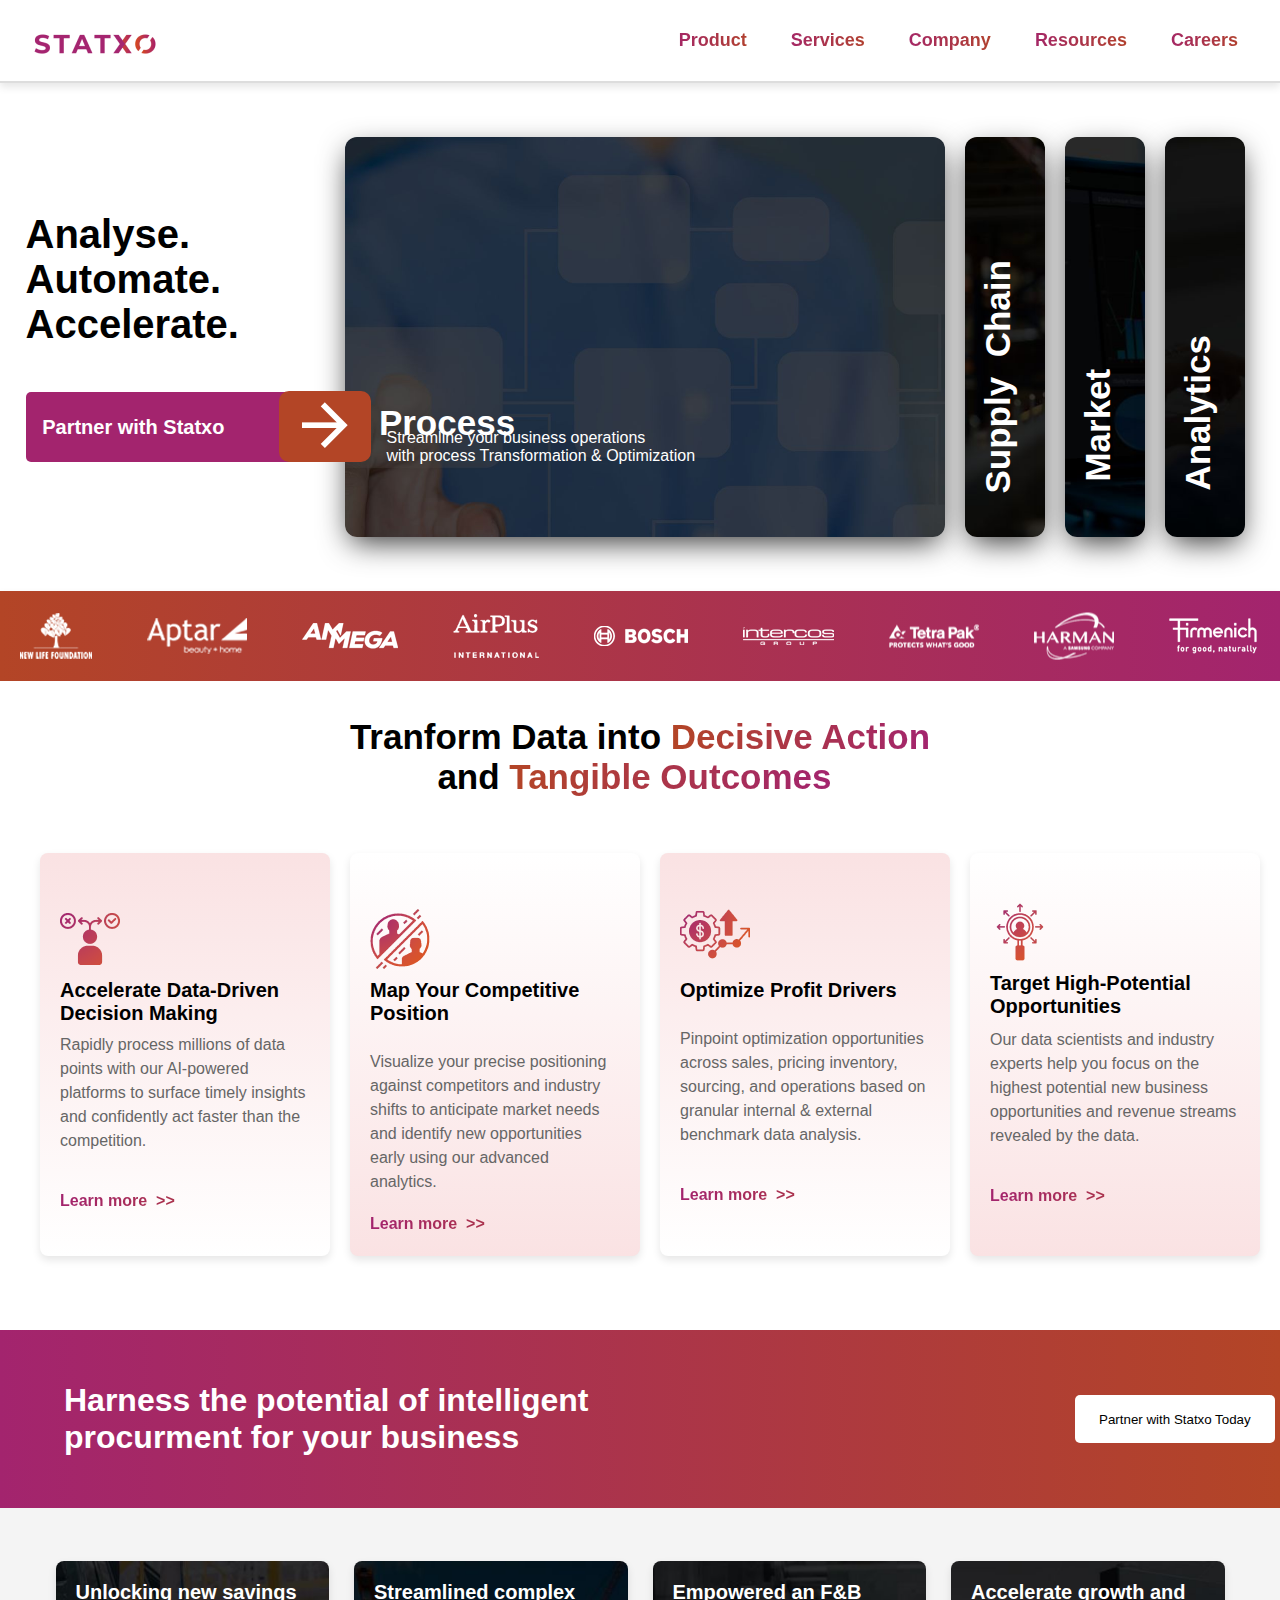
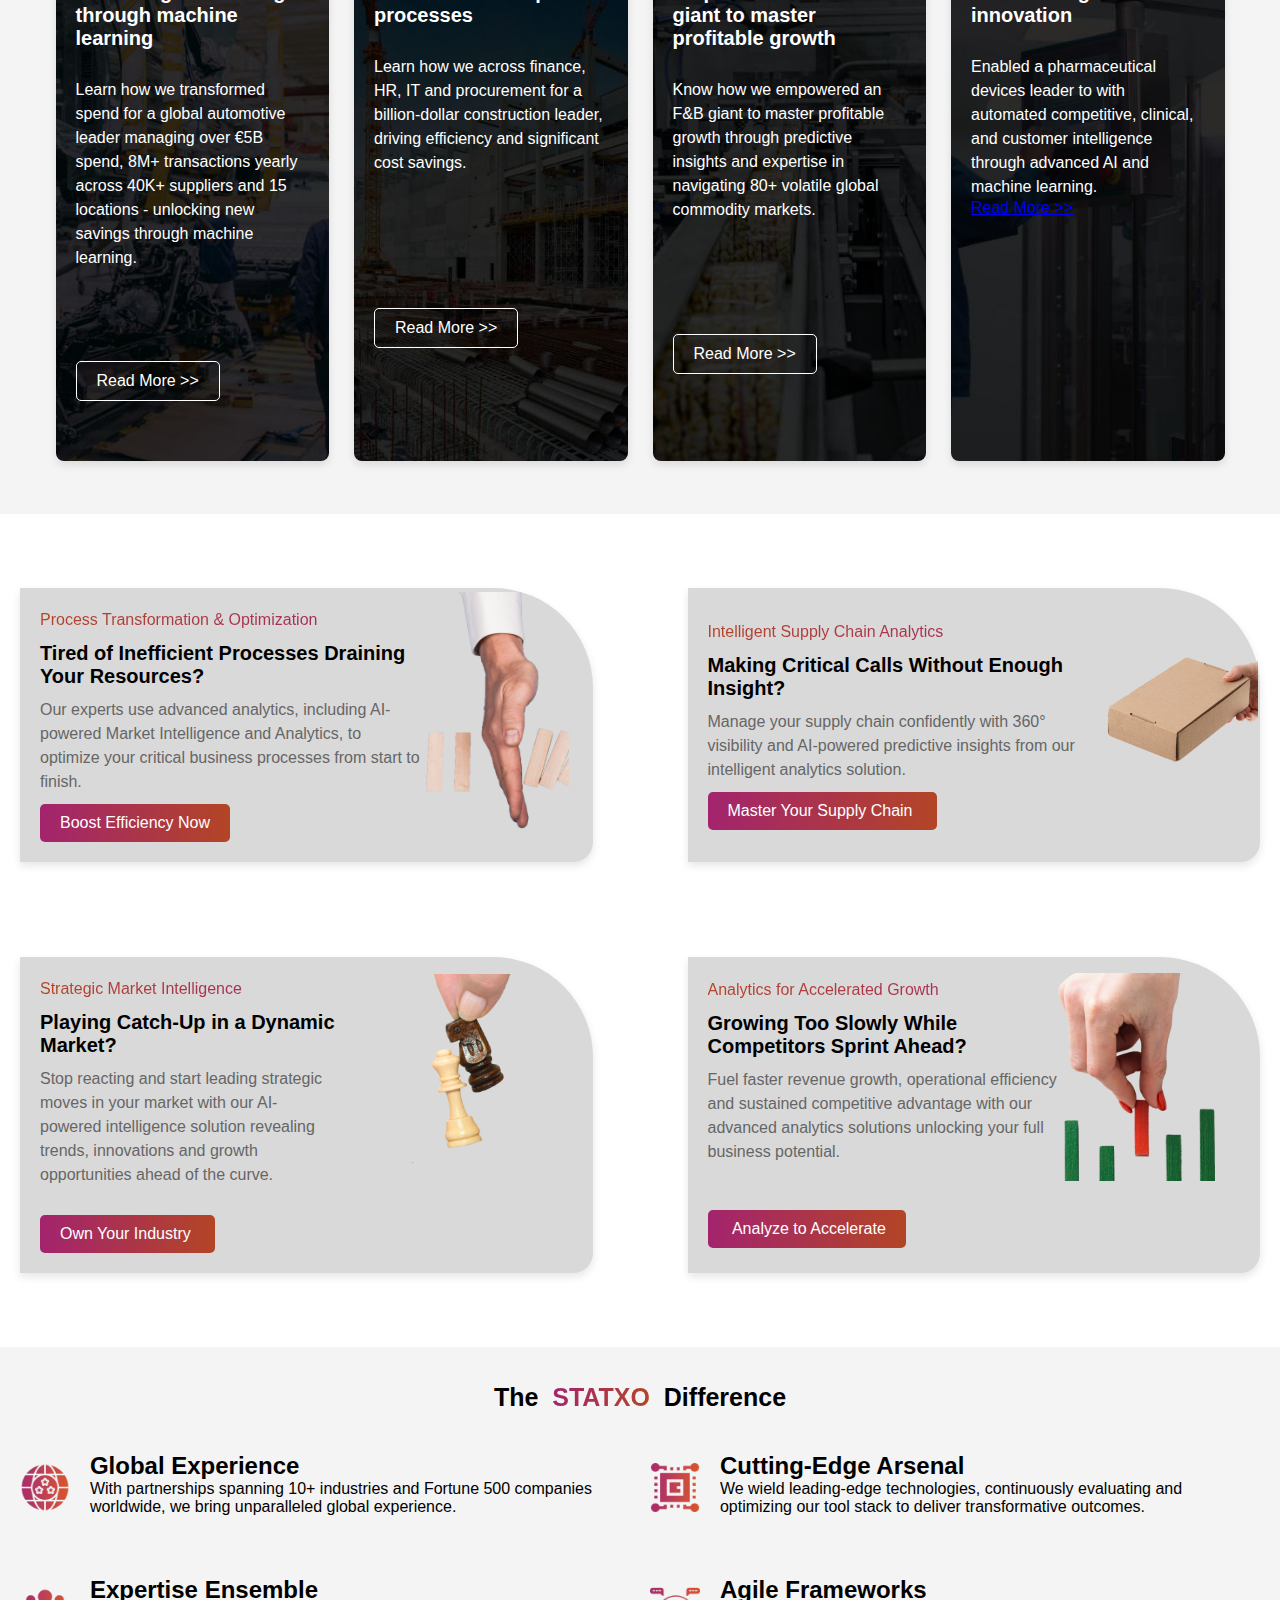
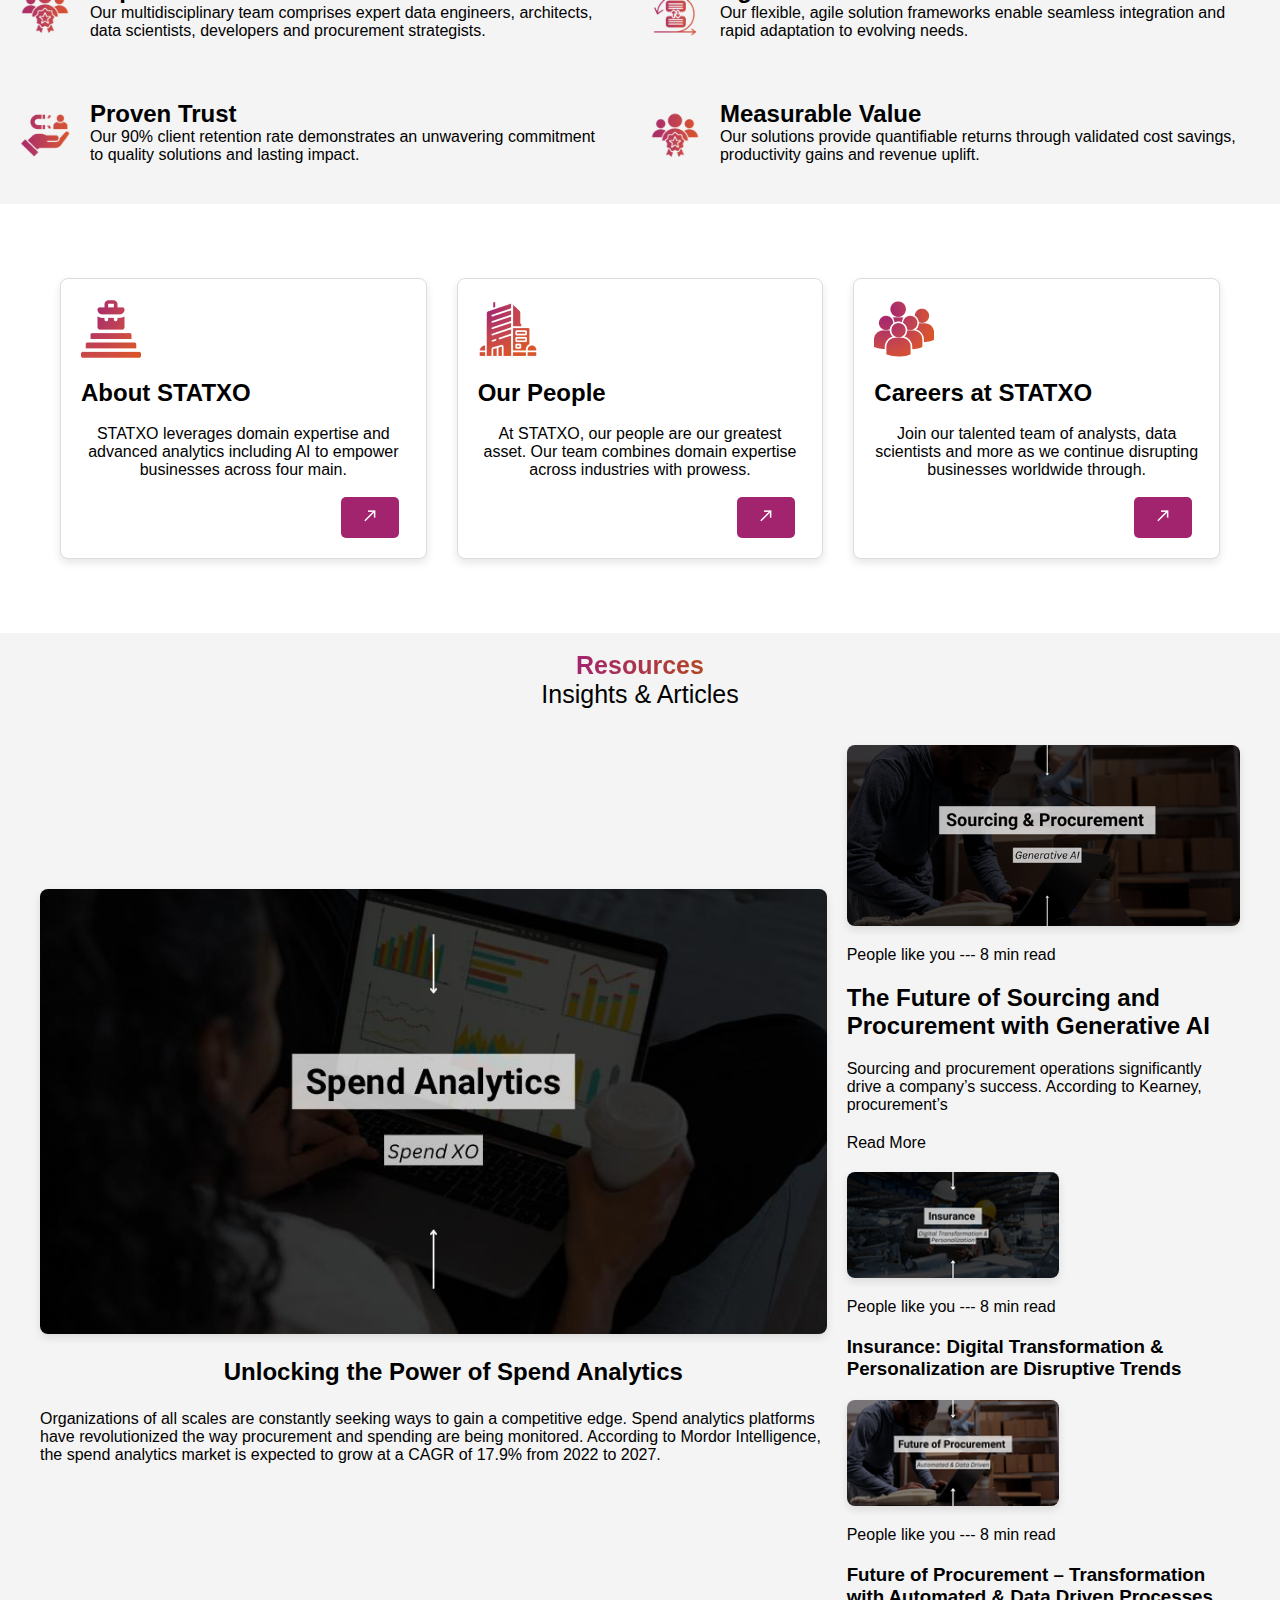
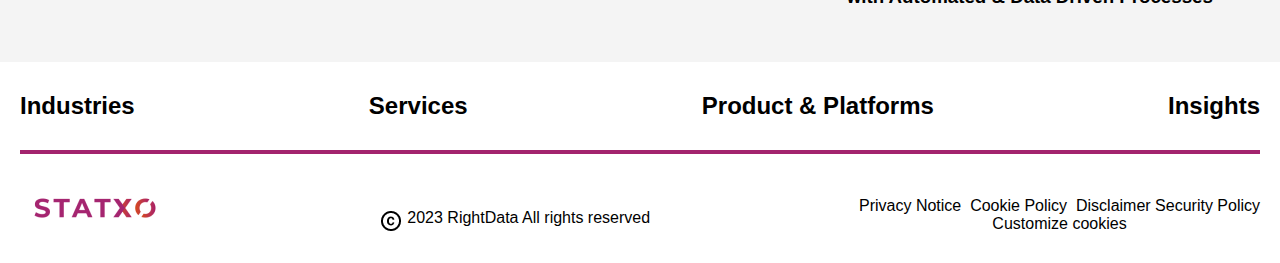
==== commit 9e81b0e8: "Update index.html" ====
--- a/index.html
+++ b/index.html
@@ -162,10 +162,10 @@
         <div class="cards-logo">
           <img src="./assets/decision-making_11253598 1.png" alt="Logo 1" />
         </div>
-        <div class="card-content">
-          <h3>Accelerate Data-Driven Decision Making</h3>
+        <div class="cards-content">
+          <h3>Accelerate Data-Driven <br> Decision Making</h3>
           <br>
-          <p>Rapidly process millions of data points with our AI-powered platforms to surface timely insights and confidently act faster than the competition. </p>
+          <p style="  margin-top: -8%;">Rapidly process millions of data points with our AI-powered platforms to surface timely insights and confidently act faster than the competition. </p>
       <br>
       <br>
      
@@ -182,9 +182,9 @@
         </div>
         <div class="cards-content">
           <h3>Map Your Competitive Position</h3>
-          <p>Visualize your precise positioning against competitors and industry shifts to anticipate market needs and identify new opportunities early using our advanced analytics.   </p>
+          <p style="margin-top: 10%;">Visualize your precise positioning against competitors and industry shifts to anticipate market needs and identify new opportunities early using our advanced analytics.   </p>
           <br>
-          <br>
+       
         
           <p style="background: linear-gradient(90deg, #A3246E, #B34526); -webkit-background-clip: text;
           background-clip: text;  color: transparent; font-weight: bold;">Learn more &nbsp;>></p>
@@ -195,11 +195,11 @@
         <br>
         <br>
         <div class="cards-logo">
-          <img src="./assets/management_10842609 1.png" alt="Logo 3" />
+          <img src="./assets/management_10842609 1.png" alt="Logo 3" style="margin-top: -4%;" />
         </div>
         <div class="cards-content">
-          <h3>Optimize Profit Drivers</h3>
-          <p>Pinpoint optimization opportunities across sales, pricing inventory, sourcing, and operations based on granular internal & external benchmark data analysis. </p>
+          <h3 style="    margin-bottom: 10px;">Optimize Profit Drivers</h3>
+          <p style="    margin-top: 10%;">Pinpoint optimization opportunities across sales, pricing inventory, sourcing, and operations based on granular internal & external benchmark data analysis. </p>
           <br>
           <br>
      
@@ -212,7 +212,7 @@
         <br>
         <br>
         <div class="cards-logo">
-          <img src="./assets/expansion_12366949 1.png" alt="Logo 4" />
+          <img src="./assets/expansion_12366949 1.png" alt="Logo 4" style="margin-top: -3%;" />
         </div>
         <div class="cards-content">
           <h3>Target High-Potential Opportunities </h3>
@@ -246,6 +246,7 @@
          
           <div class="card-content_anim">
             <h3>Unlocking new savings through machine learning </h3>
+            <br>
             <p>Learn how we transformed spend for a global automotive leader managing over €5B spend, 8M+ transactions yearly across 40K+ suppliers and 15 locations - unlocking new savings through machine learning. </p>
           
             <a href="#link4" class="read-more-btn1">Read More >></a>
@@ -257,6 +258,8 @@
         <div class="card-image_anim" style="background-image: url('./assets/3.jpg')">
           <div class="card-content_anim">
             <h3>Streamlined complex processes</h3>
+            <br>
+
             <p>Learn how we across finance, HR, IT and procurement for a billion-dollar construction leader, driving efficiency and significant cost savings. </p>
           
             <a href="#link4" class="read-more-btn2">Read More >></a>
@@ -269,6 +272,8 @@
           <div class="card-content_anim">
           
             <h3>Empowered an F&B giant to master profitable growth  </h3>
+            <br>
+
             <p>Know how we empowered an F&B giant to master profitable growth through predictive insights and expertise in navigating 80+ volatile global commodity markets.</p>
           
             <a href="#link4" class="read-more-btn">Read More >></a>
@@ -280,10 +285,12 @@
         <div class="card-image_anim" style="background-image: url('./assets/4.jpg')">
           <div class="card-content_anim">
             <h3>Accelerate growth and innovation</h3>
+            <br>
+
             <p>Enabled a pharmaceutical devices leader to with automated competitive, clinical, and customer intelligence through advanced AI and machine learning.</p>
            
 
-            <a href="#link4"  class="read-more-btn">Read More >></a>
+            <a href="#link4"  class="read-more-btn4">Read More >></a>
           
           </div>
         </div>
@@ -330,6 +337,7 @@
 
           <h3>Playing Catch-Up in a Dynamic Market? </h3>
           <p>Stop reacting and start leading strategic moves in your market with our AI-powered intelligence solution revealing trends, innovations and growth opportunities ahead of the curve. </p>
+         <br>
           <a href="#link3" class="read-more-btn_border">Own Your Industry </a>
         </div>
       </div>
@@ -338,11 +346,15 @@
           <img class="img4" src="./assets/chess2.png" alt="Logo 4" />
         </div>
         <div class="card-content_border">
+          
             <p style="background: linear-gradient(270deg, #A3246E, #B34526); -webkit-background-clip: text;
-            background-clip: text;  color: transparent;">Analytics for Accelerated Growth </p>
+            background-clip: text;  color: transparent; margin-top: -1%;">Analytics for Accelerated Growth </p>
 
           <h3>Growing Too Slowly While Competitors Sprint Ahead? </h3>
           <p>Fuel faster revenue growth, operational efficiency and sustained competitive advantage with our advanced analytics solutions unlocking your full business potential. </p>
+        <br>
+        <br>
+       
           <a href="#link4" class="read-more-btn_border"> Analyze to Accelerate</a>
         </div>
       </div>
@@ -469,8 +481,7 @@
         <p class="stats-heads">Insights & Articles</p>
         <br>
         <br>
-        <br>
-        <br>
+    
 
         <div class="image-footer-container">
 
--- a/styles.css
+++ b/styles.css
@@ -24,7 +24,7 @@
     align-items: center;
     background-color: #fff;
     padding: 20px 20px;
-    color: #a3246e;
+    /* color: #a3246e; */
     /* Border around the header */
     border-bottom: 2px solid #ddd;
     box-shadow: 0 4px 8px rgba(0, 0, 0, 0.1);
@@ -47,9 +47,10 @@
   }
   
   nav ul li a {
-    color: #a3246e;
+    background: linear-gradient(90deg, #A3246E, #B34526); -webkit-background-clip: text;
+    background-clip: text;  color: transparent;
     text-decoration: none;
-   
+   font-weight: bold;
     font-size: 18px;
     padding: 8px 12px;
     transition: background-color 0.3s ease;
@@ -115,6 +116,7 @@
     cursor: pointer;
     overflow: hidden;
     /* border-radius: 2rem; */
+    display: block;
     margin: 0 10px;
     display: flex;
     align-items: flex-end;
@@ -227,6 +229,8 @@
   .card[for="c4"] {
     background-image: url(./assets/Untitled\ design\ \(1\).jpg);
   }
+  
+
   
 .hidden-letter{
   display: none;
@@ -241,8 +245,8 @@
     box-shadow: 0 4px 8px rgba(0, 0, 0, 0.1);
     padding: 20px;
     box-sizing: border-box;
-    background-color: #a72c5d; /* For browsers that do not support gradients */
-    background-image: linear-gradient(to right, #a72c5d, #ae3842);
+    /* background-color: #a72c5d;  */
+    background-image: linear-gradient(270deg, #A3246E, #B34526);
   }
   
   .scrolling-text {
@@ -326,8 +330,8 @@
   
   /* harness */
   .harness {
-    background-color: #a72c5d; /* For browsers that do not support gradients */
-    background-image: linear-gradient(to right, #a72c5d, #ae3842);
+    /* background-color: #a72c5d; */
+    background-image: linear-gradient(90deg, #A3246E, #B34526);
     display: flex;
     color: white;
     height: 178px;
@@ -494,8 +498,8 @@
   .read-more-btn_border {
     display: inline-block;
     padding: 10px 20px;
-    background-color: #a72c5d; /* For browsers that do not support gradients */
-    background-image: linear-gradient(to right, #a72c5d, #ae3842);
+    /* background-color: #a72c5d; */
+    background-image: linear-gradient(90deg, #A3246E, #B34526);
     color: white;
     text-decoration: none;
     border-radius: 5px;
@@ -744,6 +748,48 @@
     .card-container_border {
       grid-template-columns: 1fr;
     }
+    .card[for="c1"] {
+      background-image: url(./assets/Untitled\ design.jpg);
+      /* background-size: auto; */  
+      display: none;
+      }
+    
+    .card[for="c2"] {
+      background-image: url(./assets/Untitled\ design\ \(4\).jpg);
+      display: none;
+   
+    }
+    
+    .card[for="c3"] {
+      background-image: url(./assets/Untitled\ design\ \(2\).jpg);
+      display: none;
+   
+    }
+    
+    .card[for="c4"] {
+      background-image: url(./assets/Untitled\ design\ \(1\).jpg);
+   
+      display: none;
+    }
+
+    
+
+    .slider {
+      display: block  ;
+      overflow-x: auto;
+      scroll-snap-type: x mandatory;
+    }
+    
+    .slide {
+      flex: 0 0 auto;
+      width: 100vw; /* Ensure each slide occupies the full viewport width */
+      scroll-snap-align: start;
+    }
+    
+    .slide img {
+      width: 100%;
+      height: auto;
+    }
      /* harness */
   .harness {
     background-color: #a72c5d;
@@ -794,4 +840,13 @@
     .card_anim {
       width: 100%;
     }
-  }
+
+    .slider {
+      overflow-x: hidden;
+    }
+  
+    .slide {
+      flex: 0 0 calc(25% - 20px); /* Adjust width for four slides in a row with gap */
+      margin-right: 20px; /* Gap between slides */
+    }
+  }
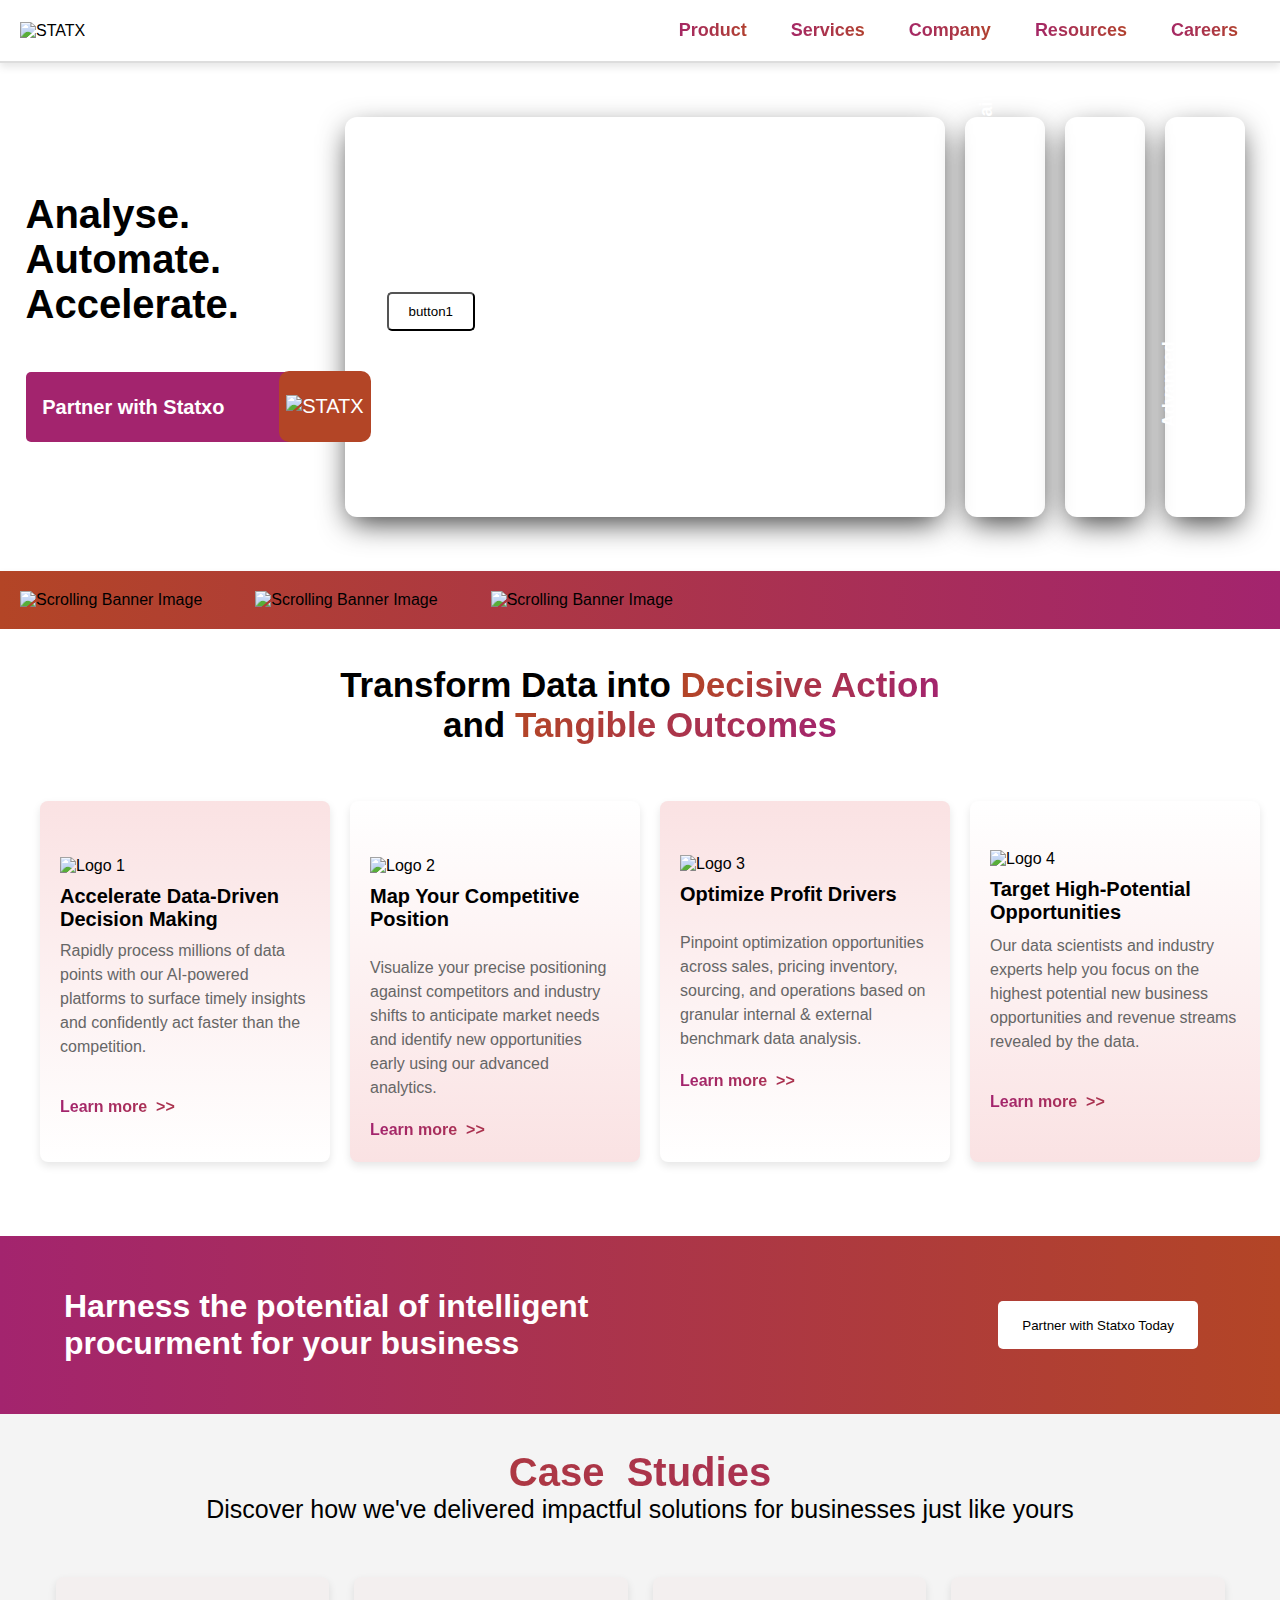
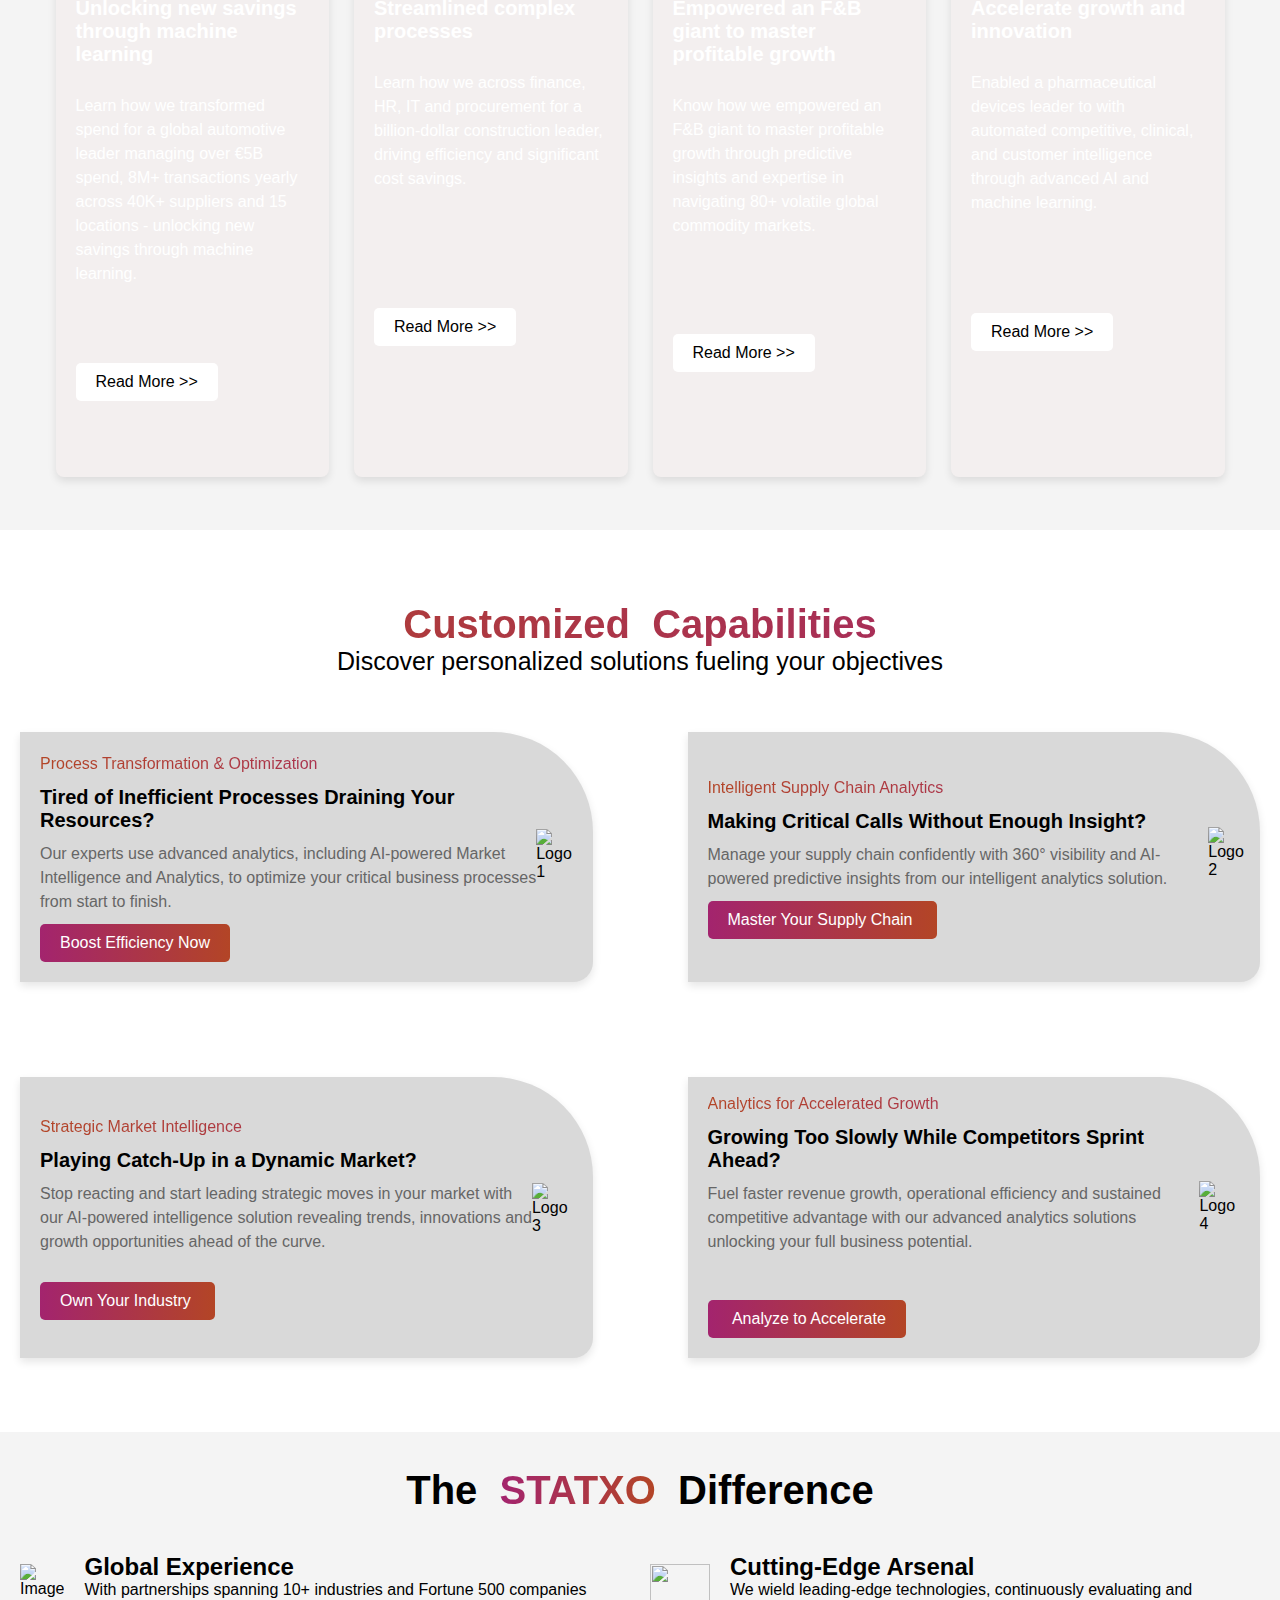
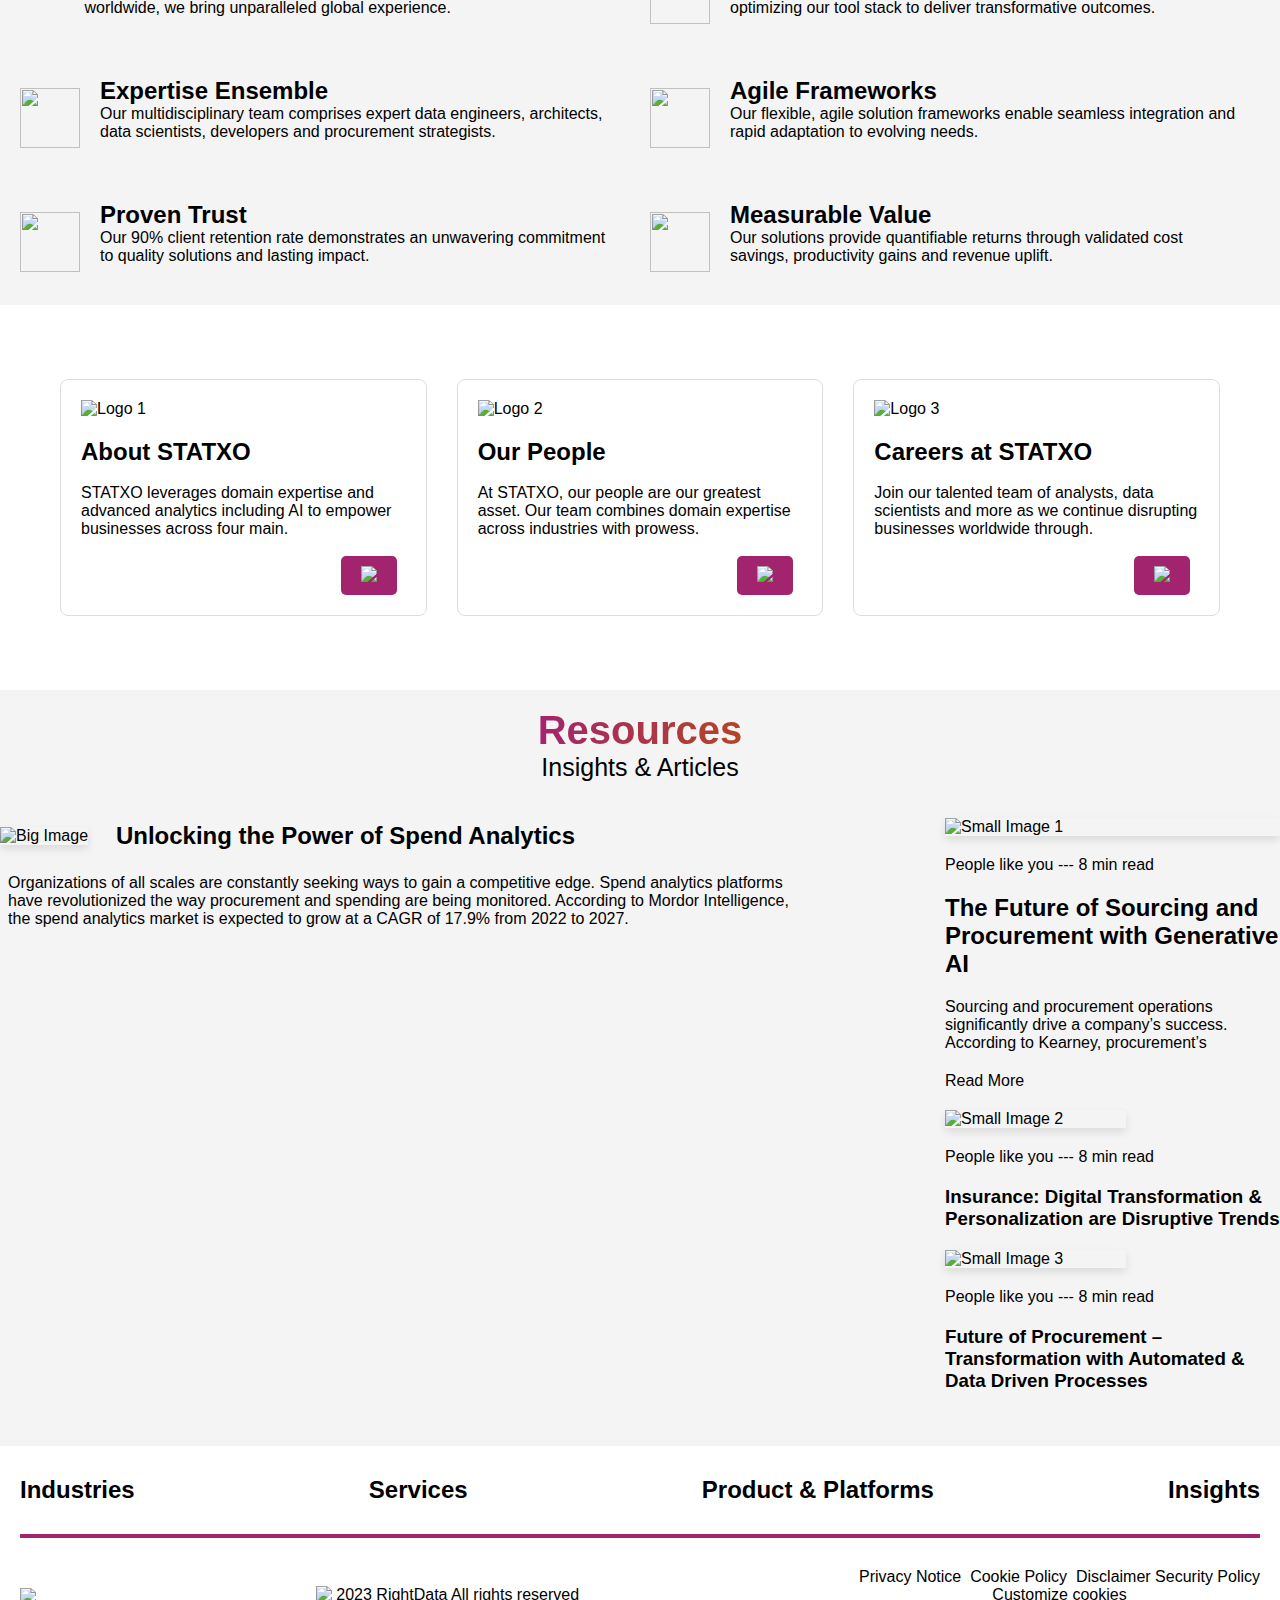
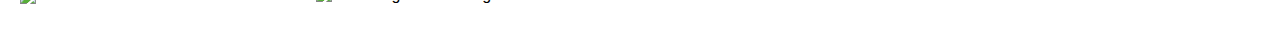
==== commit b9396e4e: "Add files via upload" ====
--- a/index.html
+++ b/index.html
@@ -11,6 +11,7 @@
     <!-- <script src="script.js"></script> -->
     <!-- header section -->
     <header>    
+      <!-- <img src="assets/hamburger.png" class="hamburger"> -->
       <div class="logo">
         <img src="./assets/logo.png" alt="STATX" />
       </div>
@@ -62,46 +63,99 @@
 
 
         <label style="width: 600px;" for="c1" id="cards" class="card">
-          <div class="row">
-            <div class="icon" id="icon1" style="transform: translate(125%,-372%);" >Process</div>
-                </div>
-                <p id="displayText" style="margin-bottom: 12%;
-                margin-left: 7%;color: white;" >Streamline your business operations <br>with process Transformation & Optimization</p>
+          <!-- <div class="row"> -->
+            <p class="icon" id="icon1" style="    transform: translate(13%, -1339%);
+            font-size: 18px;
+            font-weight: 700;
+            color: white;" >Process Transformation & Optimization</p>
+                <!-- </div> -->
+                <p id="displayText" style="margin-bottom: 31%;
+                margin-left: 7%;color: white;" >Streamline your business operations with Process 
+                Transformation & Optimization. Enhance efficiency and standardize 
+                back-office tasks like Procurement, Supply Chain, HR, and Finance.
+                <br>
+                <br>
+                <button style="display: inline-block;
+                padding: 10px 20px;
+                background-color: #fff;
+                color: #000;
+                text-decoration: none;
+
+                border-radius: 5px;
+                transition: background-color 0.3s ease;">button1</button></p>
             
           
 
         </label>
         <input type="radio" name="slide" id="c2" />
         <label  for="c2" id="cards1" class="card">
-          <div class="row">
-            <div class="icon" id="icon2">Supply<span class="hidden-letter">_</span>&nbsp;&nbsp;Chain</div>
+          <!-- <div class="row"> -->
+            <p class="icon" id="icon2">Procurement & Supply Chain Transformation</p>
           
                
 
          
-          </div>
-          <p id="displayText1" style="display: none; color: #fff; margin-bottom: 13%;
-                margin-left: 7%;">Take control of procurement and supply chain tasks with AI-powered intelligence and analytics.</p>
+          <!-- </div> -->
+          <p id="displayText1" style="display: none; color: #fff; margin-bottom: 33%;
+                margin-left: 7%;">Take control of procurement and supply 
+                chain tasks with AI-powered intelligence and analytics. 
+                Gain visibility into spending, suppliers, sustainability, and more. 
+                Utilize predictive insights for confident decisions.
+                <br>
+                <br>
+                <button style="display: inline-block;
+                padding: 10px 20px;
+                background-color: #fff;
+                color: #000;
+                text-decoration: none;
+
+                border-radius: 5px;
+                transition: background-color 0.3s ease;">button2</button></p>
          
         </label>
         <input type="radio" name="slide" id="c3" />
         <label for="c3" id="cards2" class="card">
-          <div class="row">
-            <div class="icon" id="icon3">Market</div>
+          <!-- <div class="row"> -->
+            <p class="icon" id="icon3">Strategic Intelligence & Advisory</p>
           
  
-          </div>
-          <p id="displayText2"   style="display: none; color: #fff; margin-bottom: 13%;
-          margin-left: 7%;">Gain a competitive edge with AI-Powered Market Intelligence.</p>
+          <!-- </div> -->
+          <p id="displayText2"   style="display: none; color: #fff; margin-bottom: 33%;
+          margin-left: 7%;">Gain a competitive edge with Strategic 
+          Intelligence & Advisory. By leveraging cutting-edge technology, 
+          uncover strategic trends and growth opportunities early on, allowing
+           your business to adapt proactively to market shifts.
+           <br>
+                <br>
+                <button style="display: inline-block;
+                padding: 10px 20px;
+                background-color: #fff;
+                color: #000;
+                text-decoration: none;
+
+                border-radius: 5px;
+                transition: background-color 0.3s ease;">button3</button></p>
         </label>
         <input type="radio" name="slide" id="c4" />
         <label for="c4" id="cards3" class="card">
-          <div class="row">
-            <div class="icon" id="icon4">Analytics</div>
+          <!-- <div class="row"> -->
+            <p class="icon" id="icon4">Advanced Analytics & Automation</p>
             
-          </div>
-          <p id="displayText3" style="display: none; color: #fff; margin-bottom: 13%;
-          margin-left: 7%;">Uncover hidden insights and boost revenue, efficiency, and innovation with Advanced Analytics & Automation</p>
+          <!-- </div> -->
+          <p id="displayText3" style="display: none; color: #fff; margin-bottom: 33%;
+          margin-left: 6%;">Uncover hidden insights and boost revenue,
+           efficiency, and innovation with Advanced Analytics & Automation.
+            Utilize intelligent modeling and automation to optimize performance.
+            <br>
+            <br>
+            <button style="display: inline-block;
+            padding: 10px 20px;
+            background-color: #fff;
+            color: #000;
+            text-decoration: none;
+
+            border-radius: 5px;
+            transition: background-color 0.3s ease;">button4</button></p>
         </label>
       </div>
     </div>
@@ -112,24 +166,39 @@
     <!-- scrolling container -->
     <div class="scrolling-container">
       <div class="scrolling-text">
-      <img src="./assets/Component 45.png" alt="Scrolling Banner Image">
-      <img src="./assets/Component 45.png" alt="Scrolling Banner Image">
-      <img src="./assets/Component 45.png" alt="Scrolling Banner Image">
-
-        <!-- <span> <img src="./com-logo/GRADIENT LOGOS.png"  /></span>
-      <span> <img src="./com-logo/Layer 1.png"  /></span>
-        
-        <span> <img src="./com-logo/Layer 11.png"  /></span>
-        <span> <img src="./com-logo/Layer 13.png"  /></span>
+      <img src="./assets/Component 45.png"  alt="Scrolling Banner Image">
+      <img src="./assets/Component 45.png"  alt="Scrolling Banner Image">
+      <img src="./assets/Component 45.png"  alt="Scrolling Banner Image">
+
+
+      <!-- <img src="./assets/scrolling/GRADIENT LOGOS.png"  alt="Scrolling Banner Image">
+      <img src="./assets/scrolling/Layer 1.png"  alt="Scrolling Banner Image">
+      <img src="./assets/scrolling/Layer 2.png"  alt="Scrolling Banner Image">
+      <img src="./assets/scrolling/Layer 3.png"  alt="Scrolling Banner Image">
+      <img src="./assets/scrolling/Layer 4 (1).png"  alt="Scrolling Banner Image">
+      <img src="./assets/scrolling/Layer 5.png"  alt="Scrolling Banner Image">
+      <img src="./assets/scrolling/Layer 6.png"  alt="Scrolling Banner Image">
+      <img src="./assets/scrolling/Layer 7.png"  alt="Scrolling Banner Image">
+      <img src="./assets/scrolling/Layer 9.png"  alt="Scrolling Banner Image">
+      <img src="./assets/scrolling/Layer 10.png"  alt="Scrolling Banner Image">
+      <img src="./assets/scrolling/Layer 11.png"  alt="Scrolling Banner Image">
+      <img src="./assets/scrolling/Layer 12.png"  alt="Scrolling Banner Image">
+      <img src="./assets/scrolling/Layer 13 (1).png"  alt="Scrolling Banner Image">
+     
        
-        <span> <img src="./com-logo/Layer 2.png"  /></span>
-        <span> <img src="./com-logo/Layer 3.png"  /></span>
-        <span> <img src="./com-logo/Layer 4.png"  /></span>
-        <span> <img src="./com-logo/Layer 6.png"  /></span>
-        <span> <img src="./com-logo/Layer 7.png"  /></span>
-        <span> <img src="./com-logo/Layer 8.png"  /></span>
-       
-        <span> <img src="./com-logo/Layer 9.png"  /></span> -->
+      <img src="./assets/scrolling/GRADIENT LOGOS.png"  alt="Scrolling Banner Image">
+      <img src="./assets/scrolling/Layer 1.png"  alt="Scrolling Banner Image">
+      <img src="./assets/scrolling/Layer 2.png"  alt="Scrolling Banner Image">
+      <img src="./assets/scrolling/Layer 3.png"  alt="Scrolling Banner Image">
+      <img src="./assets/scrolling/Layer 4 (1).png"  alt="Scrolling Banner Image">
+      <img src="./assets/scrolling/Layer 5.png"  alt="Scrolling Banner Image">
+      <img src="./assets/scrolling/Layer 6.png"  alt="Scrolling Banner Image">
+      <img src="./assets/scrolling/Layer 7.png"  alt="Scrolling Banner Image">
+      <img src="./assets/scrolling/Layer 9.png"  alt="Scrolling Banner Image">
+      <img src="./assets/scrolling/Layer 10.png"  alt="Scrolling Banner Image">
+      <img src="./assets/scrolling/Layer 11.png"  alt="Scrolling Banner Image">
+      <img src="./assets/scrolling/Layer 12.png"  alt="Scrolling Banner Image">
+      <img src="./assets/scrolling/Layer 13 (1).png"  alt="Scrolling Banner Image"> -->
 
       </div>
     </div>
@@ -141,10 +210,10 @@
         <br />
         <br />
       
-      <p style="font-size: 35px; font-weight: bold;">
-        Tranform Data into <span style="background: linear-gradient(270deg, #A3246E, #B34526); -webkit-background-clip: text;
+      <p style="font-size: 35px; font-weight: bold; text-align: center;" >
+        Transform Data into <span style="background: linear-gradient(270deg, #A3246E, #B34526); -webkit-background-clip: text;
         background-clip: text;  color: transparent;">Decisive Action</span> <br />
-        &nbsp;&nbsp;&nbsp;&nbsp;&nbsp;&nbsp;&nbsp;&nbsp;&nbsp;and <span style="background: linear-gradient(270deg, #A3246E, #B34526); -webkit-background-clip: text;
+        and <span style="background: linear-gradient(270deg, #A3246E, #B34526); -webkit-background-clip: text;
         background-clip: text;  color: transparent;">Tangible Outcomes</span>
       </p>
       <br>
@@ -160,12 +229,12 @@
         <br>
 
         <div class="cards-logo">
-          <img src="./assets/decision-making_11253598 1.png" alt="Logo 1" />
+          <img src="./assets/1_icon.png" alt="Logo 1" />
         </div>
         <div class="cards-content">
           <h3>Accelerate Data-Driven <br> Decision Making</h3>
           <br>
-          <p style="  margin-top: -8%;">Rapidly process millions of data points with our AI-powered platforms to surface timely insights and confidently act faster than the competition. </p>
+          <p class="cards-container-paragraph">Rapidly process millions of data points with our AI-powered platforms to surface timely insights and confidently act faster than the competition. </p>
       <br>
       <br>
      
@@ -178,11 +247,11 @@
         <br>
         <br>
         <div class="cards-logo">
-          <img src="./assets/competitor_1642042 1.png" alt="Logo 2" />
+          <img src="./assets/2_icon.png" alt="Logo 2" />
         </div>
         <div class="cards-content">
           <h3>Map Your Competitive Position</h3>
-          <p style="margin-top: 10%;">Visualize your precise positioning against competitors and industry shifts to anticipate market needs and identify new opportunities early using our advanced analytics.   </p>
+          <p class="cards-container-paragraph1">Visualize your precise positioning against competitors and industry shifts to anticipate market needs and identify new opportunities early using our advanced analytics.   </p>
           <br>
        
         
@@ -195,14 +264,13 @@
         <br>
         <br>
         <div class="cards-logo">
-          <img src="./assets/management_10842609 1.png" alt="Logo 3" style="margin-top: -4%;" />
+          <img src="./assets/3_icon.png" alt="Logo 3" style="margin-top: -1%;" />
         </div>
         <div class="cards-content">
           <h3 style="    margin-bottom: 10px;">Optimize Profit Drivers</h3>
           <p style="    margin-top: 10%;">Pinpoint optimization opportunities across sales, pricing inventory, sourcing, and operations based on granular internal & external benchmark data analysis. </p>
           <br>
-          <br>
-     
+
           <p style="background: linear-gradient(90deg, #A3246E, #B34526); -webkit-background-clip: text;
           background-clip: text;  color: transparent; font-weight: bold;">Learn more &nbsp;>></p>
        
@@ -212,7 +280,7 @@
         <br>
         <br>
         <div class="cards-logo">
-          <img src="./assets/expansion_12366949 1.png" alt="Logo 4" style="margin-top: -3%;" />
+          <img src="./assets/4_icon.png" alt="Logo 4" style="margin-top: -3%;" />
         </div>
         <div class="cards-content">
           <h3>Target High-Potential Opportunities </h3>
@@ -237,12 +305,20 @@
       <button class="partner-button">Partner with Statxo Today</button>
       
     </div>
+   
+    <div style="background-color: #F4F4F4; ">
+      <br>
+      <br>
+      <p style=" font-size: 40px; text-align: center; font-weight: 700; background: linear-gradient(270deg, #A3246E, #B34526); -webkit-background-clip: text;
+      background-clip: text;  color: transparent;">Case &nbsp;Studies</p>
+      <p style="text-align: center; font-size: 25px;">Discover how we've delivered impactful solutions for businesses just like yours</p>
+    </div>
 
     <!-- container animation -->
     <div class="container_anim">
   
       <div class="card_anim">
-        <div class="card-image_anim" style="background-image: url('./assets/1.jpg')">
+        <div class="card-image_anim" style="background-image: url('./assets/Case\ study\ \ 1\ \(1\).jpg')">
          
           <div class="card-content_anim">
             <h3>Unlocking new savings through machine learning </h3>
@@ -255,7 +331,7 @@
         </div>
       </div>
       <div class="card_anim">
-        <div class="card-image_anim" style="background-image: url('./assets/3.jpg')">
+        <div class="card-image_anim" style="background-image: url('./assets/Case\ study\ \ 2\ \(1\).jpg')">
           <div class="card-content_anim">
             <h3>Streamlined complex processes</h3>
             <br>
@@ -268,7 +344,7 @@
         </div>
       </div>
       <div class="card_anim">
-        <div class="card-image_anim" style="background-image: url('./assets/2.jpg')">
+        <div class="card-image_anim" style="background-image: url('./assets/Case\ study\ \ 3\ \(1\).jpg')">
           <div class="card-content_anim">
           
             <h3>Empowered an F&B giant to master profitable growth  </h3>
@@ -282,7 +358,7 @@
         </div>
       </div>
       <div class="card_anim">
-        <div class="card-image_anim" style="background-image: url('./assets/4.jpg')">
+        <div class="card-image_anim" style="background-image: url('./assets/Case\ study\ \ 4\ \(1\).jpg')">
           <div class="card-content_anim">
             <h3>Accelerate growth and innovation</h3>
             <br>
@@ -298,7 +374,18 @@
     </div>
     <br>
     <br>
-    
+  
+
+    <div style="background-color: #fff; ">
+      <br>
+      <br>
+   
+      <p style=" font-size: 40px; text-align: center; font-weight: 700; background: linear-gradient(270deg, #A3246E, #B34526); -webkit-background-clip: text;
+      background-clip: text;  color: transparent;">Customized &nbsp;Capabilities</p>
+
+      <p style="text-align: center; font-size: 25px;">Discover personalized solutions fueling your objectives</p>
+    </div>
+    <br>
     <br>
     <!-- container border -->
     <div class="card-container_border">
@@ -374,7 +461,7 @@
       
         <div class="left-side">
           <div class="left-side-card">
-            <img src="./single-container-asset/icon7.png" alt="Image" class="left-image">
+            <img src="./assets/global_experience1.png" alt="Image" class="left-image">
             <div class="item">
                 <h2>Global Experience</h2>
                 <p>With partnerships spanning 10+ industries and Fortune 500 companies worldwide, we bring unparalleled global experience.</p>
@@ -382,7 +469,7 @@
             </div>
         </div>
         <div class="left-side-card">
-          <img src="./single-container-asset/icon5.png" class="left-image">
+          <img src="./assets/expert2.png" class="left-image">
       
             <div class="item">
                 <h2>Expertise Ensemble</h2>
@@ -392,7 +479,7 @@
           </div>
    
         <div class="left-side-card">
-           <img src="./single-container-asset/icon3.png" class="left-image">
+           <img src="./assets/provven1.png" class="left-image">
       
 
             <div class="item">
@@ -404,21 +491,21 @@
         </div>
         <div class="right-side">
           <div class="left-side-card">
-            <img src="./single-container-asset/icon6.png" class="left-image">
+            <img src="./assets/cuttingedge1.png" class="left-image">
             <div class="item">
                 <h2>Cutting-Edge Arsenal</h2>
                 <p>We wield leading-edge technologies, continuously evaluating and optimizing our tool stack to deliver transformative outcomes.</p>
             </div>
             </div>
             <div class="left-side-card">
-              <img src="./single-container-asset/icon4.png" class="left-image">
+              <img src="./assets/agile.png" class="left-image">
             <div class="item">
                 <h2>Agile Frameworks</h2>
                 <p>Our flexible, agile solution frameworks enable seamless integration and rapid adaptation to evolving needs.</p>
             </div>
             </div>
             <div class="left-side-card">
-              <img src="./single-container-asset/icon5.png" class="left-image">
+              <img src="./assets/measurable1.png" class="left-image">
             <div class="item">
                 <h2>Measurable Value</h2>
                 <p>Our solutions provide quantifiable returns through validated cost savings, productivity gains and revenue uplift.</p>
@@ -442,7 +529,7 @@
     <!-- threee footer container -->
     <div class="three-container">
         <div class="three-card">
-            <img src="./assets/career-promotion_4033745 1.png" alt="Logo 1" class="three-logo">
+            <img src="./assets/about-statxo.png" alt="Logo 1" class="three-logo">
             <h2>About STATXO </h2>
             <br>
 
@@ -452,7 +539,7 @@
             <button class="three-button"><img src="./assets/call_made.png" /></button>
         </div>
         <div class="three-card">
-            <img src="./assets/office-building_4300059 1.png" alt="Logo 2" class="three-logo">
+            <img src="./assets/ourpeople1.png" alt="Logo 2" class="three-logo">
             <h2>Our People</h2>
             <br>
 
@@ -462,7 +549,7 @@
             <button class="three-button"><img src="./assets/call_made.png" /></button>
         </div>
         <div class="three-card">
-            <img src="./assets/users-group_32441 1.png" alt="Logo 3" class="three-logo">
+            <img src="./assets/careers1.png" alt="Logo 3" class="three-logo">
             <h2>Careers at STATXO </h2>
             <br>
             <p>Join our talented team of analysts, data scientists and more as we continue disrupting businesses worldwide through.</p>
@@ -491,8 +578,8 @@
                  <br>
                  <br>
                
-                <h2>Unlocking the Power of Spend Analytics</h2>
-                <p> Organizations of all scales are constantly seeking ways to gain a competitive edge. Spend analytics platforms have revolutionized the way procurement and spending are being monitored. According to Mordor Intelligence, the spend analytics market is expected to grow at a CAGR of 17.9% from 2022 to 2027.</p>
+                <h2 style="margin-left: -4%;">Unlocking the Power of Spend Analytics</h2>
+                <p style="    margin-left: 1%;"> Organizations of all scales are constantly seeking ways to gain a competitive edge. Spend analytics platforms have revolutionized the way procurement and spending are being monitored. According to Mordor Intelligence, the spend analytics market is expected to grow at a CAGR of 17.9% from 2022 to 2027.</p>
             </div>
             
             <div class="image-footer-right-side">
@@ -540,6 +627,7 @@
         <script>
 
             const process = document.getElementById('icon1');
+            const process1 = document.getElementById('icon2');
             const button = document.getElementById('cards');
 
             const button1 = document.getElementById('cards1');
@@ -559,14 +647,15 @@
             button1.addEventListener('mouseover', function() {
                 displayText1.style.display = 'block';
                 displayText.style.display = 'none';
-                process.style.transform ='translate(-15%, -488%) rotate(-90deg)';
+                process.style.transform ='translate(-35%, -680%) rotate(-90deg)';
                 button.style.width='100px';
             });
     
             button2.addEventListener('mouseover', function() {
                 displayText2.style.display = 'block';
                 displayText.style.display = 'none';
-                process.style.transform ='translate(-15%, -488%) rotate(-90deg)';
+                process.style.transform ='translate(-35%, -680%) rotate(-90deg)';
+        
 
                 button.style.width='100px';
 
@@ -574,8 +663,8 @@
             button3.addEventListener('mouseover', function() {
                 displayText3.style.display = 'block';
                 displayText.style.display = 'none';
-                process.style.transform ='translate(-15%, -488%) rotate(-90deg)';
-
+                process.style.transform ='translate(-35%, -680%) rotate(-90deg)';
+               
                 button.style.width='100px';
 
             });
@@ -588,7 +677,7 @@
             button1.addEventListener('mouseout', function() {
                 displayText1.style.display = 'none';
                 button.style.width='600px';
-                process.style.transform ='translate(125%,-372%) rotate(0deg)';
+                process.style.transform ='translate(13%, -1339%) rotate(0deg)';
                 displayText.style.display = 'block';
 
 
@@ -597,14 +686,14 @@
     
             button2.addEventListener('mouseout', function() {
                 displayText2.style.display = 'none';
-                process.style.transform ='translate(125%, -372%) rotate(0deg)';
+                process.style.transform ='translate(13%, -1339%) rotate(0deg)';
                 displayText.style.display = 'block';
 
                 button.style.width='600px';
             });
             button3.addEventListener('mouseout', function() {
                 displayText3.style.display = 'none';
-                process.style.transform ='translate(125%, -372%) rotate(0deg)';
+                process.style.transform ='translate(13%, -1339%) rotate(0deg)';
                 displayText.style.display = 'block';
 
                 button.style.width='600px';
--- a/styles.css
+++ b/styles.css
@@ -10,6 +10,7 @@
     padding: 0;
     font-family: 'Satoshi', sans-serif;
     background-color: #fff;
+    
   }
   .wrapper {
     display: flex;
@@ -174,38 +175,44 @@
   }
   #icon2 {
     position: absolute;
-  
-    transform: translate(-15%, -488%) rotate(-90deg);
+    font-size: 18px;
+    font-weight: 700;
+    color: white;
+    transform: translate(-40%, -748%) rotate(-90deg);
     transform-origin: center;
     transition: transform 0.5s ease; /* Adding transition for smooth effect */
   }
   
   .card:hover #icon2 {
-    transform: translate(220%, -400%) rotate(0deg);
+    transform: translate(11%, -1350%) rotate(0deg);
     transition-delay: 0.25s;
   }
   #icon3 {
     position: absolute;
-  
-    transform: translate(-15%, -367%) rotate(-90deg);
+    font-size: 18px;
+    font-weight: 700;
+    color: white;
+    transform: translate(-36%, -568%) rotate(-90deg);
     transform-origin: center;
     transition: transform 0.5s ease; /* Adding transition for smooth effect */
   }
   
   .card:hover #icon3 {
-    transform: translate(110%, -350%) rotate(0deg);
+    transform: translate(15%, -1400%) rotate(0deg);
     transition-delay: 0.25s;
   }
   #icon4 {
     position: absolute;
-  
-    transform: translate(-15%, -398%) rotate(-90deg);
+    font-size: 18px;
+    font-weight: 700;
+    color: white;
+    transform: translate(-28%, -184%) rotate(-90deg);
     transform-origin: center;
     transition: transform 0.5s ease; /* Adding transition for smooth effect */
   }
   
   .card:hover #icon4 {
-    transform: translate(150%, -400%) rotate(0deg);
+    transform: translate(12%, -1400%) rotate(0deg);
     transition-delay: 0.25s;
   }
   
@@ -214,20 +221,20 @@
     transform: translateY(0) !important;
   }
   .card[for="c1"] {
-    background-image: url(./assets/Untitled\ design.jpg);
+    background-image: url(./assets/Banner\ 1.jpg);
     /* background-size: auto; */
     }
   
   .card[for="c2"] {
-    background-image: url(./assets/Untitled\ design\ \(4\).jpg);
+    background-image: url(./assets/Banner\ 2.jpg);
   }
   
   .card[for="c3"] {
-    background-image: url(./assets/Untitled\ design\ \(2\).jpg);
+    background-image: url(./assets/Banner\ 3.jpg);
   }
   
   .card[for="c4"] {
-    background-image: url(./assets/Untitled\ design\ \(1\).jpg);
+    background-image: url(./assets/Banner\ 4.jpg);
   }
   
 
@@ -253,10 +260,17 @@
     display: flex;
     animation: scroll 20s infinite linear;
   }
+  /* .scrolling-text img{
+    display: flex;
+    gap: 20px;
+  } */
+  /* .scrolling-image1{
+    margin-left: 10px;
+  } */
 
   .scrolling-text img{
     height: 100%;
-    margin: 0; /* Ensure there's no margin that could create gaps */
+    margin-right: 53px; /* Ensure there's no margin that could create gaps */
     padding: 0;
   }
   
@@ -287,7 +301,12 @@
     background-color: #fff;
     padding: 20px;
   }
-  
+  .cards-container-paragraph{
+    margin-top: -8%;
+  }
+  .cards-container-paragraph1{
+    margin-top: 10%;
+  }
   .cards {
     background-color: #fff; /* For browsers that do not support gradients */
     background-image: linear-gradient(to bottom, #fae2e3, #fff);
@@ -324,6 +343,16 @@
   }
   
   .cards-content p {
+    color: #666;
+    line-height: 1.5;
+  }
+
+  .cards1-content h3 {
+    margin-bottom: 10px;
+    font-size: 1.25em;
+  }
+  
+  .cards1-content p {
     color: #666;
     line-height: 1.5;
   }
@@ -338,7 +367,7 @@
     align-items: center;
   }
   .partner-button{
-    margin-left: 38%; background-color: white; border: none; border-radius: 5px; width: 200px;
+    margin-left: 32%; background-color: white; border: none; border-radius: 5px; width: 200px;
       height: 48px;
   }
   
@@ -394,39 +423,50 @@
   .read-more-btn {
     display: inline-block;
     padding: 10px 20px;
-    background-color: transparent;
-    color: white;
+    background-color: #fff;
+    color: #000;
     text-decoration: none;
-    border: 1px solid;
+    /* border: 1px solid; */
     border-radius: 5px;
-    margin-top: 48%;
+    margin-top: 41%;
     transition: background-color 0.3s ease;
   }
     /* Read more button */
     .read-more-btn1 {
       display: inline-block;
       padding: 10px 20px;
-      background-color: transparent;
-      color: white;
+      background-color: #fff;
+    color: #000;
       text-decoration: none;
-      border: 1px solid;
+      /* border: 1px solid; */
       border-radius: 5px;
-      margin-top: 39%;
+      margin-top: 33%;
       transition: background-color 0.3s ease;
     }
       /* Read more button */
   .read-more-btn2 {
     display: inline-block;
     padding: 10px 20px;
-    background-color: transparent;
-    color: white;
+    background-color: #fff;
+    color: #000;
     text-decoration: none;
-    border: 1px solid;
+    /* border: 1px solid; */
     border-radius: 5px;
-    margin-top: 57%;
+    margin-top: 50%;
     transition: background-color 0.3s ease;
   }
   
+  .read-more-btn4 {
+    display: inline-block;
+    padding: 10px 20px;
+    background-color: #fff;
+    color: #000;
+    text-decoration: none;
+    /* border: 1px solid; */
+    border-radius: 5px;
+    margin-top: 42%;
+    transition: background-color 0.3s ease;
+  }
   /* card boder 2x2 */
   
   .card-container_border {
@@ -473,12 +513,12 @@
   .card-logo_border .img3{
     max-width: 237px;
     margin-left: -14%;
-    margin-top: -37%;
+    margin-top: -47%;
   }
   .card-logo_border .img4{
     max-width: 160px;
     margin-left: -14%;
-    margin-top: -45%;
+    margin-top: -58%;
   
   }
 
@@ -517,7 +557,7 @@
   /* styles.css */
 .stat-head{
     display: flex;
-    font-size: 25px;
+    font-size: 40px;
     font-weight: bold;
     justify-content: center;
 }
@@ -554,9 +594,9 @@
 }
 
 .left-image {
-    /* width: 28%; */
-    height: 48%;
-    margin-top: 5%;
+  height: 60px;
+  width: 60px;
+  margin-top: 5%;
 }
 
 .item {
@@ -599,14 +639,15 @@
     padding: 20px;
     border: 1px solid #ddd;
     border-radius: 8px;
-    box-shadow: 0 4px 8px rgba(0, 0, 0, 0.1);
+   
     width: calc(33.333% - 20px); /* Adjust width to fit 3 cards in one row with space between */
     box-sizing: border-box; /* Ensure padding and border are included in the width */
-    text-align: center;
+    /* text-align: center; */
     transition: transform 0.3s ease;
 }
 .three-card:hover{
     transform: translateY(-10px);
+    box-shadow: 0 4px 8px rgba(0, 0, 0, 0.1);
     transition-delay: 0.25s;
     transform: scale(1.1); /* Zoom in */
 }
@@ -636,24 +677,25 @@
 .image-footer-container {
     display: grid;
     grid-template-columns: 2fr 1fr; /* Two columns: left side 2/3, right side 1/3 */
-    gap: 20px; /* Space between columns */
-    max-width: 1200px;
+    gap: 275px;
+    max-width: 1363px;
     margin: 0 auto; /* Center the container horizontally */
-    align-items: center; /* Vertically align items */
+    align-items: start; /* Vertically align items */
 }
 
 .image-footer-left-side {
     display: flex;
     align-items: center;
     flex-wrap: wrap;
-    justify-content: center;
+    /* justify-content: center; */
     gap: 20px;
+    width: 120%;
 }
 
 .big-image {
-    max-width: 100%;
+    max-width: 112%;
     height: auto;
-    border-radius: 8px;
+    /* border-radius: 8px; */
     box-shadow: 0 4px 8px rgba(0, 0, 0, 0.1);
 }
 
@@ -666,7 +708,7 @@
 .small-image {
     width: 100%;
     height: auto;
-    border-radius: 8px;
+    /* border-radius: 8px; */
     box-shadow: 0 4px 8px rgba(0, 0, 0, 0.1);
 }
 
@@ -680,13 +722,13 @@
 .small-image-down{
     width: 54%;
     height: auto;
-    border-radius: 8px;
+    /* border-radius: 8px; */
     box-shadow: 0 4px 8px rgba(0, 0, 0, 0.1);
 }
 
 .stats-head{
     display: flex;
-    font-size: 25px;
+    font-size: 40px;
     font-weight: bold;
     justify-content: center;
 }
@@ -726,6 +768,22 @@
 
 
   @media (max-width: 768px) {
+
+    /* styles.css */
+* {
+  box-sizing: border-box;
+  margin: 0;
+  padding: 0;
+}
+body,
+html {
+  margin: 0;
+  padding: 0;
+  font-family: 'Satoshi', sans-serif;
+  background-color: #fff;
+  overflow-x: hidden;
+  
+}
     header {
       flex-direction: column;
     }
@@ -745,35 +803,62 @@
     .card_anim {
       width: calc(50% - 20px);
     }
+    .single-container {
+      display: block;
+      grid-template-columns: 1fr 1fr; /* Two equal columns */
+      gap: 20px; /* Space between columns */
+      padding: 20px;
+      justify-items: center;
+      background-color: #F4F4F4;
+  }
     .card-container_border {
       grid-template-columns: 1fr;
     }
-    .card[for="c1"] {
-      background-image: url(./assets/Untitled\ design.jpg);
-      /* background-size: auto; */  
-      display: none;
-      }
-    
-    .card[for="c2"] {
-      background-image: url(./assets/Untitled\ design\ \(4\).jpg);
-      display: none;
-   
-    }
-    
-    .card[for="c3"] {
-      background-image: url(./assets/Untitled\ design\ \(2\).jpg);
-      display: none;
-   
-    }
-    
-    .card[for="c4"] {
-      background-image: url(./assets/Untitled\ design\ \(1\).jpg);
-   
-      display: none;
-    }
-
-    
-
+ .three-container{
+  flex-direction: column;
+  width: 280%;
+ }
+ .three-button {
+
+  margin-left: 76%;
+  
+}
+.image-footer-container {
+  display: block;
+  gap: 275px;
+  margin: 0 auto; /* Center the container horizontally */
+  align-items: start; /* Vertically align items */
+}
+    .big-image{
+      max-width: 84%;
+    }
+    .image-footer-left-side {
+      display: flex;
+      align-items: center;
+      flex-wrap: wrap;
+      /* justify-content: center; */
+      gap: 20px;
+      /* width: 120%; */
+  }
+  .image-footer-right-side {
+    display: flex;
+    flex-direction: column;
+    gap: 20px; /* Space between small images */
+    text-align: center;
+}
+.image-footer-right-side-down {
+  display: flex;
+  flex-direction: column;
+  gap: 20px;
+  align-items: center;
+}
+.stat-head {
+  display: block;
+  text-align: center;
+  font-size: 40px;
+  font-weight: bold;
+  /* justify-content: center; */
+}
     .slider {
       display: block  ;
       overflow-x: auto;
@@ -819,16 +904,7 @@
     text-align: center;
     transition: transform 0.3s ease;
   }
-  .three-button {
-    background-color: #a3246e;
-    color: white;
-    border: none;
-    padding: 10px 20px;
-    border-radius: 5px;
-    cursor: pointer;
-    margin-left: 30%;
-    transition: background-color 0.3s ease;
-}
+
   
   }
   
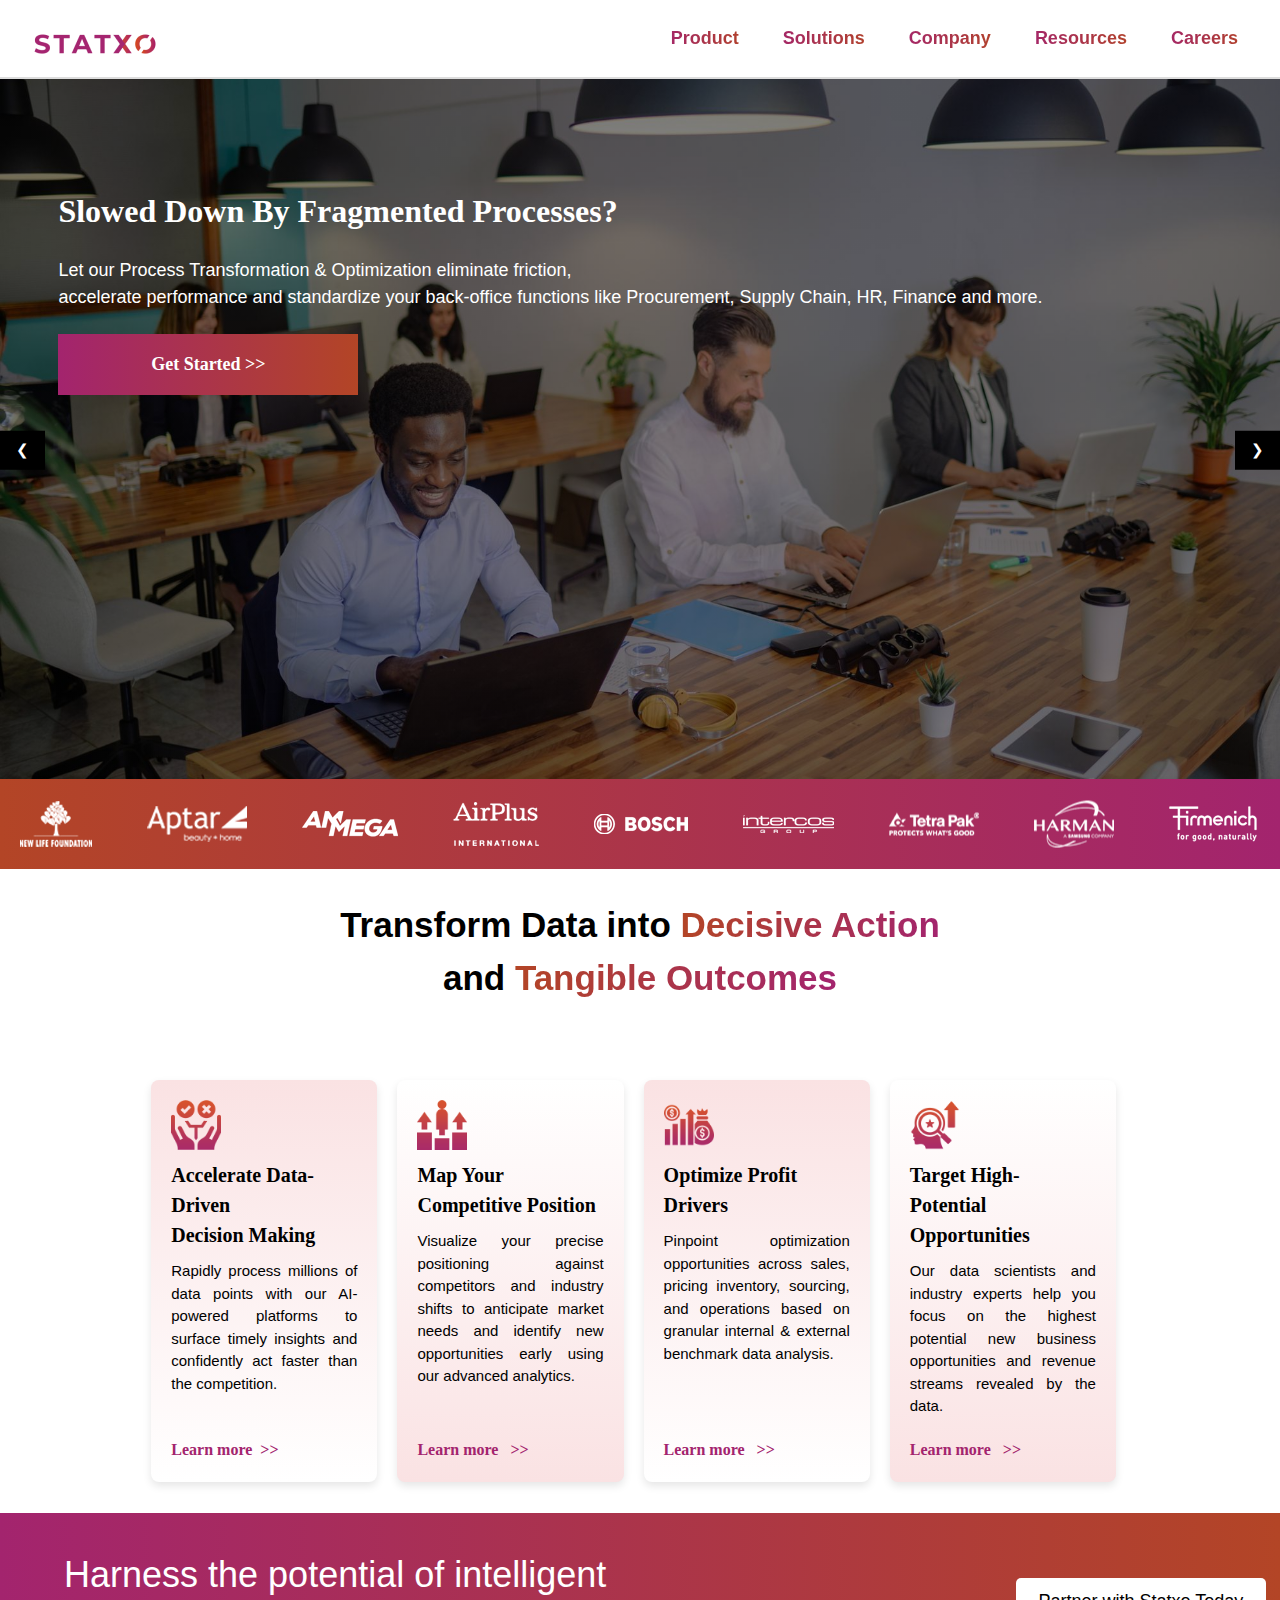
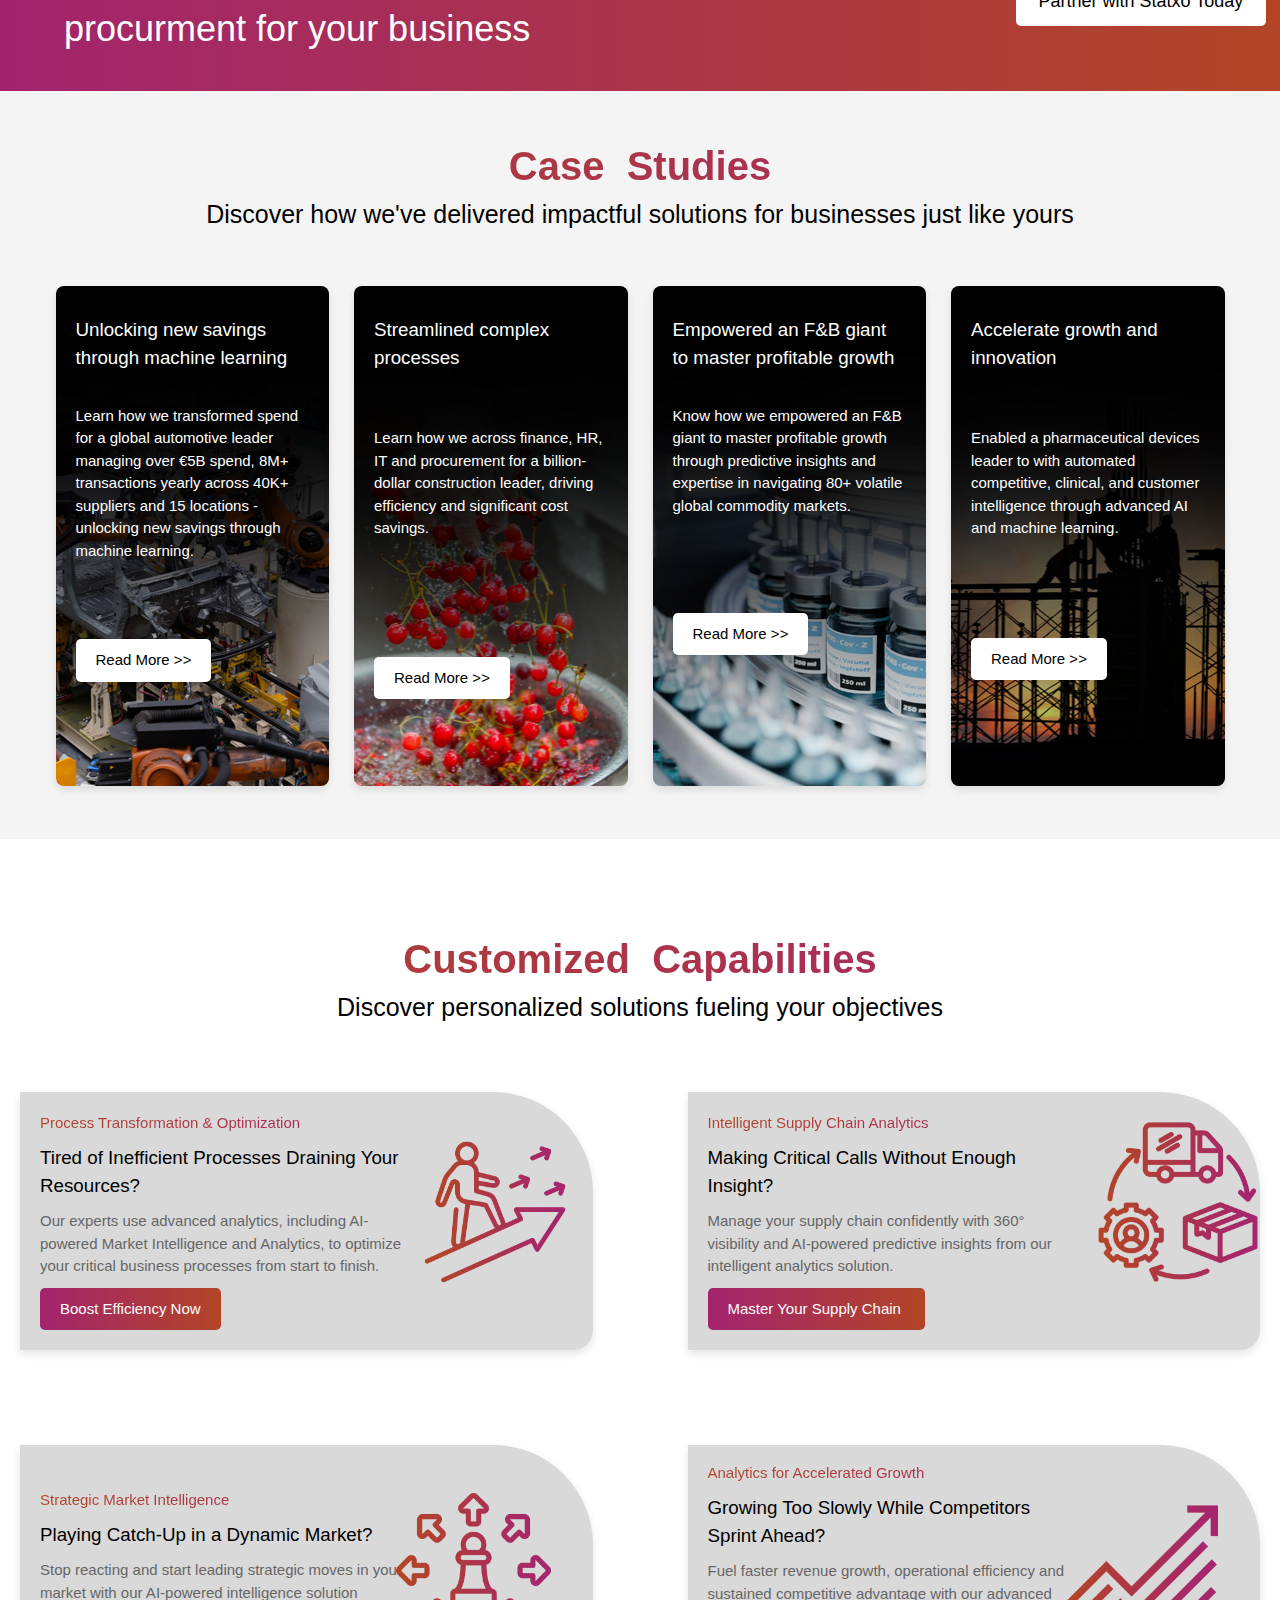
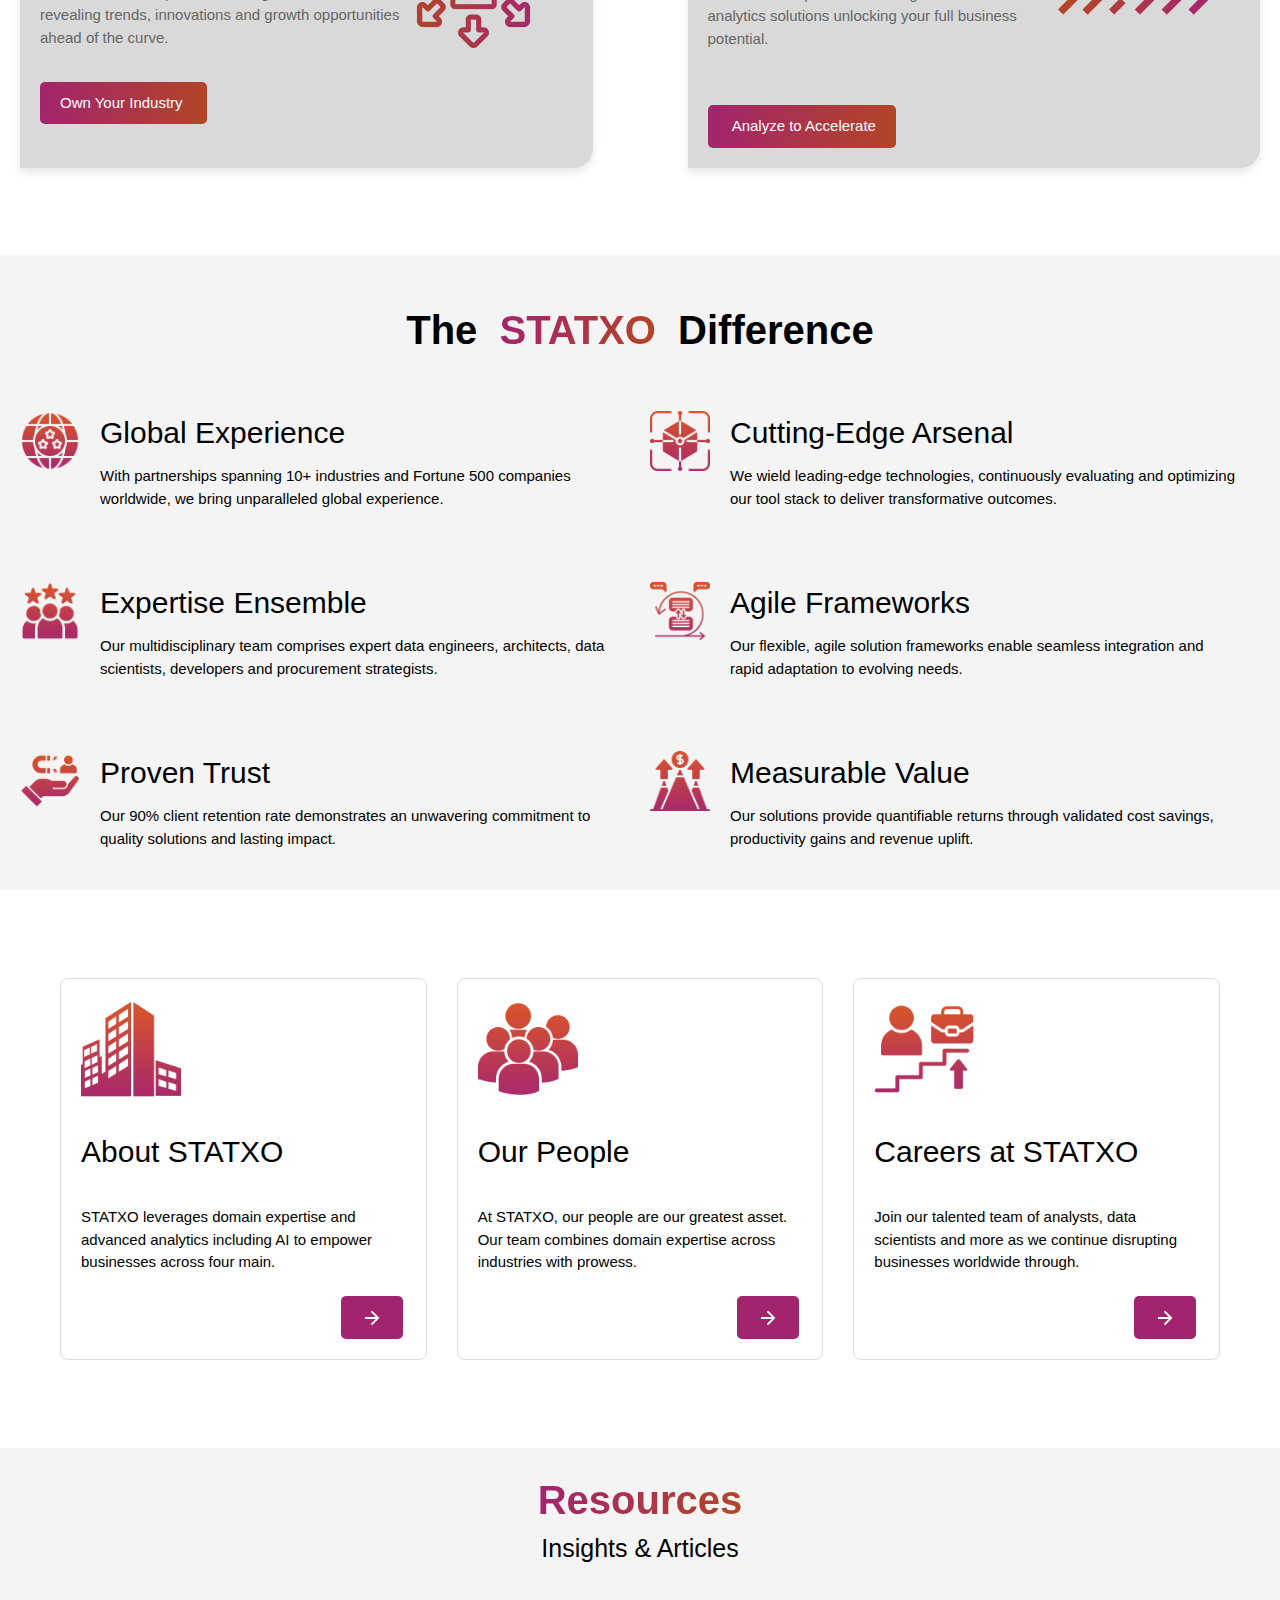
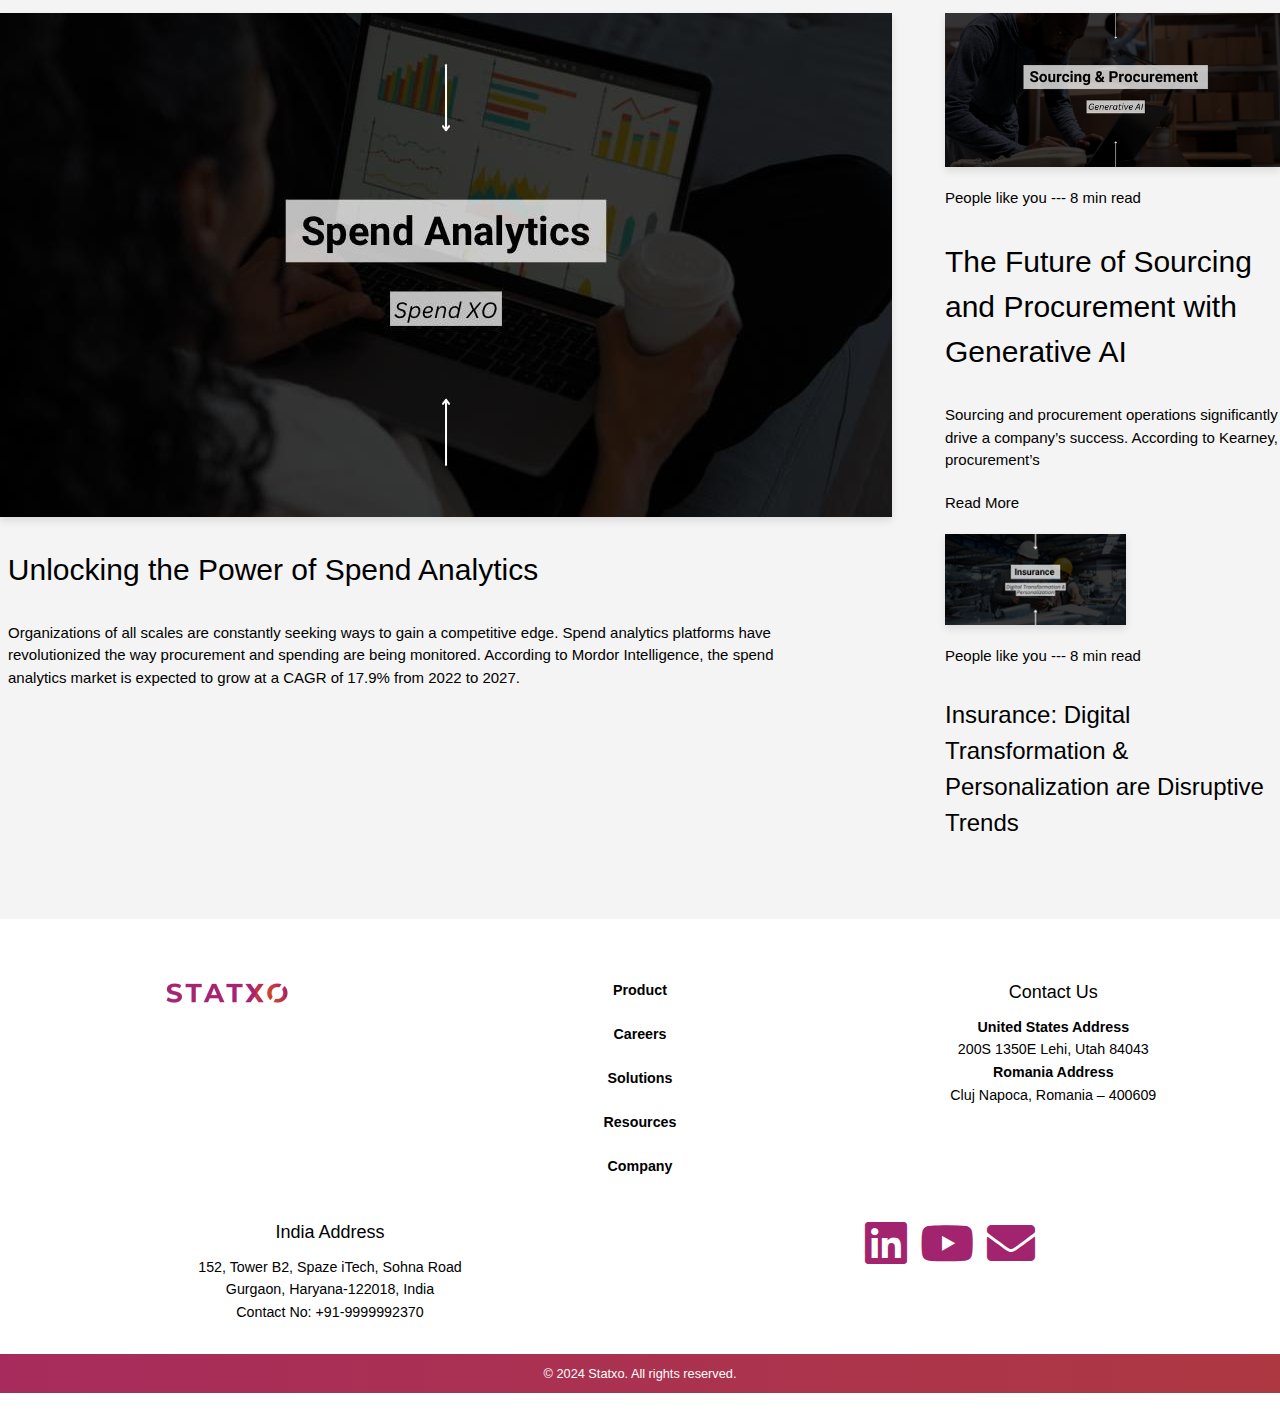
==== commit 6687c3c4: "Add files via upload" ====
--- a/index.html
+++ b/index.html
@@ -3,8 +3,11 @@
   <head>
     <meta charset="UTF-8" />
     <meta name="viewport" content="width=device-width, initial-scale=1.0" />
-    <title>Responsive Header</title>
+    <title>STATXO - Home</title>
     <link href="https://api.fontshare.com/v2/css?f[]=satoshi@400,500,700&display=swap" rel="stylesheet">
+<link rel="stylesheet" href="https://cdnjs.cloudflare.com/ajax/libs/font-awesome/5.15.4/css/all.min.css">
+<link rel="stylesheet" href="https://www.w3schools.com/w3css/4/w3.css">
+
     <link rel="stylesheet" href="styles.css" />
   </head>
   <body>
@@ -12,291 +15,236 @@
     <!-- header section -->
     <header>    
       <!-- <img src="assets/hamburger.png" class="hamburger"> -->
-      <div class="logo">
+      <div class="logo" onclick="toggleMenu()">
         <img src="./assets/logo.png" alt="STATX" />
-      </div>
-      <nav>
+        <div class="bar"></div>
+        <div class="bar"></div>
+        <div class="bar"></div>
+      </div>
+      <nav class="menu">
         <ul>
-          <li><a href="#home">Product</a></li>
-          <li><a href="./service.html">Services</a></li>
-          <li><a href="#company">Company</a></li>
+          <li><a href="./product.html">Product</a></li>
+          <li><a href="./service.html">Solutions</a></li>
+          <li><a href="./about.html">Company</a></li>
           <li><a href="#resources">Resources</a></li>
           <li><a href="#resources">Careers</a></li>
         </ul>
       </nav>
     </header>
+    <div class="overall-container">
+  <div id="container1" class="mySlides">
+    <div class="image-container1">
+      <!-- <img src="./assets/Banner 1.jpg" alt="Big Image" style="width: 80% !important; height: 80% !important; margin-bottom: 80px;"> -->
+    </div>
+    <div class="content-container1">
+     <br>
+      <br>
+      <br>
+      <p class="content-container-heading1" style=" font-weight: 700; margin-top: 20px; font-size: 32px;">
+        Slowed Down By Fragmented Processes?</p>
+      <br>
+
+      <p  class="content-container-paragraph1">Let our Process Transformation & Optimization eliminate friction,<br> accelerate performance and standardize
+        your back-office functions like Procurement, Supply Chain, HR, Finance and more.</p>
   <br>
+      <button class="contact-button1">Get Started  >> </button>
+       <button class="w3-button w3-black w3-display-left"  onclick="plusDivs(-1)">&#10094;</button>
+  <button class="w3-button w3-black w3-display-right" onclick="plusDivs(1)">&#10095;</button>
+    </div>
+
+ 
+  </div>
+  <div id="container2" class="mySlides">
+    <div class="image-container2">
+      <!-- <img src="./assets/Banner 1.jpg" alt="Big Image" style="width: 80% !important; height: 80% !important; margin-bottom: 80px;"> -->
+    </div>
+    <div class="content-container2">
+     <br>
+      <br>
+      <br>
+      <p class="content-container-heading2" style=" font-weight: 700; margin-top: 20px; font-size: 32px;">
+        Don't Let Your Data Go to Waste</p>
+      <br>
+
+      <p  class="content-container-paragraph2">Realize the transformative power of Gen AI and Machine Learning with Statxo's advanced analytics solutions.<br>
+        Turn your data into a competitive advantage driving quantifiable business value.  </p>
   <br>
+      <button class="contact-button2">Get Started  >> </button>
+       <button class="w3-button w3-black w3-display-left" onclick="plusDivs(-1)">&#10094;</button>
+  <button class="w3-button w3-black w3-display-right" onclick="plusDivs(1)">&#10095;</button>
+    </div>
+
+  </div>
+  <div id="container3" class="mySlides">
+    <div class="image-container3">
+      <!-- <img src="./assets/Banner 1.jpg" alt="Big Image" style="width: 80% !important; height: 80% !important; margin-bottom: 80px;"> -->
+    </div>
+    <div class="content-container3">
+     <br>
+      <br>
+      <br>
+      <p class="content-container-heading3" style=" font-weight: 700; margin-top: 20px; font-size: 32px;">
+        Seeking Actionable Insights for Strategic Advantage?</p>
+      <br>
+
+      <p  class="content-container-paragraph3">Statxo's Strategic Intelligence & Advisory (SI&A) Solutions, powered by a unique blend of human expertise and generative AI,<br>
+                                               equip you with in-depth market and industry insights, trend analysis, and strategic recommendations to drive informed <br>
+                                               decision-making and fuel business growth.</p>
   <br>
-  <div class="slider" style="display: none;" >
-    <div class="slide">
-      <img src="./assets/Untitled design.jpg" alt="Image 1">
-    </div>
-    <div class="slide">
-      <img src="./assets/Untitled design (4).jpg" alt="Image 2">
-    </div>
-    <div class="slide">
-      <img src="./assets/Untitled design (2).jpg" alt="Image 3">
-    </div>
-    <div class="slide">
-      <img src="./assets/Untitled design (1).jpg" alt="Image 4">
-    </div>
-  </div>
-
-    <!-- animation cards in second container -->
-    <div>
-      <div class="container">
-        <br />
-        <br />
-        <br />
-        <h1 style="font-size: 40px">
-          Analyse.
-          <br />
-          Automate.
-          <br />
-          Accelerate.
-
-          <br />
-          <br />
-          <button class="part_button">&nbsp;&nbsp;&nbsp;Partner with Statxo <button class="part_button1"><img src="./assets/arrow_upward.png" alt="STATX" /></button></button>
-        </h1>
-
-
-        <label style="width: 600px;" for="c1" id="cards" class="card">
-          <!-- <div class="row"> -->
-            <p class="icon" id="icon1" style="    transform: translate(13%, -1339%);
-            font-size: 18px;
-            font-weight: 700;
-            color: white;" >Process Transformation & Optimization</p>
-                <!-- </div> -->
-                <p id="displayText" style="margin-bottom: 31%;
-                margin-left: 7%;color: white;" >Streamline your business operations with Process 
-                Transformation & Optimization. Enhance efficiency and standardize 
-                back-office tasks like Procurement, Supply Chain, HR, and Finance.
-                <br>
-                <br>
-                <button style="display: inline-block;
-                padding: 10px 20px;
-                background-color: #fff;
-                color: #000;
-                text-decoration: none;
-
-                border-radius: 5px;
-                transition: background-color 0.3s ease;">button1</button></p>
-            
-          
-
-        </label>
-        <input type="radio" name="slide" id="c2" />
-        <label  for="c2" id="cards1" class="card">
-          <!-- <div class="row"> -->
-            <p class="icon" id="icon2">Procurement & Supply Chain Transformation</p>
-          
-               
-
-         
-          <!-- </div> -->
-          <p id="displayText1" style="display: none; color: #fff; margin-bottom: 33%;
-                margin-left: 7%;">Take control of procurement and supply 
-                chain tasks with AI-powered intelligence and analytics. 
-                Gain visibility into spending, suppliers, sustainability, and more. 
-                Utilize predictive insights for confident decisions.
-                <br>
-                <br>
-                <button style="display: inline-block;
-                padding: 10px 20px;
-                background-color: #fff;
-                color: #000;
-                text-decoration: none;
-
-                border-radius: 5px;
-                transition: background-color 0.3s ease;">button2</button></p>
-         
-        </label>
-        <input type="radio" name="slide" id="c3" />
-        <label for="c3" id="cards2" class="card">
-          <!-- <div class="row"> -->
-            <p class="icon" id="icon3">Strategic Intelligence & Advisory</p>
-          
- 
-          <!-- </div> -->
-          <p id="displayText2"   style="display: none; color: #fff; margin-bottom: 33%;
-          margin-left: 7%;">Gain a competitive edge with Strategic 
-          Intelligence & Advisory. By leveraging cutting-edge technology, 
-          uncover strategic trends and growth opportunities early on, allowing
-           your business to adapt proactively to market shifts.
-           <br>
-                <br>
-                <button style="display: inline-block;
-                padding: 10px 20px;
-                background-color: #fff;
-                color: #000;
-                text-decoration: none;
-
-                border-radius: 5px;
-                transition: background-color 0.3s ease;">button3</button></p>
-        </label>
-        <input type="radio" name="slide" id="c4" />
-        <label for="c4" id="cards3" class="card">
-          <!-- <div class="row"> -->
-            <p class="icon" id="icon4">Advanced Analytics & Automation</p>
-            
-          <!-- </div> -->
-          <p id="displayText3" style="display: none; color: #fff; margin-bottom: 33%;
-          margin-left: 6%;">Uncover hidden insights and boost revenue,
-           efficiency, and innovation with Advanced Analytics & Automation.
-            Utilize intelligent modeling and automation to optimize performance.
-            <br>
-            <br>
-            <button style="display: inline-block;
-            padding: 10px 20px;
-            background-color: #fff;
-            color: #000;
-            text-decoration: none;
-
-            border-radius: 5px;
-            transition: background-color 0.3s ease;">button4</button></p>
-        </label>
-      </div>
-    </div>
-    <br />
-    <br />
-    <br />
-
-    <!-- scrolling container -->
-    <div class="scrolling-container">
-      <div class="scrolling-text">
-      <img src="./assets/Component 45.png"  alt="Scrolling Banner Image">
-      <img src="./assets/Component 45.png"  alt="Scrolling Banner Image">
-      <img src="./assets/Component 45.png"  alt="Scrolling Banner Image">
-
-
-      <!-- <img src="./assets/scrolling/GRADIENT LOGOS.png"  alt="Scrolling Banner Image">
-      <img src="./assets/scrolling/Layer 1.png"  alt="Scrolling Banner Image">
-      <img src="./assets/scrolling/Layer 2.png"  alt="Scrolling Banner Image">
-      <img src="./assets/scrolling/Layer 3.png"  alt="Scrolling Banner Image">
-      <img src="./assets/scrolling/Layer 4 (1).png"  alt="Scrolling Banner Image">
-      <img src="./assets/scrolling/Layer 5.png"  alt="Scrolling Banner Image">
-      <img src="./assets/scrolling/Layer 6.png"  alt="Scrolling Banner Image">
-      <img src="./assets/scrolling/Layer 7.png"  alt="Scrolling Banner Image">
-      <img src="./assets/scrolling/Layer 9.png"  alt="Scrolling Banner Image">
-      <img src="./assets/scrolling/Layer 10.png"  alt="Scrolling Banner Image">
-      <img src="./assets/scrolling/Layer 11.png"  alt="Scrolling Banner Image">
-      <img src="./assets/scrolling/Layer 12.png"  alt="Scrolling Banner Image">
-      <img src="./assets/scrolling/Layer 13 (1).png"  alt="Scrolling Banner Image">
+      <button class="contact-button3">Get Started  >> </button>
+       <button class="w3-button w3-black w3-display-left" onclick="plusDivs(-1)">&#10094;</button>
+  <button class="w3-button w3-black w3-display-right" onclick="plusDivs(1)">&#10095;</button>
+    </div>
+
+  </div>
+  <div id="container4" class="mySlides">
+    <div class="image-container4">
+      <!-- <img src="./assets/Banner 1.jpg" alt="Big Image" style="width: 80% !important; height: 80% !important; margin-bottom: 80px;"> -->
+    </div>
+    <div class="content-container4">
+     <br>
+      <br>
+      <br>
+      <p class="content-container-heading4" style=" font-weight: 700; margin-top: 20px; font-size: 32px;">
+        Drowning in Procurement Data?</p>
+      <br>
+
+      <p  class="content-container-paragraph4" >Let our Procurement & Supply Chain Transformation reveal invisible insights to drive smarter spending decisions, 
+        <br>identify savings and reduce supply chain risks.</p>
+  <br>
+      <button class="contact-button4">Get Started  >> </button>
+      
+    </div>
+    <button class="w3-button w3-black w3-display-left" onclick="plusDivs(-1)">&#10094;</button>
+    <button class="w3-button w3-black w3-display-right" onclick="plusDivs(1)">&#10095;</button>
+  </div>
+  
+
+
+  <div class="scrolling-container">
+    <div class="scrolling-text">
+    <img src="./assets/Component 45.png"  alt="Scrolling Banner Image">
+    <img src="./assets/Component 45.png"  alt="Scrolling Banner Image">
+    <img src="./assets/Component 45.png"  alt="Scrolling Banner Image">
+
+
+    <!-- <img src="./assets/scrolling/GRADIENT LOGOS.png"  alt="Scrolling Banner Image">
+    <img src="./assets/scrolling/Layer 1.png"  alt="Scrolling Banner Image">
+    <img src="./assets/scrolling/Layer 2.png"  alt="Scrolling Banner Image">
+    <img src="./assets/scrolling/Layer 3.png"  alt="Scrolling Banner Image">
+    <img src="./assets/scrolling/Layer 4 (1).png"  alt="Scrolling Banner Image">
+    <img src="./assets/scrolling/Layer 5.png"  alt="Scrolling Banner Image">
+    <img src="./assets/scrolling/Layer 6.png"  alt="Scrolling Banner Image">
+    <img src="./assets/scrolling/Layer 7.png"  alt="Scrolling Banner Image">
+    <img src="./assets/scrolling/Layer 9.png"  alt="Scrolling Banner Image">
+    <img src="./assets/scrolling/Layer 10.png"  alt="Scrolling Banner Image">
+    <img src="./assets/scrolling/Layer 11.png"  alt="Scrolling Banner Image">
+    <img src="./assets/scrolling/Layer 12.png"  alt="Scrolling Banner Image">
+    <img src="./assets/scrolling/Layer 13 (1).png"  alt="Scrolling Banner Image">
+   
      
-       
-      <img src="./assets/scrolling/GRADIENT LOGOS.png"  alt="Scrolling Banner Image">
-      <img src="./assets/scrolling/Layer 1.png"  alt="Scrolling Banner Image">
-      <img src="./assets/scrolling/Layer 2.png"  alt="Scrolling Banner Image">
-      <img src="./assets/scrolling/Layer 3.png"  alt="Scrolling Banner Image">
-      <img src="./assets/scrolling/Layer 4 (1).png"  alt="Scrolling Banner Image">
-      <img src="./assets/scrolling/Layer 5.png"  alt="Scrolling Banner Image">
-      <img src="./assets/scrolling/Layer 6.png"  alt="Scrolling Banner Image">
-      <img src="./assets/scrolling/Layer 7.png"  alt="Scrolling Banner Image">
-      <img src="./assets/scrolling/Layer 9.png"  alt="Scrolling Banner Image">
-      <img src="./assets/scrolling/Layer 10.png"  alt="Scrolling Banner Image">
-      <img src="./assets/scrolling/Layer 11.png"  alt="Scrolling Banner Image">
-      <img src="./assets/scrolling/Layer 12.png"  alt="Scrolling Banner Image">
-      <img src="./assets/scrolling/Layer 13 (1).png"  alt="Scrolling Banner Image"> -->
-
-      </div>
-    </div>
-  
-
-
-    <!-- heading tag after scrolling -->
-    <div class="data_heading">
-        <br />
-        <br />
+    <img src="./assets/scrolling/GRADIENT LOGOS.png"  alt="Scrolling Banner Image">
+    <img src="./assets/scrolling/Layer 1.png"  alt="Scrolling Banner Image">
+    <img src="./assets/scrolling/Layer 2.png"  alt="Scrolling Banner Image">
+    <img src="./assets/scrolling/Layer 3.png"  alt="Scrolling Banner Image">
+    <img src="./assets/scrolling/Layer 4 (1).png"  alt="Scrolling Banner Image">
+    <img src="./assets/scrolling/Layer 5.png"  alt="Scrolling Banner Image">
+    <img src="./assets/scrolling/Layer 6.png"  alt="Scrolling Banner Image">
+    <img src="./assets/scrolling/Layer 7.png"  alt="Scrolling Banner Image">
+    <img src="./assets/scrolling/Layer 9.png"  alt="Scrolling Banner Image">
+    <img src="./assets/scrolling/Layer 10.png"  alt="Scrolling Banner Image">
+    <img src="./assets/scrolling/Layer 11.png"  alt="Scrolling Banner Image">
+    <img src="./assets/scrolling/Layer 12.png"  alt="Scrolling Banner Image">
+    <img src="./assets/scrolling/Layer 13 (1).png"  alt="Scrolling Banner Image"> -->
+
+    </div>
+  </div>
+
+
+</div>
+  <!-- heading tag after scrolling -->
+  <div class="data_heading">
       
-      <p style="font-size: 35px; font-weight: bold; text-align: center;" >
-        Transform Data into <span style="background: linear-gradient(270deg, #A3246E, #B34526); -webkit-background-clip: text;
-        background-clip: text;  color: transparent;">Decisive Action</span> <br />
-        and <span style="background: linear-gradient(270deg, #A3246E, #B34526); -webkit-background-clip: text;
-        background-clip: text;  color: transparent;">Tangible Outcomes</span>
-      </p>
-      <br>
+    <p style="font-size: 35px; font-weight: bold; text-align: center; margin-top: 30px;" >
+      Transform Data into <span style="background: linear-gradient(270deg, #A3246E, #B34526); -webkit-background-clip: text;
+      background-clip: text;  color: transparent;">Decisive Action</span> <br />
+      and <span style="background: linear-gradient(270deg, #A3246E, #B34526); -webkit-background-clip: text;
+      background-clip: text;  color: transparent;">Tangible Outcomes</span>
+    </p>
+    <br>
 <br>
-    </div>
-
-    <!-- static cards container without animation -->
-    <div class="cards-containers">
-        <br>
-        <br>
-      <div class="cards">
-        <br>
-        <br>
-
-        <div class="cards-logo">
-          <img src="./assets/1_icon.png" alt="Logo 1" />
-        </div>
-        <div class="cards-content">
-          <h3>Accelerate Data-Driven <br> Decision Making</h3>
-          <br>
-          <p class="cards-container-paragraph">Rapidly process millions of data points with our AI-powered platforms to surface timely insights and confidently act faster than the competition. </p>
-      <br>
-      <br>
-     
-      
-          <p style="background: linear-gradient(90deg, #A3246E, #B34526); -webkit-background-clip: text;
-          background-clip: text;  color: transparent; font-weight: bold;">Learn more &nbsp;>></p>
-        </div>
-      </div>
-      <div class="cards1">
-        <br>
-        <br>
-        <div class="cards-logo">
-          <img src="./assets/2_icon.png" alt="Logo 2" />
-        </div>
-        <div class="cards-content">
-          <h3>Map Your Competitive Position</h3>
-          <p class="cards-container-paragraph1">Visualize your precise positioning against competitors and industry shifts to anticipate market needs and identify new opportunities early using our advanced analytics.   </p>
-          <br>
-       
-        
-          <p style="background: linear-gradient(90deg, #A3246E, #B34526); -webkit-background-clip: text;
-          background-clip: text;  color: transparent; font-weight: bold;">Learn more &nbsp;>></p>
-        
-        </div>
-      </div>
-      <div class="cards">
-        <br>
-        <br>
-        <div class="cards-logo">
-          <img src="./assets/3_icon.png" alt="Logo 3" style="margin-top: -1%;" />
-        </div>
-        <div class="cards-content">
-          <h3 style="    margin-bottom: 10px;">Optimize Profit Drivers</h3>
-          <p style="    margin-top: 10%;">Pinpoint optimization opportunities across sales, pricing inventory, sourcing, and operations based on granular internal & external benchmark data analysis. </p>
-          <br>
-
-          <p style="background: linear-gradient(90deg, #A3246E, #B34526); -webkit-background-clip: text;
-          background-clip: text;  color: transparent; font-weight: bold;">Learn more &nbsp;>></p>
-       
-        </div>
-      </div>
-      <div class="cards1">
-        <br>
-        <br>
-        <div class="cards-logo">
-          <img src="./assets/4_icon.png" alt="Logo 4" style="margin-top: -3%;" />
-        </div>
-        <div class="cards-content">
-          <h3>Target High-Potential Opportunities </h3>
-          <p>Our data scientists and industry experts help you focus on the highest potential new business opportunities and revenue streams revealed by the data.</p>
-          <br>
-          <br>
-         
-          <p style="background: linear-gradient(90deg, #A3246E, #B34526); -webkit-background-clip: text;
-          background-clip: text;  color: transparent; font-weight: bold;">Learn more &nbsp;>></p>
-       
-        </div>
-      </div>
-    </div>
-<br>
-<br>
-<br>
+  </div>
+
+
+
+
+
+
+
+
+
+
+
+
+
+<div class="cards-containers" id="container6">
+  <div class="cards">
+    <div class="cards-logo">
+      <img src="./assets/1_icon.png" alt="Logo 1" />
+    </div>
+    <div class="cards-content">
+      <p class="title">Accelerate Data-Driven <br> Decision Making</p>
+      <p class="description">Rapidly process millions of data points with our AI-powered platforms to surface timely insights and confidently act faster than the competition. </p>
+      <p class="learn-more">Learn more&nbsp; >></p>
+    </div>
+  </div>
+  <div class="cards1">
+    <div class="cards-logo">
+      <img src="./assets/2_icon.png" alt="Logo 2" />
+    </div>
+    <div class="cards-content">
+      <p class="title">Map Your Competitive Position</p>
+      <p class="description">Visualize your precise positioning against competitors and industry shifts to anticipate market needs and identify new opportunities early using our advanced analytics.   </p>
+      <p class="learn-more">Learn more &nbsp; >></p>
+    </div>
+  </div>
+  <div class="cards2">
+    <div class="cards-logo">
+      <img src="./assets/3_icon.png" alt="Logo 3" />
+    </div>
+    <div class="cards-content">
+      <p class="title">Optimize Profit Drivers</p>
+      <p class="description"> Pinpoint optimization opportunities across sales, pricing inventory, sourcing, and operations based on granular internal & external benchmark data analysis. </p>
+      <p class="learn-more">Learn more &nbsp; >></p>
+    </div>
+  </div>
+  <div class="cards3">
+    <div class="cards-logo">
+      <img src="./assets/4_icon.png" alt="Logo 4" />
+    </div>
+    <div class="cards-content">
+      <p class="title">Target High-Potential Opportunities</p>
+      <p class="description">Our data scientists and industry experts help you focus on the highest potential new business opportunities and revenue streams revealed by the data.</p>
+      <p class="learn-more">Learn more &nbsp; >></p>
+    </div>
+  </div>
+
+</div>
+
+
+
+
+
+
+
+
+
+
+
+
+
+
+
 
     <div class="harness">
       <br />
@@ -335,7 +283,7 @@
           <div class="card-content_anim">
             <h3>Streamlined complex processes</h3>
             <br>
-
+<br>
             <p>Learn how we across finance, HR, IT and procurement for a billion-dollar construction leader, driving efficiency and significant cost savings. </p>
           
             <a href="#link4" class="read-more-btn2">Read More >></a>
@@ -362,7 +310,7 @@
           <div class="card-content_anim">
             <h3>Accelerate growth and innovation</h3>
             <br>
-
+<br>
             <p>Enabled a pharmaceutical devices leader to with automated competitive, clinical, and customer intelligence through advanced AI and machine learning.</p>
            
 
@@ -391,7 +339,7 @@
     <div class="card-container_border">
       <div class="card_border">
         <div class="card-logo_border">
-          <img class="img1" src="./assets/chess1.png" alt="Logo 1" />
+          <img class="img1" src="./assets/moving_7554705.png" alt="Logo 1" />
         </div>
         <div class="card-content_border">
             <p style="background: linear-gradient(270deg, #A3246E, #B34526); -webkit-background-clip: text;
@@ -403,7 +351,7 @@
       </div>
       <div class="card_border">
         <div class="card-logo_border">
-          <img class="img2" src="./assets/hand1.png" alt="Logo 2" />
+          <img class="img2" src="./assets/supply-chain-management_11063497.png" alt="Logo 2" />
         </div>
         <div class="card-content_border">
             <p style="background: linear-gradient(270deg, #A3246E, #B34526); -webkit-background-clip: text;
@@ -416,7 +364,7 @@
       </div>
       <div class="card_border">
         <div class="card-logo_border">
-          <img class="img3" src="./assets/chess.png" alt="Logo 3" />
+          <img class="img3" src="./assets/strategy_14960646.png" alt="Logo 3" />
         </div>
         <div class="card-content_border">
             <p style="background: linear-gradient(270deg, #A3246E, #B34526); -webkit-background-clip: text;
@@ -430,7 +378,7 @@
       </div>
       <div class="card_border">
         <div class="card-logo_border">
-          <img class="img4" src="./assets/chess2.png" alt="Logo 4" />
+          <img class="img4" src="./assets/improvement_104900.png" alt="Logo 4" />
         </div>
         <div class="card-content_border">
           
@@ -536,7 +484,7 @@
             <p>STATXO leverages domain expertise and advanced analytics including AI to empower businesses across four main.</p>
             <br>
 
-            <button class="three-button"><img src="./assets/call_made.png" /></button>
+            <button class="three-button"><img src="./assets/arrow_upward.png" style="width: 22px;" /></button>
         </div>
         <div class="three-card">
             <img src="./assets/ourpeople1.png" alt="Logo 2" class="three-logo">
@@ -546,7 +494,7 @@
             <p>At STATXO, our people are our greatest asset. Our team combines domain expertise across industries with prowess.</p>
             <br>
 
-            <button class="three-button"><img src="./assets/call_made.png" /></button>
+            <button class="three-button"><img src="./assets/arrow_upward.png"  style="width: 22px;" /></button>
         </div>
         <div class="three-card">
             <img src="./assets/careers1.png" alt="Logo 3" class="three-logo">
@@ -554,7 +502,7 @@
             <br>
             <p>Join our talented team of analysts, data scientists and more as we continue disrupting businesses worldwide through.</p>
             <br>
-            <button class="three-button"><img src="./assets/call_made.png" /></button>
+            <button class="three-button"><img src="./assets/arrow_upward.png" style="width: 22px;"  /></button>
         </div>
     </div>
     <br>
@@ -592,10 +540,10 @@
                     <img src="./assets/Rectangle 24.png" alt="Small Image 2" class="small-image-down">
                     <p>People like you --- 8 min read</p>
                     <h3>Insurance: Digital Transformation & Personalization are Disruptive Trends</h3>
-                    <img src="./assets/Rectangle 43.png" alt="Small Image 3" class="small-image-down">
+                    <!-- <img src="./assets/Rectangle 43.png" alt="Small Image 3" class="small-image-down">
                     <p>People like you --- 8 min read</p>
 
-                    <h3>Future of Procurement – Transformation with Automated & Data Driven Processes</h3>
+                    <h3>Future of Procurement – Transformation with Automated & Data Driven Processes</h3> -->
                 </div>
             
             </div>
@@ -605,24 +553,44 @@
    <br>
 </div>
     <!-- Main content of the page -->
-    <footer class="footer">
-        <div class="footer-top">
-            <h2> Industries</h2>
-            <h2>Services</h2>
-            <h2> Product & Platforms</h2>
-            <h2> Insights</h2>
-        </div>
-        <div class="footer-line"></div>
-        <div class="footer-bottom">
-           <img src="./assets/logo.png"/>
-           <div class="copyright">
-            <img src="./assets/copyright.png" />  <p> 2023 RightData All rights reserved</p>
-           </div>
-            
+    <footer>
+      <div class="footer-content">
+          <div class="section" >
+
+              <img src="./assets/logo.png" >
+          </div>
+          <div class="section" style="font-size: 24px; font-weight: 900;">
          
-            <p> Privacy Notice &nbsp;Cookie Policy &nbsp;Disclaimer&nbsp;Security Policy<br>Customize cookies</p>
+              <ul>
+                  <li><a href="#">Product</a></li>
+                  <li><a href="#">Careers</a></li>
+                  <li><a href="#">Solutions</a></li>
+                  <li><a href="#">Resources</a></li>
+                  <li><a href="#">Company</a></li>
+                 
+              </ul>
+          </div>
+          <div class="section">
+              <h3>Contact Us</h3>
+              <p><strong>United States Address</strong><br>200S 1350E Lehi, Utah 84043</p>
+              <p><strong>Romania Address</strong><br>Cluj Napoca, Romania – 400609</p>
+          </div>
+          <div class="section">
+              <h3>India Address</h3>
+              <p>152, Tower B2, Spaze iTech, Sohna Road<br>Gurgaon, Haryana-122018, India</p>
+              <p>Contact No: +91-9999992370</p>
+          </div>
+          <div class="section" style="font-size: xxx-large;">
+              <a href="https://www.linkedin.com/company/statxo/" target="_blank" class="social-icon" style="color: #A3246E;"><i class="fab fa-linkedin"></i></a>
+              <a href="https://www.youtube.com/channel/UCw36_kExazZ4M3qMtLlCYFQ" target="_blank" class="social-icon" style="color: #A3246E;"><i class="fab fa-youtube"></i></a>
+              <a href="mailto:info@statxo.com" target="_blank" class="social-icon" style="color: #A3246E;"><i class="fas fa-envelope"></i></a>
+          </div>
          
-        </div>
+      </div>
+      <div class="footer-bottom">
+          <p>&copy; 2024 Statxo. All rights reserved.</p>
+      </div>
+  </footer>
 
         <script>
 
@@ -699,6 +667,41 @@
                 button.style.width='600px';
             });
         </script>
+          <script>
+            document.querySelector('.logo').addEventListener('click', function() {
+      document.querySelector('.menu').classList.toggle('active');
+    });
+    
+          </script>
+              <script>
+                function toggleMenu() {
+                  const navbar = document.querySelector('.menu');
+                  const contentContainer = document.querySelector('.overall-container');
+              
+                  navbar.classList.toggle('open');
+                  contentContainer.classList.toggle('pushed-down');
+              }
+              
+              </script>
+              <script>
+                var slideIndex = 1;
+                showDivs(slideIndex);
+                
+                function plusDivs(n) {
+                  showDivs(slideIndex += n);
+                }
+                
+                function showDivs(n) {
+                  var i;
+                  var x = document.getElementsByClassName("mySlides");
+                  if (n > x.length) {slideIndex = 1}
+                  if (n < 1) {slideIndex = x.length}
+                  for (i = 0; i < x.length; i++) {
+                    x[i].style.display = "none";  
+                  }
+                  x[slideIndex-1].style.display = "block";  
+                }
+                </script>
     </footer>
   </body>
 </html>
--- a/styles.css
+++ b/styles.css
@@ -206,7 +206,7 @@
     font-size: 18px;
     font-weight: 700;
     color: white;
-    transform: translate(-28%, -184%) rotate(-90deg);
+    transform: translate(-32%, -604%) rotate(-90deg);
     transform-origin: center;
     transition: transform 0.5s ease; /* Adding transition for smooth effect */
   }
@@ -221,20 +221,20 @@
     transform: translateY(0) !important;
   }
   .card[for="c1"] {
-    background-image: url(./assets/Banner\ 1.jpg);
+    background-image: url(./services/22753141.jpg);
     /* background-size: auto; */
     }
   
   .card[for="c2"] {
-    background-image: url(./assets/Banner\ 2.jpg);
+    background-image: url(./services/cards21.jpg);
   }
   
   .card[for="c3"] {
-    background-image: url(./assets/Banner\ 3.jpg);
+    background-image: url(./services/STATXO\ -\ SERVICE\ BANNER\ 4.png);
   }
   
   .card[for="c4"] {
-    background-image: url(./assets/Banner\ 4.jpg);
+    background-image: url(./services/servicecard.jpg);
   }
   
 
@@ -295,68 +295,75 @@
   /* staic card container*/
   .cards-containers {
     display: flex;
-    flex-wrap: wrap;
     justify-content: center;
     gap: 20px;
     background-color: #fff;
-    padding: 20px;
-  }
-  .cards-container-paragraph{
-    margin-top: -8%;
-  }
-  .cards-container-paragraph1{
-    margin-top: 10%;
-  }
-  .cards {
+    padding: 31px;
+    margin-left: -1%;
+    flex-wrap: wrap; /* Added for responsiveness */
+  }
+  
+  .cards, .cards1, .cards2, .cards3, .cards4 {
     background-color: #fff; /* For browsers that do not support gradients */
     background-image: linear-gradient(to bottom, #fae2e3, #fff);
-  
     border-radius: 8px;
     box-shadow: 0 4px 8px rgba(0, 0, 0, 0.1);
-    width: calc(25% - 20px);
+    width: calc(20% - 20px); /* Changed to 20% for equal width */
     padding: 20px;
     box-sizing: border-box;
-    
-  }
-  
-  .cards1 {
-    background-color: #fff; /* For browsers that do not support gradients */
+    display: flex;
+    flex-direction: column;
+    justify-content: space-between; /* Ensure the space is distributed */
+  }
+  
+  .cards1, .cards3 {
     background-image: linear-gradient(to top, #fae2e3, #fff);
-  
-    border-radius: 8px;
-    box-shadow: 0 4px 8px rgba(0, 0, 0, 0.1);
-    width: calc(25% - 20px);
-    padding: 20px;
-    box-sizing: border-box;
-
-  }
-
+  }
+  
+  .cards-logo {
+    /* margin-top: 12%; */
+  }
+  
   .cards-logo img {
-    max-width: 72px;
+    max-width: 50px;
     margin-bottom: 10px;
     display: flex;
   }
   
-  .cards-content h3 {
-    margin-bottom: 10px;
-    font-size: 1.25em;
+  .cards-content {
+    flex-grow: 1; /* Ensures the content area grows */
+    display: flex;
+    flex-direction: column;
+    justify-content: space-between;
   }
   
   .cards-content p {
-    color: #666;
-    line-height: 1.5;
-  }
-
-  .cards1-content h3 {
-    margin-bottom: 10px;
-    font-size: 1.25em;
-  }
-  
-  .cards1-content p {
-    color: #666;
-    line-height: 1.5;
-  }
-  
+    margin: 0; /* Remove default margins */
+  }
+  
+  .cards-content .title {
+    font-weight: 700;
+    font-size: 20px;
+    font-family: Satoshi;
+    margin-bottom: 10px; /* Consistent spacing */
+  }
+  
+  .cards-content .description {
+    text-align: justify;
+    flex-grow: 1; /* Ensures the description grows */
+  }
+  
+  .cards-content .learn-more {
+    color: #a3246e;
+    font-family: Satoshi;
+    font-weight: 600;
+    font-size: 16px;
+    margin-top: 20px; /* Adjust as needed for consistent spacing */
+    margin-bottom: 0;
+    align-self: flex-start; /* Align to start for consistency */
+  }
+  
+
   /* harness */
   .harness {
     /* background-color: #a72c5d; */
@@ -367,9 +374,11 @@
     align-items: center;
   }
   .partner-button{
-    margin-left: 32%; background-color: white; border: none; border-radius: 5px; width: 200px;
+    margin-left: 32%; background-color: white; border: none; border-radius: 5px; width: 250px;
       height: 48px;
-  }
+      font-size: 18px;
+
+      }
   
   /* card_anim */
   .container_anim {
@@ -511,7 +520,7 @@
   
   }
   .card-logo_border .img3{
-    max-width: 237px;
+    max-width: 155px;
     margin-left: -14%;
     margin-top: -47%;
   }
@@ -739,28 +748,69 @@
     justify-content: center;
 }
 /* footer bar main contetn */
-.footer {
-    background-color: #fff;
-    color: black;
-    padding: 20px;
-    text-align: center;
-}
-
-.footer-top, .footer-bottom {
-    display: flex;
-    justify-content: space-between;
-    padding: 10px 0;
-    align-items: flex-end;
-}
-
-.footer-line {
-    border-top: 4px solid #a3246e;
-    margin: 20px 0;
-}
-
-
-.copyright{
-    display: flex;
+footer {
+  background-color: #fff;
+  color: #000;
+  padding: 20px 0;
+  text-align: center;
+}
+
+.footer-content {
+  display: flex;
+  flex-wrap: wrap;
+  justify-content: space-around;
+  /* max-width: 1200px; */
+  margin: 0 auto;
+  padding: 20px;
+}
+
+.section {
+  flex: 1 1 300px;
+  margin: 10px;
+  text-align: center;
+}
+
+.section h3 {
+  color: #000;
+  font-size: 1.2rem;
+  margin-bottom: 10px;
+}
+
+.section p {
+  color: #000;
+  font-size: 0.95rem;
+  line-height: 1.6;
+}
+
+.section ul {
+  list-style-type: none;
+  padding-left: 0;
+}
+
+.section ul li {
+  margin-bottom: 8px;
+}
+
+.section ul li a {
+  color: #000;
+  text-decoration: none;
+  font-size: 0.95rem;
+}
+
+.section ul li a:hover {
+  color: #000;
+}
+
+.footer-bottom {
+  background-color: #a72c5d;
+  background-image: linear-gradient(to right, #a72c5d, #ae3842);
+  padding: 10px 0;
+}
+
+.footer-bottom p {
+  color: #fff;
+  font-size: 0.85rem;
+  margin: 0;
 }
 
 
@@ -791,18 +841,63 @@
       flex-direction: column;
       align-items: center;
     }
-    nav ul li {
+    /* nav ul li {
       margin: 5px 0;
-    }
-    .cards {
+    } */
+
+    .overall-container.pushed-down {
+      transform: translateY(200px); /* Adjust this value based on your header's height */
+  }
+    .bar {
+      width: 25px;
+      height: 3px;
+      background-color: #000;
+      margin: 5px 0;
+      /* text-align: left; */
+      transition: 0.4s;
+      margin-left: -57%;
+      margin-top: -10%;
+    }
+
+    .logo {
+      display: block; /* Show on smaller screens */
+    }
+  
+    .menu {
+      display: none;
+      position: absolute;
+      top: 70px;
+      left: 0;
+      width: 100%;
+      background-color: #fff;
+      text-align: center;
+    }
+  
+    .menu.active {
+      display: flex;
+      flex-direction: column;
+    }
+  
+    .menu.active ul li {
+      padding: 5px 0;
+    }
+    .cards {  
       width: calc(90% - 20px);
     }
     .cards1 {
         width: calc(90% - 20px);
       }
+      .cards2 {
+        width: calc(90% - 20px);
+      }
+      .cards3 {
+        width: calc(90% - 20px);
+      }
     .card_anim {
-      width: calc(50% - 20px);
-    }
+      width: calc(100% - 20px);
+    }
+
+    
     .single-container {
       display: block;
       grid-template-columns: 1fr 1fr; /* Two equal columns */
@@ -879,12 +974,13 @@
   .harness {
     background-color: #a72c5d;
     background-image: linear-gradient(to right, #a72c5d, #ae3842);
-    /* display: flex; */
+    display: flex;
+    flex-wrap: wrap;
     color: white;
     height: auto;
   }
   .partner-button{
-    margin-left: 0%;
+    margin-left: 25%;
     background-color: white;
     border: none;
     border-radius: 5px;
@@ -905,9 +1001,29 @@
     transition: transform 0.3s ease;
   }
 
-  
-  }
-  
+  .card-logo_border .img3{
+    max-width: 133px;
+    margin-left: -57%;
+    margin-bottom: 186%;
+}
+  
+.card-logo_border .img1{
+  max-width: 150px;
+    margin-left: -13%;
+    margin-top: -156%;
+}
+
+.card-logo_border .img4{
+  max-width: 160px;
+  margin-left: -14%;
+  margin-bottom: 145%;
+
+}
+.section{
+  text-align: left;
+}
+  
+}
   /* ipad view */
   @media (max-width: 480px) {
     .card {
@@ -926,3 +1042,132 @@
       margin-right: 20px; /* Gap between slides */
     }
   }
+
+
+
+
+
+
+
+  /*  ---------------------------------------*/
+
+
+  #container1 {
+    background-color: #9797974f;
+    background-image: linear-gradient(rgba(0, 0, 0, 0.5), rgba(0.5, 0.5, 0.5, 0.5)), url('./services/22753141.jpg');
+    display: flex;
+    flex-wrap: wrap;
+    flex-direction: row-reverse;
+    height: 700px;
+    object-fit:contain;
+    background-repeat: no-repeat; /* Ensures the image does not repeat */
+    background-size: cover; /* Adjusts the background image to cover the entire container */
+    background-position: center;
+}
+#container2 {
+  background-color: #9797974f;
+  background-image:linear-gradient(rgba(0, 0, 0, 0.5), rgba(0.5, 0.5, 0.5, 0.5)), url('./services/cards21.jpg');
+  display: flex;
+  flex-wrap: wrap;
+  flex-direction: row-reverse;
+  height: 700px;
+  object-fit:contain;
+  background-repeat: no-repeat; /* Ensures the image does not repeat */
+  background-size: cover; /* Adjusts the background image to cover the entire container */
+  background-position: center;
+}
+#container3 {
+  background-color: #9797974f;
+  background-image:linear-gradient(rgba(0, 0, 0, 0.5), rgba(0.5, 0.5, 0.5, 0.5)), url('./services/STATXO\ -\ SERVICE\ BANNER\ 4.png');
+  display: flex;
+  flex-wrap: wrap;
+  flex-direction: row-reverse;
+  height: 700px;
+  object-fit:contain;
+  background-repeat: no-repeat; /* Ensures the image does not repeat */
+  background-size: cover; /* Adjusts the background image to cover the entire container */
+  background-position: center;
+}
+#container4 {
+  background-color: #9797974f;
+  background-image:linear-gradient(rgba(0, 0, 0, 0.5), rgba(0.5, 0.5, 0.5, 0.5)), url('./services/servicecard.jpg');
+  display: flex;
+  flex-wrap: wrap;
+  flex-direction: row-reverse;
+  height: 700px;
+  object-fit:contain;
+  background-repeat: no-repeat; /* Ensures the image does not repeat */
+  background-size: cover; /* Adjusts the background image to cover the entire container */
+  background-position: center;
+}
+  .mySlides{
+    display: none;
+  }
+  .image-container1,.image-container2,.image-container3,.image-container3 {
+    flex: 1;
+    display: flex;
+    align-items: center;
+  }
+  
+  .image-container1 img {
+    width: 67%;
+    height: 100%;
+    padding-right: 7%;
+    margin: auto 60px 0px auto;
+     }
+  
+  .content-container1,.content-container2,.content-container3,.content-container4 {
+    flex: 1;
+    padding: 20px;
+    /* margin-top: 6%; */
+    margin-left: 3%;
+  }
+
+.content-container-heading1 , .content-container-heading2,.content-container-heading3,.content-container-heading4{
+font-family: "Satoshi";
+font-weight: 700;
+font-size: 32px;
+color: #fff;
+
+}
+
+
+.content-container-paragraph1,.content-container-paragraph2,.content-container-paragraph3,.content-container-paragraph4{
+    /* font-family: "Roboto"; */
+    font-weight: 400;
+    font-size:18px;
+    text-align: justify;
+    color: #fff;
+}
+
+
+.contact-button1,.contact-button2,.contact-button3,.contact-button4{
+  background-image: linear-gradient(90deg, #A3246E, #B34526);
+  border: none;
+  height: 61px;
+  width: 300px;
+  font-family: "Satoshi";
+  font-weight: 600;
+  font-size: 18px;
+  color: #fff;
+}
+
+
+
+
+  .button-header {
+    /* background-color: #a72c5d; */
+    font-family: "Satoshi";
+    font-weight: 600;
+    background-image: linear-gradient(90deg, #A3246E, #B34526); /* Change button color */
+    color: white;
+    padding: 10px 20px;
+    border: none;
+    border-radius: 5px;
+    cursor: pointer;
+    width: 258px;
+    font-size: 16px;
+  }
+
+
+  